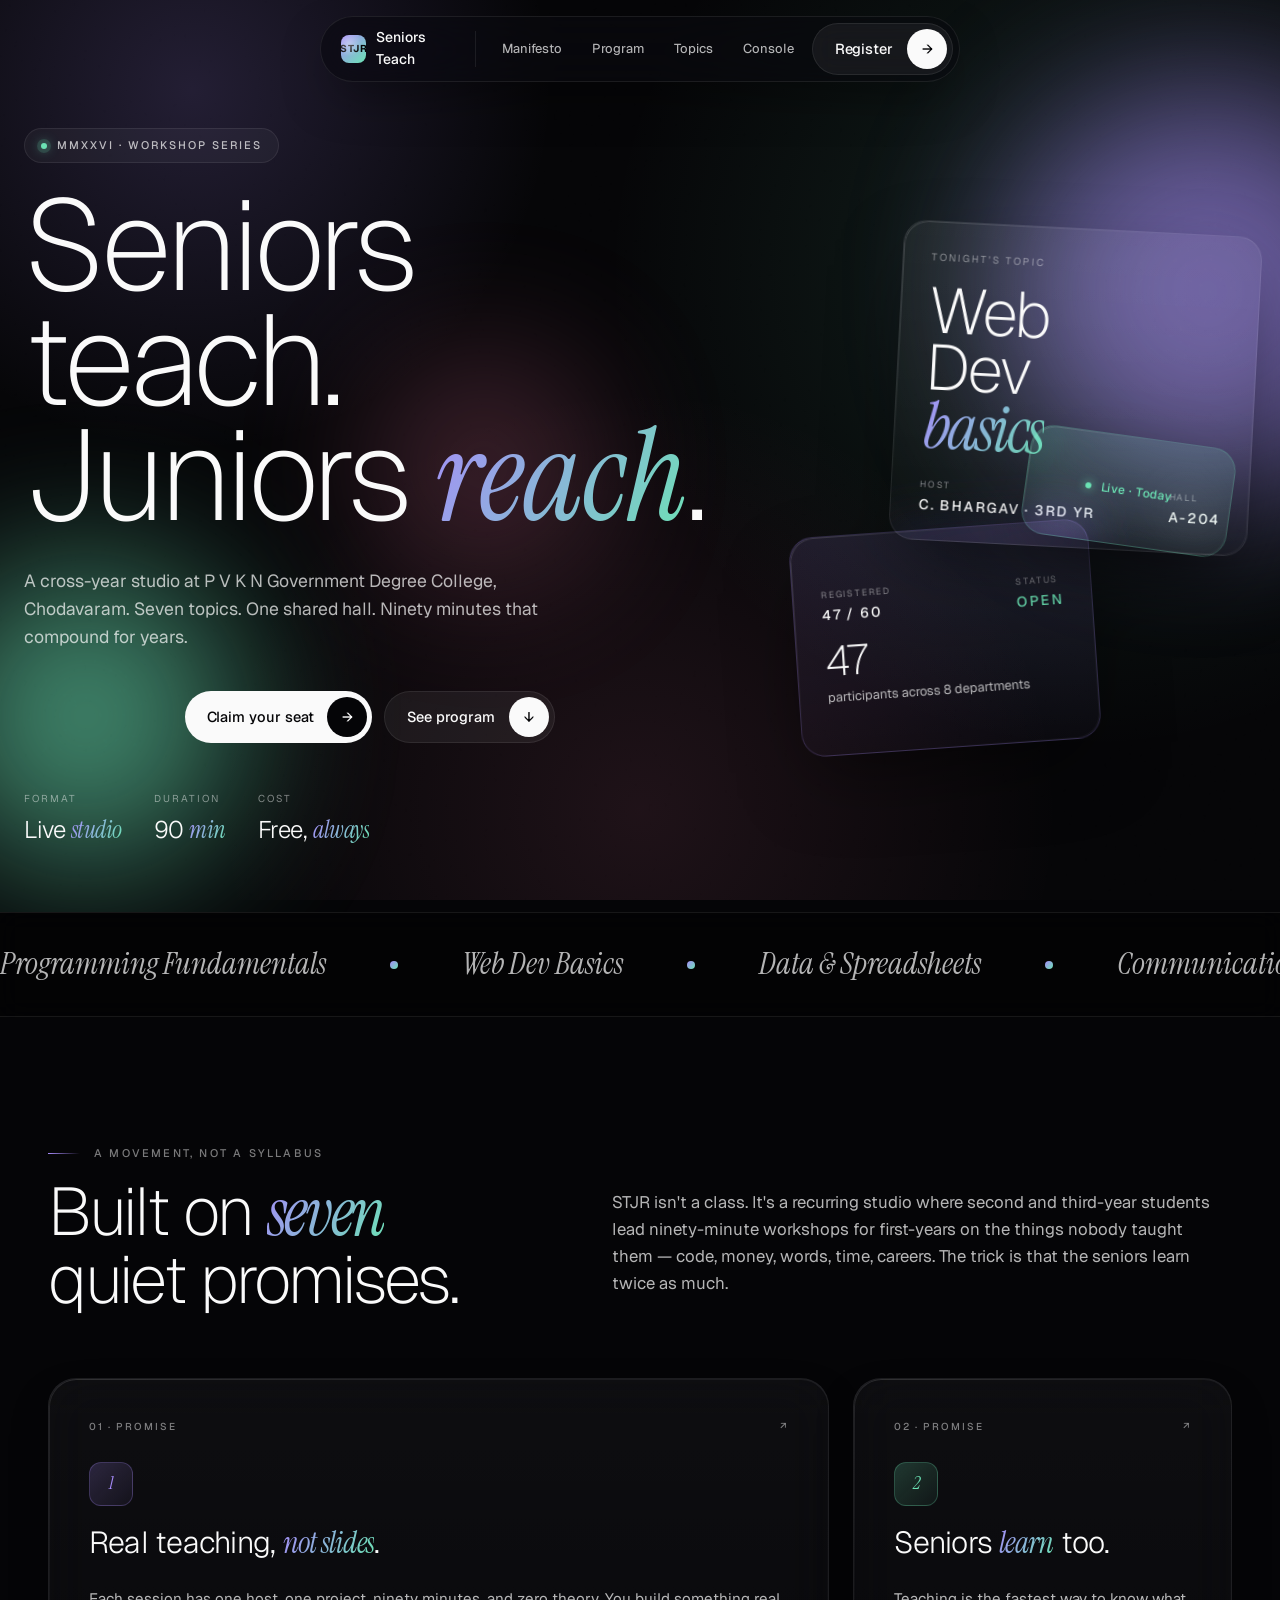
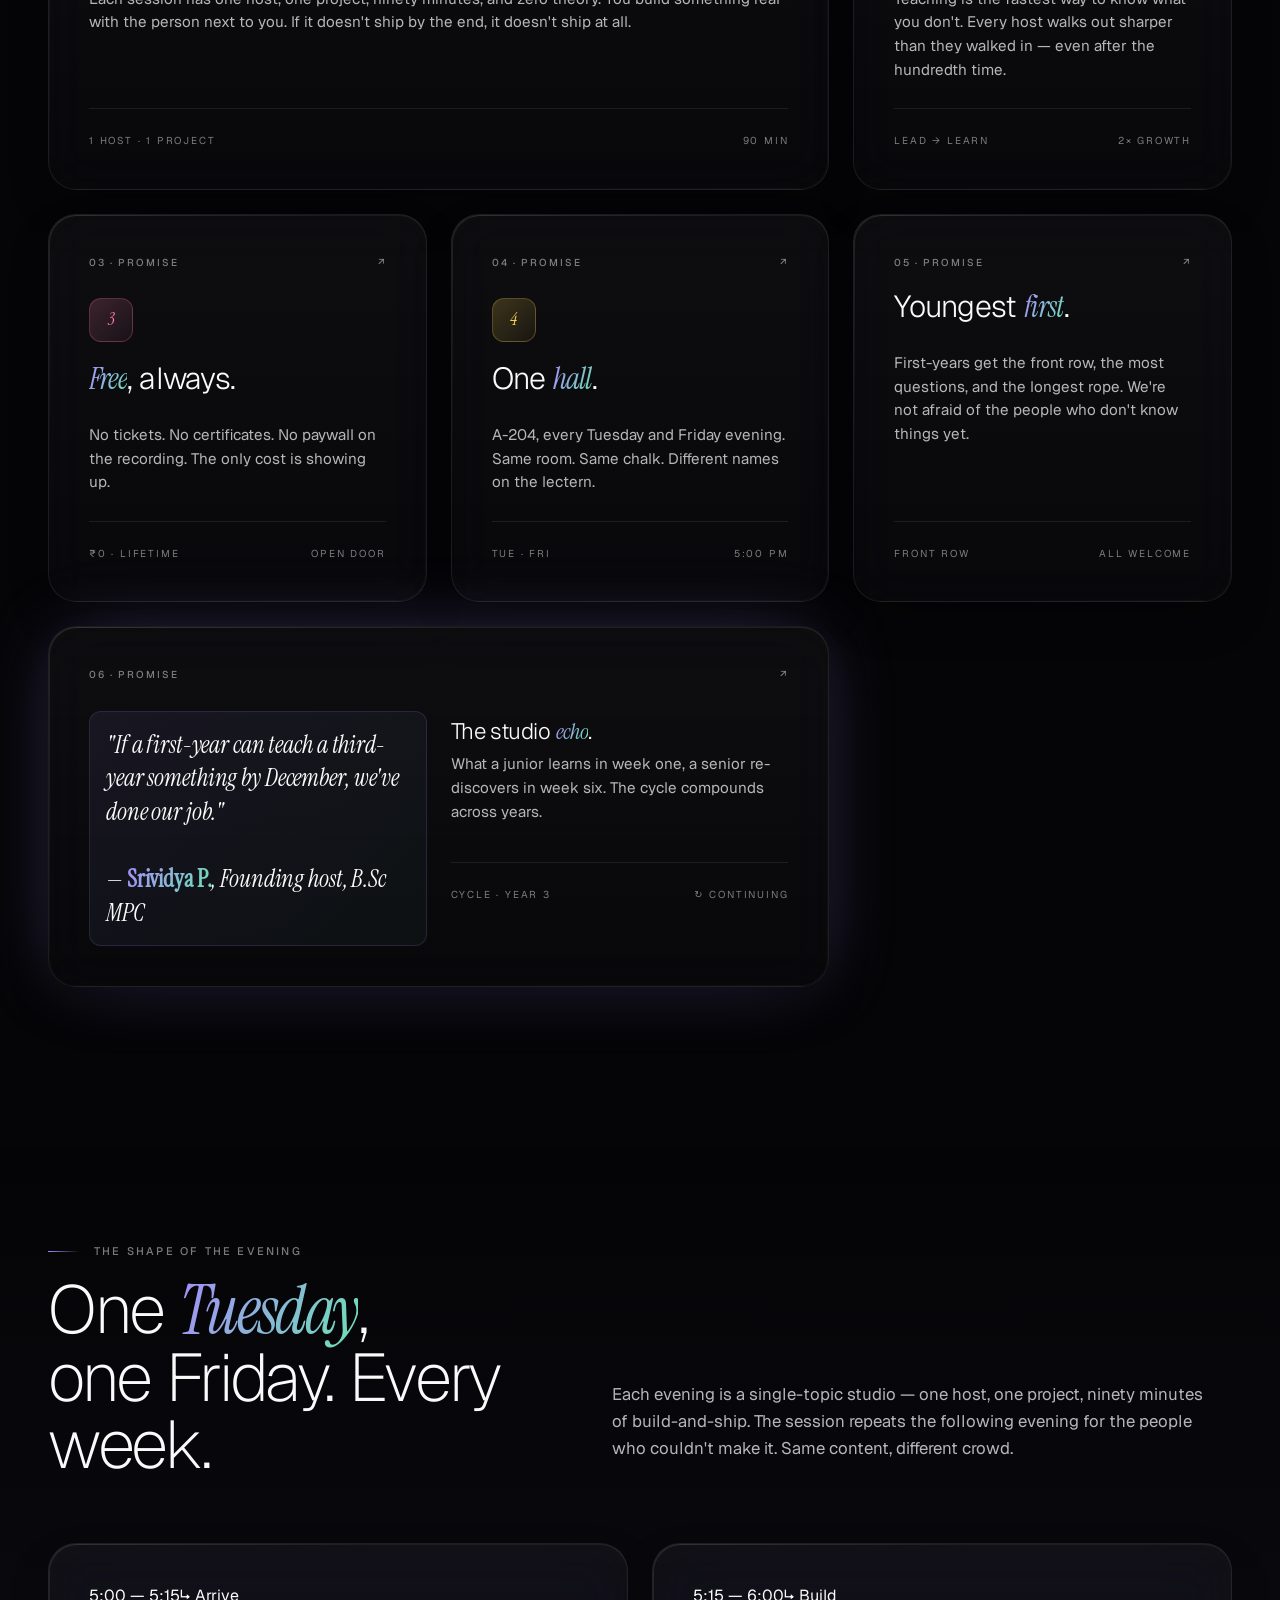
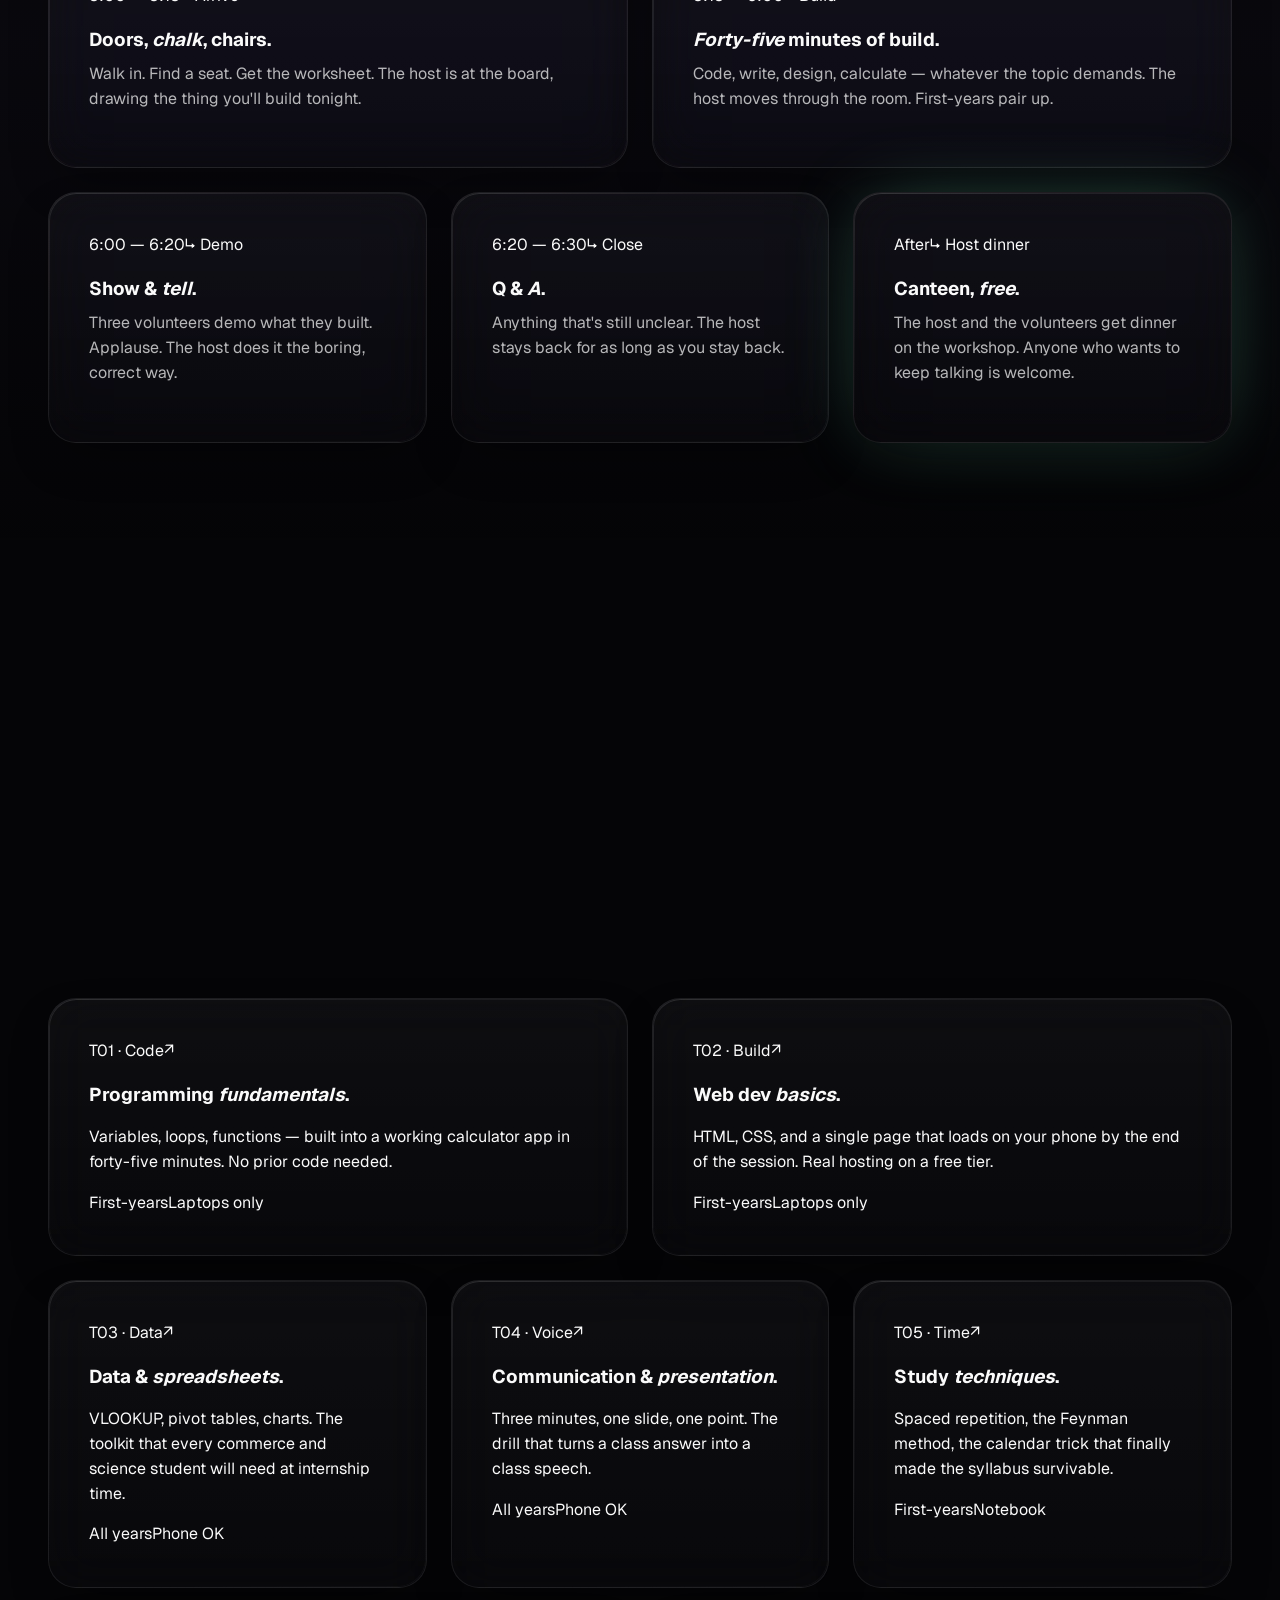
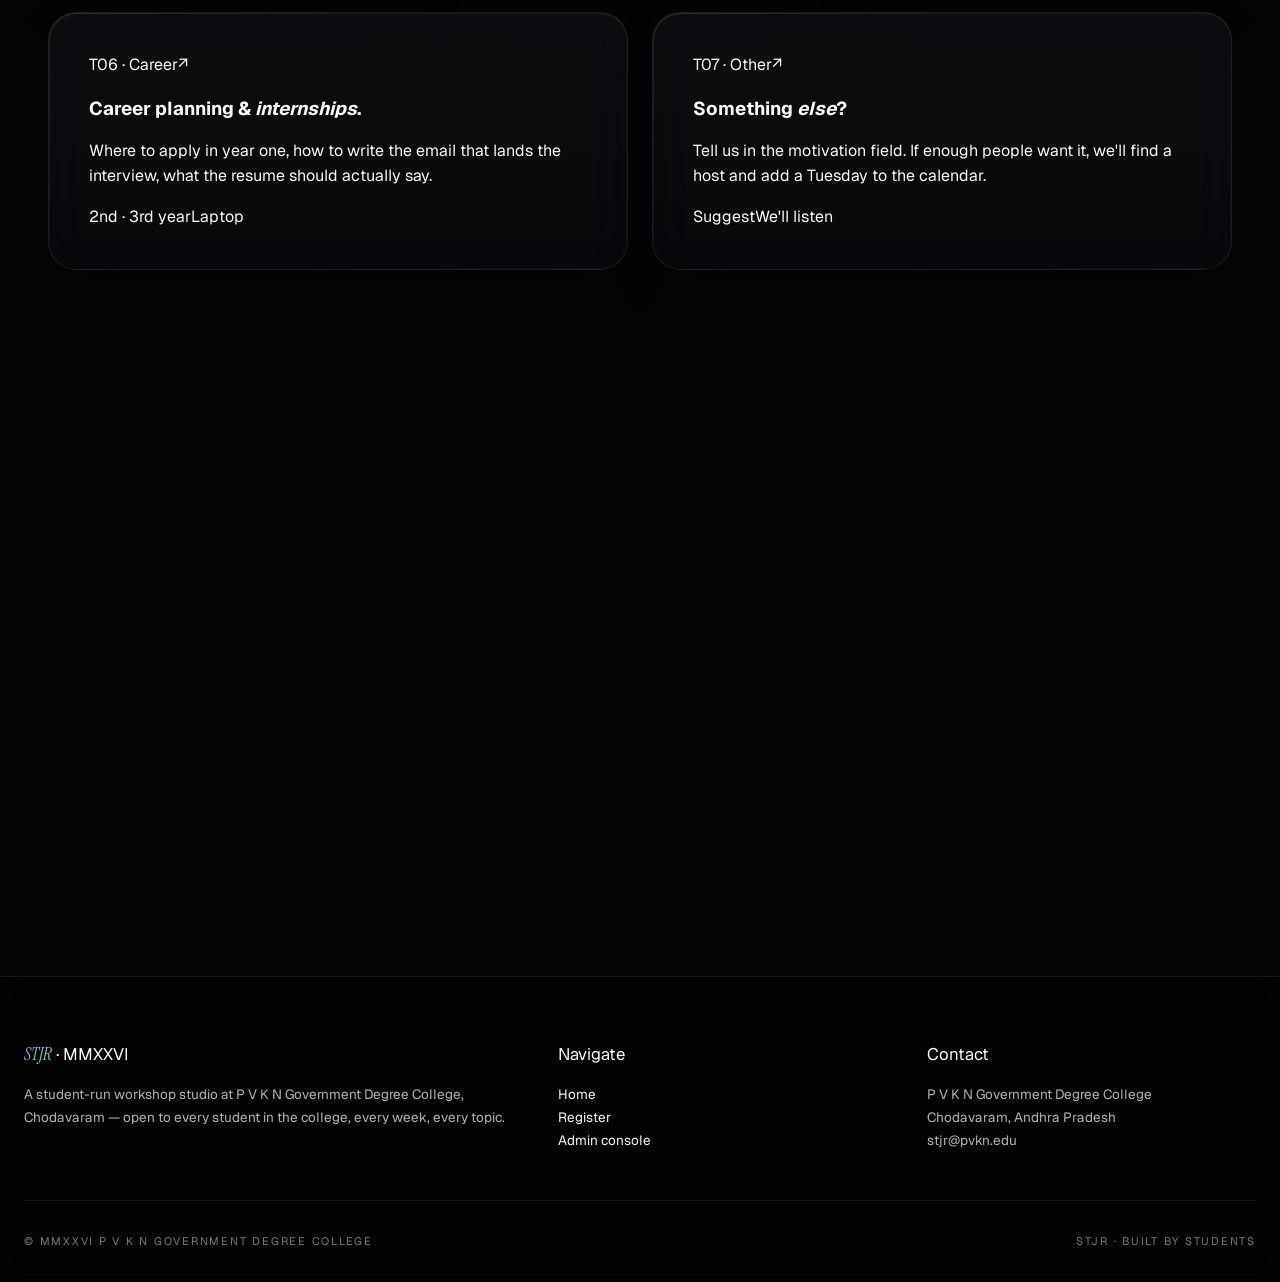
==== index.html @ d43c0ba0 "Add workshop site (HTML, CSS, JS, Firebase config)" ====
<!DOCTYPE html>
<html lang="en">
<head>
  <meta charset="UTF-8" />
  <meta name="viewport" content="width=device-width, initial-scale=1.0" />
  <title>STJR MMXXVI — Seniors Teach, Juniors Reach</title>
  <meta name="description" content="A cross-year workshop by P V K N Government Degree College — register in 60 seconds." />
  <link rel="preconnect" href="https://fonts.googleapis.com" />
  <link rel="preconnect" href="https://fonts.gstatic.com" crossorigin />
  <link rel="stylesheet" href="css/style.css" />
</head>
<body>

  <nav class="nav-floating" id="nav">
    <a href="index.html" class="nav-brand">
      <div class="nav-mark"><span>STJR</span></div>
      <span>Seniors Teach</span>
    </a>
    <div class="nav-links">
      <a class="nav-link" href="#manifesto">Manifesto</a>
      <a class="nav-link" href="#program">Program</a>
      <a class="nav-link" href="#topics">Topics</a>
      <a class="nav-link" href="admin-login.html">Console</a>
    </div>
    <a href="register.html" class="btn-magnetic btn-glass nav-cta-desktop">
      <span>Register</span>
      <span class="icon-pill" aria-hidden="true">→</span>
    </a>
    <button class="hamburger" id="hamburger" aria-label="Open menu">
      <span></span><span></span>
    </button>
  </nav>

  <div class="nav-overlay" id="navOverlay">
    <a href="index.html"><span class="num">01</span> Home</a>
    <a href="#manifesto"><span class="num">02</span> <em>Manifesto</em></a>
    <a href="#program"><span class="num">03</span> <em>Program</em></a>
    <a href="register.html"><span class="num">04</span> Register</a>
    <a href="admin-login.html"><span class="num">05</span> <em>Console</em></a>
    <div class="overlay-foot"><span>STJR · MMXXVI</span></div>
  </div>

  <!-- HERO — Z-Axis Cascade -->
  <header class="hero">
    <span class="orb orb-1"></span>
    <span class="orb orb-2"></span>
    <span class="orb orb-3"></span>

    <div class="hero-inner">
      <div class="hero-copy" data-reveal>
        <span class="eyebrow"><span class="dot"></span> MMXXVI · Workshop Series</span>
        <h1 class="font-display">Seniors teach.<br />Juniors <em>reach</em>.</h1>
        <p class="lede">A cross-year studio at P V K N Government Degree College, Chodavaram. Seven topics. One shared hall. Ninety minutes that compound for years.</p>
        <div class="actions">
          <a href="register.html" class="btn-magnetic">
            <span>Claim your seat</span>
            <span class="icon-pill" aria-hidden="true">→</span>
          </a>
          <a href="#program" class="btn-magnetic btn-glass">
            <span>See program</span>
            <span class="icon-pill" aria-hidden="true">↓</span>
          </a>
        </div>
        <div class="hero-stats">
          <div class="hero-stat">
            <div class="k">Format</div>
            <div class="v">Live <em>studio</em></div>
          </div>
          <div class="hero-stat">
            <div class="k">Duration</div>
            <div class="v">90 <em>min</em></div>
          </div>
          <div class="hero-stat">
            <div class="k">Cost</div>
            <div class="v">Free, <em>always</em></div>
          </div>
        </div>
      </div>

      <div class="hero-visual" data-reveal>
        <div class="cascade">
          <div class="cascade-card c-1">
            <div class="label">Tonight's Topic</div>
            <div class="big">Web<br />Dev<br /><em>basics</em></div>
            <div class="row">
              <div class="stat-inline"><span class="k">Host</span><span class="v">C. Bhargav · 3rd Yr</span></div>
              <div class="stat-inline"><span class="k">Hall</span><span class="v">A-204</span></div>
            </div>
          </div>
          <div class="cascade-card c-2">
            <div class="row">
              <div class="stat-inline"><span class="k">Registered</span><span class="v">47 / 60</span></div>
              <div class="stat-inline"><span class="k">Status</span><span class="v" style="color: var(--emerald);">Open</span></div>
            </div>
            <div class="big" style="font-size: 42px; margin-top: 1rem;">47</div>
            <div class="sub-text">participants across 8 departments</div>
          </div>
          <div class="cascade-card c-3">
            <div class="cascade-pill">Live · Today</div>
          </div>
        </div>
      </div>
    </div>
  </header>

  <!-- TICKER -->
  <div class="ticker">
    <div class="ticker-track">
      <span>Programming Fundamentals</span>
      <span>Web Dev Basics</span>
      <span>Data & Spreadsheets</span>
      <span>Communication</span>
      <span>Study Techniques</span>
      <span>Career Planning</span>
      <span>Programming Fundamentals</span>
      <span>Web Dev Basics</span>
      <span>Data & Spreadsheets</span>
      <span>Communication</span>
      <span>Study Techniques</span>
      <span>Career Planning</span>
    </div>
  </div>

  <!-- MANIFESTO — Z-Stack Bento -->
  <section class="section" id="manifesto">
    <div class="container">
      <div class="section-head" data-reveal>
        <div>
          <div class="kicker">A movement, not a syllabus</div>
          <h2>Built on <em>seven</em><br />quiet promises.</h2>
        </div>
        <p>STJR isn't a class. It's a recurring studio where second and third-year students lead ninety-minute workshops for first-years on the things nobody taught them — code, money, words, time, careers. The trick is that the seniors learn twice as much.</p>
      </div>

      <div class="zstack stagger">
        <article class="glass tilt-1 col-8">
          <div class="glass-core bento-card">
            <div class="meta"><span>01 · Promise</span><span>↗</span></div>
            <div class="icon-chip" style="margin-top: 1rem;">1</div>
            <h3>Real teaching, <em>not slides</em>.</h3>
            <p>Each session has one host, one project, ninety minutes, and zero theory. You build something real with the person next to you. If it doesn't ship by the end, it doesn't ship at all.</p>
            <div class="foot"><span>1 host · 1 project</span><span>90 min</span></div>
          </div>
        </article>

        <article class="glass tilt-2 col-4">
          <div class="glass-core bento-card">
            <div class="meta"><span>02 · Promise</span><span>↗</span></div>
            <div class="icon-chip emerald" style="margin-top: 1rem;">2</div>
            <h3>Seniors <em>learn</em> too.</h3>
            <p>Teaching is the fastest way to know what you don't. Every host walks out sharper than they walked in — even after the hundredth time.</p>
            <div class="foot"><span>Lead → learn</span><span>2× growth</span></div>
          </div>
        </article>

        <article class="glass tilt-3 col-4">
          <div class="glass-core bento-card">
            <div class="meta"><span>03 · Promise</span><span>↗</span></div>
            <div class="icon-chip rose" style="margin-top: 1rem;">3</div>
            <h3><em>Free</em>, always.</h3>
            <p>No tickets. No certificates. No paywall on the recording. The only cost is showing up.</p>
            <div class="foot"><span>₹0 · Lifetime</span><span>Open door</span></div>
          </div>
        </article>

        <article class="glass tilt-4 col-4">
          <div class="glass-core bento-card">
            <div class="meta"><span>04 · Promise</span><span>↗</span></div>
            <div class="icon-chip amber" style="margin-top: 1rem;">4</div>
            <h3>One <em>hall</em>.</h3>
            <p>A-204, every Tuesday and Friday evening. Same room. Same chalk. Different names on the lectern.</p>
            <div class="foot"><span>Tue · Fri</span><span>5:00 PM</span></div>
          </div>
        </article>

        <article class="glass tilt-1 col-4">
          <div class="glass-core bento-card">
            <div class="meta"><span>05 · Promise</span><span>↗</span></div>
            <h3>Youngest <em>first</em>.</h3>
            <p>First-years get the front row, the most questions, and the longest rope. We're not afraid of the people who don't know things yet.</p>
            <div class="foot"><span>Front row</span><span>All welcome</span></div>
          </div>
        </article>

        <article class="glass glow-violet tilt-2 col-8">
          <div class="glass-core bento-card">
            <div class="meta"><span>06 · Promise</span><span>↗</span></div>
            <div style="display: flex; gap: 1.5rem; align-items: flex-start; flex-wrap: wrap; margin-top: 1rem;">
              <div style="flex: 1; min-width: 240px;">
                <div class="callout" style="border-radius: 12px; padding: 1rem;">"If a first-year can teach a third-year something by December, we've done our job."<br /><br />— <em>Srividya P.</em>, Founding host, B.Sc MPC</div>
              </div>
              <div style="flex: 1; min-width: 200px; display: flex; flex-direction: column; justify-content: center;">
                <h3 style="font-size: 1.4rem;">The studio <em>echo</em>.</h3>
                <p style="margin-top: 0.5rem; color: var(--ink-soft); font-size: 0.95rem;">What a junior learns in week one, a senior re-discovers in week six. The cycle compounds across years.</p>
                <div class="foot" style="margin-top: 1.5rem;"><span>Cycle · Year 3</span><span>↻ Continuing</span></div>
              </div>
            </div>
          </div>
        </article>
      </div>
    </div>
  </section>

  <!-- PROGRAM -->
  <section class="section" id="program" style="background: linear-gradient(180deg, transparent 0%, rgba(167, 139, 250, 0.03) 50%, transparent 100%);">
    <div class="container">
      <div class="section-head" data-reveal>
        <div>
          <div class="kicker">The shape of the evening</div>
          <h2>One <em>Tuesday</em>,<br />one Friday. Every week.</h2>
        </div>
        <p>Each evening is a single-topic studio — one host, one project, ninety minutes of build-and-ship. The session repeats the following evening for the people who couldn't make it. Same content, different crowd.</p>
      </div>

      <div class="zstack stagger">
        <article class="glass tilt-2 col-6">
          <div class="glass-core">
            <div class="meta"><span>5:00 — 5:15</span><span>↳ Arrive</span></div>
            <h3 style="margin: 1rem 0 0;">Doors, <em>chalk</em>, chairs.</h3>
            <p style="color: var(--ink-soft); margin-top: 0.5rem;">Walk in. Find a seat. Get the worksheet. The host is at the board, drawing the thing you'll build tonight.</p>
          </div>
        </article>

        <article class="glass tilt-3 col-6">
          <div class="glass-core">
            <div class="meta"><span>5:15 — 6:00</span><span>↳ Build</span></div>
            <h3 style="margin: 1rem 0 0;"><em>Forty-five</em> minutes of build.</h3>
            <p style="color: var(--ink-soft); margin-top: 0.5rem;">Code, write, design, calculate — whatever the topic demands. The host moves through the room. First-years pair up.</p>
          </div>
        </article>

        <article class="glass tilt-1 col-4">
          <div class="glass-core">
            <div class="meta"><span>6:00 — 6:20</span><span>↳ Demo</span></div>
            <h3 style="margin: 1rem 0 0;">Show & <em>tell</em>.</h3>
            <p style="color: var(--ink-soft); margin-top: 0.5rem;">Three volunteers demo what they built. Applause. The host does it the boring, correct way.</p>
          </div>
        </article>

        <article class="glass tilt-4 col-4">
          <div class="glass-core">
            <div class="meta"><span>6:20 — 6:30</span><span>↳ Close</span></div>
            <h3 style="margin: 1rem 0 0;">Q & <em>A</em>.</h3>
            <p style="color: var(--ink-soft); margin-top: 0.5rem;">Anything that's still unclear. The host stays back for as long as you stay back.</p>
          </div>
        </article>

        <article class="glass glow-emerald tilt-2 col-4">
          <div class="glass-core">
            <div class="meta"><span>After</span><span>↳ Host dinner</span></div>
            <h3 style="margin: 1rem 0 0;">Canteen, <em>free</em>.</h3>
            <p style="color: var(--ink-soft); margin-top: 0.5rem;">The host and the volunteers get dinner on the workshop. Anyone who wants to keep talking is welcome.</p>
          </div>
        </article>
      </div>
    </div>
  </section>

  <!-- TOPICS -->
  <section class="section" id="topics">
    <div class="container">
      <div class="section-head" data-reveal>
        <div>
          <div class="kicker">Pick a thing. Show up.</div>
          <h2>The <em>seven</em> topics<br />running this semester.</h2>
        </div>
        <p>You pick your preferred topic during registration. We'll do our best to seat you there — but the studio is open seating, so feel free to drift.</p>
      </div>

      <div class="zstack stagger">
        <article class="glass tilt-1 col-6">
          <div class="glass-core">
            <div class="meta"><span>T01 · Code</span><span>↗</span></div>
            <h3 style="margin: 1rem 0 0;">Programming <em>fundamentals</em>.</h3>
            <p>Variables, loops, functions — built into a working calculator app in forty-five minutes. No prior code needed.</p>
            <div class="foot"><span>First-years</span><span>Laptops only</span></div>
          </div>
        </article>

        <article class="glass tilt-2 col-6">
          <div class="glass-core">
            <div class="meta"><span>T02 · Build</span><span>↗</span></div>
            <h3 style="margin: 1rem 0 0;">Web dev <em>basics</em>.</h3>
            <p>HTML, CSS, and a single page that loads on your phone by the end of the session. Real hosting on a free tier.</p>
            <div class="foot"><span>First-years</span><span>Laptops only</span></div>
          </div>
        </article>

        <article class="glass tilt-3 col-4">
          <div class="glass-core">
            <div class="meta"><span>T03 · Data</span><span>↗</span></div>
            <h3 style="margin: 1rem 0 0;">Data & <em>spreadsheets</em>.</h3>
            <p>VLOOKUP, pivot tables, charts. The toolkit that every commerce and science student will need at internship time.</p>
            <div class="foot"><span>All years</span><span>Phone OK</span></div>
          </div>
        </article>

        <article class="glass tilt-4 col-4">
          <div class="glass-core">
            <div class="meta"><span>T04 · Voice</span><span>↗</span></div>
            <h3 style="margin: 1rem 0 0;">Communication & <em>presentation</em>.</h3>
            <p>Three minutes, one slide, one point. The drill that turns a class answer into a class speech.</p>
            <div class="foot"><span>All years</span><span>Phone OK</span></div>
          </div>
        </article>

        <article class="glass tilt-1 col-4">
          <div class="glass-core">
            <div class="meta"><span>T05 · Time</span><span>↗</span></div>
            <h3 style="margin: 1rem 0 0;">Study <em>techniques</em>.</h3>
            <p>Spaced repetition, the Feynman method, the calendar trick that finally made the syllabus survivable.</p>
            <div class="foot"><span>First-years</span><span>Notebook</span></div>
          </div>
        </article>

        <article class="glass tilt-2 col-6">
          <div class="glass-core">
            <div class="meta"><span>T06 · Career</span><span>↗</span></div>
            <h3 style="margin: 1rem 0 0;">Career planning & <em>internships</em>.</h3>
            <p>Where to apply in year one, how to write the email that lands the interview, what the resume should actually say.</p>
            <div class="foot"><span>2nd · 3rd year</span><span>Laptop</span></div>
          </div>
        </article>

        <article class="glass tilt-3 col-6">
          <div class="glass-core">
            <div class="meta"><span>T07 · Other</span><span>↗</span></div>
            <h3 style="margin: 1rem 0 0;">Something <em>else</em>?</h3>
            <p>Tell us in the motivation field. If enough people want it, we'll find a host and add a Tuesday to the calendar.</p>
            <div class="foot"><span>Suggest</span><span>We'll listen</span></div>
          </div>
        </article>
      </div>
    </div>
  </section>

  <!-- CTA -->
  <section class="section">
    <div class="container">
      <div class="glass glow-violet" style="padding: 0;" data-reveal>
        <div class="glass-core" style="display: flex; align-items: center; justify-content: space-between; flex-wrap: wrap; gap: 2rem; padding: 3rem;">
          <div style="max-width: 32rem;">
            <div class="eyebrow" style="margin-bottom: 1rem;"><span class="dot"></span> Open registration</div>
            <h2 class="font-display" style="font-size: clamp(2rem, 4vw, 3rem); margin: 0;">Sixty seconds, <em>one form</em>, done.</h2>
            <p style="color: var(--ink-soft); margin-top: 1rem;">No login. No email confirmation. A registration ID and a slot in the hall. That's the whole thing.</p>
          </div>
          <a href="register.html" class="btn-magnetic btn-violet">
            <span>Begin registration</span>
            <span class="icon-pill" aria-hidden="true">→</span>
          </a>
        </div>
      </div>
    </div>
  </section>

  <footer class="footer">
    <div class="footer-grid">
      <div>
        <h4><em>STJR</em> · MMXXVI</h4>
        <p>A student-run workshop studio at P V K N Government Degree College, Chodavaram — open to every student in the college, every week, every topic.</p>
      </div>
      <div>
        <h4>Navigate</h4>
        <ul>
          <li><a href="index.html">Home</a></li>
          <li><a href="register.html">Register</a></li>
          <li><a href="admin-login.html">Admin console</a></li>
        </ul>
      </div>
      <div>
        <h4>Contact</h4>
        <ul>
          <li>P V K N Government Degree College</li>
          <li>Chodavaram, Andhra Pradesh</li>
          <li>stjr@pvkn.edu</li>
        </ul>
      </div>
    </div>
    <div class="footer-bottom">
      <span>© MMXXVI P V K N Government Degree College</span>
      <span>STJR · Built by students</span>
    </div>
  </footer>

  <script>
    // Nav scroll
    const nav = document.getElementById("nav");
    if (nav) {
      window.addEventListener("scroll", () => {
        nav.classList.toggle("is-scrolled", window.scrollY > 20);
      }, { passive: true });
    }

    // Hamburger
    const ham = document.getElementById("hamburger");
    const overlay = document.getElementById("navOverlay");
    if (ham && overlay) {
      ham.addEventListener("click", () => {
        ham.classList.toggle("active");
        overlay.classList.toggle("open");
        document.body.style.overflow = overlay.classList.contains("open") ? "hidden" : "";
      });
      overlay.querySelectorAll("a").forEach(a => a.addEventListener("click", () => {
        ham.classList.remove("active");
        overlay.classList.remove("open");
        document.body.style.overflow = "";
      }));
    }

    // Reveal observer — only transform + opacity (GPU-safe)
    const io = new IntersectionObserver((entries) => {
      entries.forEach(e => {
        if (e.isIntersecting) {
          e.target.classList.add("is-visible");
          io.unobserve(e.target);
        }
      });
    }, { threshold: 0.12, rootMargin: "0px 0px -40px 0px" });

    document.querySelectorAll("[data-reveal], .stagger").forEach(el => io.observe(el));
  </script>

</body>
</html>
---- css/style.css ----
/* =====================================================================
   Seniors Teach, Juniors Reach — Ethereal Glass Design System
   P V K N Government Degree College, Andhra Pradesh
   Aesthetic: Deepest OLED · Glowing Orbs · Vantablack Cards · Wide Grotesk
   ===================================================================== */

@import url('https://fonts.googleapis.com/css2?family=Geist:wght@100..900&family=Instrument+Serif:ital@0;1&family=JetBrains+Mono:wght@400..700&display=swap');

/* -----------------------------------------------
   DESIGN TOKENS
   ----------------------------------------------- */
:root {
  --void:         #050507;
  --void-2:       #0A0A0E;
  --void-3:       #0F0F14;
  --ink:          #FAFAFA;
  --ink-soft:     rgba(250, 250, 250, 0.72);
  --ink-mute:     rgba(250, 250, 250, 0.48);
  --ink-faint:    rgba(250, 250, 250, 0.24);
  --hairline:     rgba(255, 255, 255, 0.08);
  --hairline-2:   rgba(255, 255, 255, 0.14);
  --card:         rgba(15, 15, 20, 0.55);
  --card-2:       rgba(20, 20, 28, 0.65);
  --emerald:      #6BE3B4;
  --emerald-deep: #2BBA85;
  --violet:       #A78BFA;
  --violet-deep:  #7C5CF5;
  --rose:         #FB7DA8;
  --amber:        #FCD34D;
  --danger:       #FB7185;
  --ease-out:     cubic-bezier(0.22, 1, 0.36, 1);
  --ease-in-out:  cubic-bezier(0.65, 0, 0.35, 1);
  --ease-spring:  cubic-bezier(0.34, 1.56, 0.64, 1);
  --ambient-1:    0 30px 80px -20px rgba(0, 0, 0, 0.6);
  --ambient-2:    0 20px 50px -15px rgba(0, 0, 0, 0.45);
  --ambient-glow: 0 0 60px -10px rgba(167, 139, 250, 0.35);
}

* { box-sizing: border-box; }
html { scroll-behavior: smooth; -webkit-text-size-adjust: 100%; }
body {
  margin: 0;
  font-family: 'Geist', system-ui, sans-serif;
  background: var(--void);
  color: var(--ink);
  -webkit-font-smoothing: antialiased;
  -moz-osx-font-smoothing: grayscale;
  font-size: 16px;
  line-height: 1.55;
  overflow-x: hidden;
  position: relative;
  min-height: 100dvh;
  display: flex;
  flex-direction: column;
  font-feature-settings: 'cv11', 'ss01', 'ss03';
}

/* Global ambient — fixed glowing orbs */
body::before {
  content: "";
  position: fixed;
  inset: 0;
  z-index: -1;
  background:
    radial-gradient(ellipse 600px 600px at 15% 10%, rgba(167, 139, 250, 0.18), transparent 60%),
    radial-gradient(ellipse 800px 800px at 85% 30%, rgba(107, 227, 180, 0.12), transparent 60%),
    radial-gradient(ellipse 700px 700px at 50% 90%, rgba(251, 125, 168, 0.10), transparent 60%),
    var(--void);
  pointer-events: none;
}

/* Subtle scanline/noise via SVG */
body::after {
  content: "";
  position: fixed;
  inset: 0;
  z-index: 1;
  pointer-events: none;
  opacity: 0.025;
  background-image: url("data:image/svg+xml;utf8,<svg viewBox='0 0 200 200' xmlns='http://www.w3.org/2000/svg'><filter id='n'><feTurbulence type='fractalNoise' baseFrequency='0.9' numOctaves='2'/><feColorMatrix values='0 0 0 0 1 0 0 0 0 1 0 0 0 0 1 0 0 0 0.7 0'/></filter><rect width='100%25' height='100%25' filter='url(%23n)'/></svg>");
  mix-blend-mode: overlay;
}

::selection { background: var(--violet); color: var(--void); }

::-webkit-scrollbar { width: 8px; height: 8px; }
::-webkit-scrollbar-track { background: var(--void); }
::-webkit-scrollbar-thumb { background: var(--ink-faint); border-radius: 4px; }
::-webkit-scrollbar-thumb:hover { background: var(--ink-mute); }

/* -----------------------------------------------
   TYPOGRAPHY
   ----------------------------------------------- */
.font-display {
  font-family: 'Geist', sans-serif;
  font-weight: 200;
  letter-spacing: -0.04em;
  line-height: 0.95;
}
.font-display em {
  font-family: 'Instrument Serif', serif;
  font-style: italic;
  font-weight: 400;
  letter-spacing: -0.01em;
  background: linear-gradient(120deg, var(--violet), var(--emerald));
  -webkit-background-clip: text;
  background-clip: text;
  color: transparent;
}
.font-mono { font-family: 'JetBrains Mono', ui-monospace, monospace; font-feature-settings: 'zero', 'ss01'; }

.eyebrow {
  display: inline-flex;
  align-items: center;
  gap: 10px;
  padding: 8px 16px;
  border-radius: 999px;
  background: rgba(255, 255, 255, 0.04);
  border: 1px solid var(--hairline);
  font-size: 11px;
  text-transform: uppercase;
  letter-spacing: 0.18em;
  font-weight: 500;
  color: var(--ink-soft);
  backdrop-filter: blur(12px);
  -webkit-backdrop-filter: blur(12px);
}
.eyebrow .dot {
  width: 6px;
  height: 6px;
  border-radius: 999px;
  background: var(--emerald);
  box-shadow: 0 0 12px var(--emerald), 0 0 0 4px rgba(107, 227, 180, 0.15);
  animation: pulse-dot 2.4s var(--ease-in-out) infinite;
}
@keyframes pulse-dot {
  0%, 100% { opacity: 1; transform: scale(1); }
  50%      { opacity: 0.5; transform: scale(0.85); }
}

/* -----------------------------------------------
   GLASS PRIMITIVE (Double-Bezel for glass)
   ----------------------------------------------- */
.glass {
  position: relative;
  background: linear-gradient(180deg, rgba(255, 255, 255, 0.04) 0%, rgba(255, 255, 255, 0.015) 100%);
  border: 1px solid var(--hairline);
  border-radius: 28px;
  backdrop-filter: blur(24px) saturate(180%);
  -webkit-backdrop-filter: blur(24px) saturate(180%);
  box-shadow: var(--ambient-2), inset 0 1px 0 rgba(255, 255, 255, 0.06);
  transition: transform 0.6s var(--ease-out), border-color 0.4s var(--ease-out), background 0.4s var(--ease-out);
}
.glass:hover {
  border-color: var(--hairline-2);
  background: linear-gradient(180deg, rgba(255, 255, 255, 0.06) 0%, rgba(255, 255, 255, 0.02) 100%);
}
.glass::before {
  content: "";
  position: absolute;
  inset: 0;
  border-radius: inherit;
  padding: 1px;
  background: linear-gradient(135deg, rgba(255, 255, 255, 0.10), transparent 40%, transparent 60%, rgba(255, 255, 255, 0.04));
  -webkit-mask: linear-gradient(#000 0 0) content-box, linear-gradient(#000 0 0);
  mask: linear-gradient(#000 0 0) content-box, linear-gradient(#000 0 0);
  -webkit-mask-composite: xor;
  mask-composite: exclude;
  pointer-events: none;
}
.glass.glow-violet { box-shadow: var(--ambient-2), 0 0 80px -20px rgba(167, 139, 250, 0.4), inset 0 1px 0 rgba(255, 255, 255, 0.08); }
.glass.glow-emerald { box-shadow: var(--ambient-2), 0 0 80px -20px rgba(107, 227, 180, 0.4), inset 0 1px 0 rgba(255, 255, 255, 0.08); }

.glass-core {
  padding: 2rem;
  position: relative;
  z-index: 1;
}
@media (min-width: 768px) {
  .glass-core { padding: 2.5rem; }
}

/* -----------------------------------------------
   MAGNETIC PILL BUTTON
   ----------------------------------------------- */
.btn-magnetic {
  display: inline-flex;
  align-items: center;
  gap: 0;
  padding: 5px 5px 5px 22px;
  background: var(--ink);
  color: var(--void);
  border-radius: 999px;
  font-weight: 500;
  font-size: 14.5px;
  cursor: pointer;
  border: none;
  transition: transform 0.5s var(--ease-out), background 0.4s var(--ease-out);
  text-decoration: none;
  font-family: inherit;
  white-space: nowrap;
  line-height: 1;
  letter-spacing: -0.005em;
}
.btn-magnetic > span:first-child { padding: 12px 0; }
.btn-magnetic:hover { background: var(--ink-soft); }
.btn-magnetic:active { transform: scale(0.97); }
.btn-magnetic .icon-pill {
  width: 40px;
  height: 40px;
  border-radius: 999px;
  background: var(--void);
  color: var(--ink);
  display: inline-flex;
  align-items: center;
  justify-content: center;
  margin-left: 14px;
  transition: transform 0.5s var(--ease-out), background 0.4s var(--ease-out);
  font-size: 14px;
}
.btn-magnetic:hover .icon-pill {
  transform: translate(3px, -3px) rotate(-12deg) scale(1.08);
  background: var(--violet);
  color: var(--ink);
}

.btn-magnetic.btn-glass {
  background: rgba(255, 255, 255, 0.06);
  color: var(--ink);
  border: 1px solid var(--hairline);
  backdrop-filter: blur(12px);
  -webkit-backdrop-filter: blur(12px);
}
.btn-magnetic.btn-glass:hover { background: rgba(255, 255, 255, 0.10); }
.btn-magnetic.btn-glass .icon-pill { background: var(--ink); color: var(--void); }

.btn-magnetic.btn-violet {
  background: var(--violet);
  color: var(--void);
}
.btn-magnetic.btn-violet:hover { background: var(--ink); color: var(--ink); }
.btn-magnetic.btn-violet .icon-pill { background: var(--void); color: var(--violet); }
.btn-magnetic.btn-violet:hover .icon-pill { background: var(--violet); color: var(--void); }

.btn-magnetic.btn-emerald {
  background: var(--emerald);
  color: var(--void);
}
.btn-magnetic.btn-emerald:hover { background: var(--ink); color: var(--ink); }
.btn-magnetic.btn-emerald .icon-pill { background: var(--void); color: var(--emerald); }
.btn-magnetic.btn-emerald:hover .icon-pill { background: var(--emerald); color: var(--void); }

/* -----------------------------------------------
   FLOATING PILL NAV
   ----------------------------------------------- */
.nav-floating {
  position: fixed;
  top: 1rem;
  left: 50%;
  transform: translateX(-50%);
  z-index: 60;
  display: flex;
  align-items: center;
  gap: 4px;
  padding: 6px 6px 6px 20px;
  background: rgba(10, 10, 14, 0.65);
  backdrop-filter: blur(24px) saturate(180%);
  -webkit-backdrop-filter: blur(24px) saturate(180%);
  border: 1px solid var(--hairline);
  border-radius: 999px;
  box-shadow: 0 20px 50px -15px rgba(0, 0, 0, 0.5);
  transition: transform 0.5s var(--ease-out), background 0.5s var(--ease-out);
}
.nav-floating.is-scrolled {
  background: rgba(10, 10, 14, 0.85);
  transform: translateX(-50%) translateY(-2px);
}
.nav-brand {
  display: flex;
  align-items: center;
  gap: 10px;
  text-decoration: none;
  color: var(--ink);
  font-weight: 500;
  font-size: 14px;
  letter-spacing: -0.01em;
}
.nav-mark {
  width: 28px;
  height: 28px;
  border-radius: 8px;
  background: linear-gradient(135deg, var(--violet), var(--emerald));
  display: flex;
  align-items: center;
  justify-content: center;
  font-family: 'Geist', sans-serif;
  font-size: 10px;
  font-weight: 700;
  letter-spacing: 0.05em;
  color: var(--void);
  position: relative;
  overflow: hidden;
}
.nav-mark::after {
  content: "";
  position: absolute;
  inset: 0;
  background: radial-gradient(circle at 30% 30%, rgba(255, 255, 255, 0.4), transparent 50%);
}

.nav-links {
  display: flex;
  align-items: center;
  gap: 2px;
  margin-left: 12px;
  padding-left: 12px;
  border-left: 1px solid var(--hairline);
}
.nav-link {
  padding: 8px 14px;
  font-size: 13px;
  font-weight: 450;
  color: var(--ink-soft);
  text-decoration: none;
  border-radius: 999px;
  transition: color 0.3s var(--ease-out), background 0.3s var(--ease-out);
}
.nav-link:hover { color: var(--ink); background: rgba(255, 255, 255, 0.05); }
.nav-link.active { color: var(--ink); background: rgba(255, 255, 255, 0.08); }

.hamburger {
  display: none;
  width: 38px;
  height: 38px;
  position: relative;
  background: var(--ink);
  border: none;
  cursor: pointer;
  color: var(--void);
  border-radius: 999px;
  margin-left: 4px;
}
.hamburger span {
  position: absolute;
  left: 11px;
  right: 11px;
  height: 1.5px;
  background: currentColor;
  border-radius: 2px;
  transition: transform 0.5s var(--ease-out), top 0.5s var(--ease-out);
}
.hamburger span:nth-child(1) { top: 14px; }
.hamburger span:nth-child(2) { top: 22px; }
.hamburger.active span:nth-child(1) { top: 18px; transform: rotate(45deg); }
.hamburger.active span:nth-child(2) { top: 18px; transform: rotate(-45deg); }

@media (max-width: 860px) {
  .nav-links { display: none; }
  .hamburger { display: inline-flex; align-items: center; justify-content: center; }
  .nav-floating .nav-cta-desktop { display: none; }
}

/* Mobile overlay */
.nav-overlay {
  position: fixed;
  inset: 0;
  z-index: 55;
  background: rgba(5, 5, 7, 0.88);
  backdrop-filter: blur(40px) saturate(200%);
  -webkit-backdrop-filter: blur(40px) saturate(200%);
  display: flex;
  flex-direction: column;
  align-items: center;
  justify-content: center;
  gap: 1rem;
  opacity: 0;
  pointer-events: none;
  transition: opacity 0.5s var(--ease-out);
}
.nav-overlay.open { opacity: 1; pointer-events: auto; }
.nav-overlay a {
  font-weight: 200;
  font-size: clamp(2.4rem, 8vw, 4.5rem);
  color: var(--ink);
  text-decoration: none;
  opacity: 0;
  transform: translateY(40px);
  transition: opacity 0.6s var(--ease-out), transform 0.6s var(--ease-out);
  letter-spacing: -0.04em;
  display: flex;
  align-items: center;
  gap: 1rem;
}
.nav-overlay.open a { opacity: 1; transform: translateY(0); }
.nav-overlay.open a:nth-child(1) { transition-delay: 100ms; }
.nav-overlay.open a:nth-child(2) { transition-delay: 150ms; }
.nav-overlay.open a:nth-child(3) { transition-delay: 200ms; }
.nav-overlay.open a:nth-child(4) { transition-delay: 250ms; }
.nav-overlay.open a:nth-child(5) { transition-delay: 300ms; }
.nav-overlay a .num {
  font-family: 'JetBrains Mono', monospace;
  font-size: 12px;
  color: var(--ink-mute);
  letter-spacing: 0.1em;
  width: 30px;
}
.nav-overlay a em {
  font-family: 'Instrument Serif', serif;
  font-style: italic;
  font-weight: 400;
  background: linear-gradient(120deg, var(--violet), var(--emerald));
  -webkit-background-clip: text;
  background-clip: text;
  color: transparent;
}
.nav-overlay a:hover em { background: linear-gradient(120deg, var(--emerald), var(--rose)); -webkit-background-clip: text; background-clip: text; }
.nav-overlay .overlay-foot {
  position: absolute;
  bottom: 2.5rem;
  font-size: 10px;
  letter-spacing: 0.2em;
  text-transform: uppercase;
  color: var(--ink-mute);
  opacity: 0;
  transition: opacity 0.5s var(--ease-out) 400ms;
  display: flex;
  align-items: center;
  gap: 8px;
}
.nav-overlay .overlay-foot::before, .nav-overlay .overlay-foot::after {
  content: "";
  width: 24px;
  height: 1px;
  background: var(--ink-faint);
}
.nav-overlay.open .overlay-foot { opacity: 1; }

/* -----------------------------------------------
   HERO — Z-Axis Cascade
   ----------------------------------------------- */
.hero {
  min-height: 100dvh;
  padding: 8rem 1.5rem 4rem;
  display: flex;
  align-items: center;
  position: relative;
  overflow: hidden;
}

/* Floating decorative orbs in hero */
.hero .orb {
  position: absolute;
  border-radius: 50%;
  filter: blur(80px);
  pointer-events: none;
  opacity: 0.6;
  animation: float 12s var(--ease-in-out) infinite;
}
.hero .orb-1 { width: 400px; height: 400px; background: var(--violet); top: 10%; right: -10%; }
.hero .orb-2 { width: 300px; height: 300px; background: var(--emerald); bottom: 5%; left: -5%; animation-delay: -4s; }
.hero .orb-3 { width: 200px; height: 200px; background: var(--rose); top: 40%; left: 30%; opacity: 0.3; animation-delay: -8s; }
@keyframes float {
  0%, 100% { transform: translate(0, 0) scale(1); }
  33%      { transform: translate(30px, -20px) scale(1.1); }
  66%      { transform: translate(-20px, 30px) scale(0.95); }
}

.hero-inner {
  width: 100%;
  max-width: 1320px;
  margin: 0 auto;
  display: grid;
  grid-template-columns: 1fr;
  gap: 4rem;
  align-items: center;
  position: relative;
  z-index: 2;
}
@media (min-width: 1024px) {
  .hero-inner { grid-template-columns: 1.2fr 0.8fr; gap: 5rem; }
}

.hero h1 {
  font-size: clamp(3rem, 10vw, 8.5rem);
  line-height: 0.9;
  margin: 1.5rem 0 0;
  color: var(--ink);
}
.hero h1 .accent { font-style: normal; }
.hero .lede {
  margin-top: 2rem;
  max-width: 36rem;
  font-size: 1.1rem;
  line-height: 1.6;
  color: var(--ink-soft);
}
.hero .actions { display: flex; flex-wrap: wrap; gap: 12px; margin-top: 2.5rem; }

/* Hero badge row */
.hero-stats {
  display: flex;
  gap: 2rem;
  margin-top: 3rem;
  flex-wrap: wrap;
}
.hero-stat {
  display: flex;
  flex-direction: column;
  gap: 4px;
}
.hero-stat .k {
  font-size: 10px;
  letter-spacing: 0.2em;
  text-transform: uppercase;
  color: var(--ink-mute);
}
.hero-stat .v {
  font-family: 'Geist', sans-serif;
  font-size: 24px;
  font-weight: 300;
  letter-spacing: -0.02em;
  color: var(--ink);
}
.hero-stat .v em {
  font-family: 'Instrument Serif', serif;
  font-style: italic;
  font-weight: 400;
  background: linear-gradient(120deg, var(--violet), var(--emerald));
  -webkit-background-clip: text;
  background-clip: text;
  color: transparent;
}

/* Hero visual — stacked, rotated glass cards (Z-Axis Cascade) */
.cascade {
  position: relative;
  height: 520px;
  perspective: 1200px;
}
.cascade-card {
  position: absolute;
  border-radius: 24px;
  backdrop-filter: blur(24px) saturate(180%);
  -webkit-backdrop-filter: blur(24px) saturate(180%);
  background: linear-gradient(180deg, rgba(255, 255, 255, 0.06) 0%, rgba(255, 255, 255, 0.015) 100%);
  border: 1px solid var(--hairline);
  box-shadow: var(--ambient-1);
  padding: 1.75rem;
  transition: transform 0.7s var(--ease-out);
}
.cascade-card::before {
  content: "";
  position: absolute;
  inset: 0;
  border-radius: inherit;
  padding: 1px;
  background: linear-gradient(135deg, rgba(255, 255, 255, 0.15), transparent 40%, transparent 60%, rgba(255, 255, 255, 0.05));
  -webkit-mask: linear-gradient(#000 0 0) content-box, linear-gradient(#000 0 0);
  mask: linear-gradient(#000 0 0) content-box, linear-gradient(#000 0 0);
  -webkit-mask-composite: xor;
  mask-composite: exclude;
  pointer-events: none;
}

.cascade-card.c-1 {
  top: 0;
  right: 0;
  width: 78%;
  height: 320px;
  transform: rotate(3deg);
  z-index: 3;
}
.cascade-card.c-2 {
  bottom: 0;
  left: 0;
  width: 65%;
  height: 220px;
  transform: rotate(-4deg);
  z-index: 2;
  background: linear-gradient(180deg, rgba(167, 139, 250, 0.12) 0%, rgba(167, 139, 250, 0.03) 100%);
  border-color: rgba(167, 139, 250, 0.20);
}
.cascade-card.c-3 {
  top: 40%;
  right: 5%;
  width: 45%;
  height: 110px;
  transform: rotate(8deg);
  z-index: 4;
  background: linear-gradient(180deg, rgba(107, 227, 180, 0.14) 0%, rgba(107, 227, 180, 0.03) 100%);
  border-color: rgba(107, 227, 180, 0.20);
  display: flex;
  align-items: center;
  justify-content: center;
  padding: 1rem 1.5rem;
}

.cascade-card .label {
  font-size: 10px;
  letter-spacing: 0.2em;
  text-transform: uppercase;
  color: var(--ink-mute);
  margin-bottom: 1rem;
}
.cascade-card .big {
  font-size: 64px;
  font-weight: 200;
  letter-spacing: -0.04em;
  line-height: 0.9;
  color: var(--ink);
  font-variation-settings: "opsz" 144;
}
.cascade-card .big em {
  font-family: 'Instrument Serif', serif;
  font-style: italic;
  font-weight: 400;
  background: linear-gradient(120deg, var(--violet), var(--emerald));
  -webkit-background-clip: text;
  background-clip: text;
  color: transparent;
}
.cascade-card .sub-text {
  font-size: 13px;
  color: var(--ink-soft);
  margin-top: 0.5rem;
}
.cascade-card .row {
  display: flex;
  justify-content: space-between;
  margin-top: 1.5rem;
  font-size: 11px;
  letter-spacing: 0.16em;
  text-transform: uppercase;
  color: var(--ink-mute);
}
.cascade-card .stat-inline {
  display: flex;
  flex-direction: column;
  gap: 2px;
}
.cascade-card .stat-inline .k { font-size: 9px; letter-spacing: 0.2em; text-transform: uppercase; color: var(--ink-mute); }
.cascade-card .stat-inline .v { font-size: 14px; font-weight: 500; color: var(--ink); }

.cascade-pill {
  display: flex;
  align-items: center;
  gap: 10px;
  font-size: 12px;
  color: var(--emerald);
  font-weight: 500;
  letter-spacing: 0.04em;
}
.cascade-pill::before {
  content: "";
  width: 6px;
  height: 6px;
  border-radius: 999px;
  background: var(--emerald);
  box-shadow: 0 0 10px var(--emerald);
}

@media (max-width: 768px) {
  .cascade { height: 380px; transform: none; }
  .cascade-card.c-1 { width: 90%; height: 240px; transform: rotate(0); right: 5%; }
  .cascade-card.c-2 { width: 70%; height: 160px; transform: rotate(0); left: 5%; }
  .cascade-card.c-3 { width: 60%; height: 80px; transform: rotate(0); right: 10%; top: auto; bottom: 5%; }
  .cascade-card .big { font-size: 44px; }
}

/* -----------------------------------------------
   SECTIONS
   ----------------------------------------------- */
.section {
  padding: clamp(5rem, 10vw, 8rem) 1.5rem;
  position: relative;
  z-index: 2;
}
.container { width: 100%; max-width: 1320px; margin: 0 auto; padding: 0 1.5rem; }

.section-head {
  display: grid;
  grid-template-columns: 1fr;
  gap: 1.5rem;
  margin-bottom: 4rem;
  align-items: end;
}
@media (min-width: 900px) {
  .section-head { grid-template-columns: 5fr 6fr; gap: 3rem; }
}
.section-head .kicker {
  display: flex;
  align-items: center;
  gap: 14px;
  font-size: 11px;
  letter-spacing: 0.2em;
  text-transform: uppercase;
  color: var(--ink-mute);
  font-weight: 500;
  margin-bottom: 1rem;
}
.section-head .kicker::before {
  content: "";
  width: 32px;
  height: 1px;
  background: linear-gradient(90deg, var(--violet), transparent);
}
.section-head h2 {
  font-weight: 200;
  font-size: clamp(2.4rem, 5.5vw, 4.2rem);
  line-height: 1;
  letter-spacing: -0.035em;
  margin: 0;
  color: var(--ink);
}
.section-head h2 em {
  font-family: 'Instrument Serif', serif;
  font-style: italic;
  font-weight: 400;
  background: linear-gradient(120deg, var(--violet), var(--emerald));
  -webkit-background-clip: text;
  background-clip: text;
  color: transparent;
}
.section-head p { color: var(--ink-soft); font-size: 1.05rem; max-width: 38rem; line-height: 1.6; }

/* -----------------------------------------------
   Z-AXIS CASCADE GRID
   ----------------------------------------------- */
.zstack {
  display: grid;
  grid-template-columns: 1fr;
  gap: 1.5rem;
  max-width: 1320px;
  margin: 0 auto;
  position: relative;
}
@media (min-width: 768px) {
  .zstack { grid-template-columns: repeat(12, 1fr); gap: 1.5rem; }
}
.zstack > * { min-width: 0; }
.zstack .col-12 { grid-column: span 12; }
.zstack .col-8  { grid-column: span 12; }
.zstack .col-7  { grid-column: span 12; }
.zstack .col-6  { grid-column: span 12; }
.zstack .col-5  { grid-column: span 12; }
.zstack .col-4  { grid-column: span 12; }
@media (min-width: 768px) {
  .zstack .col-8  { grid-column: span 8; }
  .zstack .col-7  { grid-column: span 7; }
  .zstack .col-6  { grid-column: span 6; }
  .zstack .col-5  { grid-column: span 5; }
  .zstack .col-4  { grid-column: span 4; }
}

/* z-cascade card variants with subtle tilts */
.tilt-1 { transform: rotate(-1deg); }
.tilt-2 { transform: rotate(0.5deg); }
.tilt-3 { transform: rotate(-0.5deg); }
.tilt-4 { transform: rotate(1deg); }
.tilt-1:hover, .tilt-2:hover, .tilt-3:hover, .tilt-4:hover { transform: rotate(0) translateY(-4px); }
@media (max-width: 768px) {
  .tilt-1, .tilt-2, .tilt-3, .tilt-4 { transform: none; }
}

.bento-card { display: flex; flex-direction: column; gap: 0.75rem; height: 100%; }
.bento-card .meta {
  display: flex;
  justify-content: space-between;
  font-size: 10px;
  letter-spacing: 0.2em;
  text-transform: uppercase;
  color: var(--ink-mute);
  font-weight: 500;
}
.bento-card h3 {
  font-weight: 300;
  font-size: clamp(1.4rem, 2.4vw, 1.9rem);
  line-height: 1.1;
  letter-spacing: -0.025em;
  margin: 0.5rem 0 0;
  color: var(--ink);
}
.bento-card h3 em {
  font-family: 'Instrument Serif', serif;
  font-style: italic;
  font-weight: 400;
  background: linear-gradient(120deg, var(--violet), var(--emerald));
  -webkit-background-clip: text;
  background-clip: text;
  color: transparent;
}
.bento-card p { color: var(--ink-soft); font-size: 0.95rem; line-height: 1.55; }
.bento-card .figure {
  font-weight: 200;
  font-size: clamp(3rem, 6vw, 5rem);
  line-height: 1;
  letter-spacing: -0.04em;
  color: var(--ink);
  margin: 1rem 0 0.5rem;
}
.bento-card .figure em {
  font-family: 'Instrument Serif', serif;
  font-style: italic;
  font-weight: 400;
  background: linear-gradient(120deg, var(--violet), var(--emerald));
  -webkit-background-clip: text;
  background-clip: text;
  color: transparent;
}
.bento-card .foot {
  margin-top: auto;
  padding-top: 1.5rem;
  border-top: 1px solid var(--hairline);
  display: flex;
  justify-content: space-between;
  font-size: 10px;
  letter-spacing: 0.18em;
  text-transform: uppercase;
  color: var(--ink-mute);
}

.icon-chip {
  display: inline-flex;
  align-items: center;
  justify-content: center;
  width: 44px;
  height: 44px;
  border-radius: 12px;
  background: linear-gradient(135deg, rgba(167, 139, 250, 0.2), rgba(167, 139, 250, 0.05));
  border: 1px solid rgba(167, 139, 250, 0.25);
  color: var(--violet);
  font-family: 'Instrument Serif', serif;
  font-style: italic;
  font-size: 18px;
}
.icon-chip.emerald { background: linear-gradient(135deg, rgba(107, 227, 180, 0.2), rgba(107, 227, 180, 0.05)); border-color: rgba(107, 227, 180, 0.25); color: var(--emerald); }
.icon-chip.rose    { background: linear-gradient(135deg, rgba(251, 125, 168, 0.2), rgba(251, 125, 168, 0.05)); border-color: rgba(251, 125, 168, 0.25); color: var(--rose); }
.icon-chip.amber   { background: linear-gradient(135deg, rgba(252, 211, 77, 0.2), rgba(252, 211, 77, 0.05)); border-color: rgba(252, 211, 77, 0.25); color: var(--amber); }

/* Quote / callout */
.callout {
  padding: 1.5rem;
  background: linear-gradient(135deg, rgba(167, 139, 250, 0.08), rgba(107, 227, 180, 0.04));
  border: 1px solid rgba(167, 139, 250, 0.15);
  border-radius: 18px;
  font-family: 'Instrument Serif', serif;
  font-style: italic;
  font-size: clamp(1.1rem, 2vw, 1.5rem);
  line-height: 1.4;
  color: var(--ink);
  letter-spacing: -0.005em;
}
.callout em {
  font-style: normal;
  background: linear-gradient(120deg, var(--violet), var(--emerald));
  -webkit-background-clip: text;
  background-clip: text;
  color: transparent;
  font-weight: 600;
}

/* -----------------------------------------------
   TICKER
   ----------------------------------------------- */
.ticker {
  border-top: 1px solid var(--hairline);
  border-bottom: 1px solid var(--hairline);
  overflow: hidden;
  padding: 1.75rem 0;
  background: rgba(0, 0, 0, 0.3);
  backdrop-filter: blur(12px);
  position: relative;
  z-index: 2;
}
.ticker-track {
  display: flex;
  gap: 4rem;
  white-space: nowrap;
  animation: ticker 50s linear infinite;
  font-family: 'Instrument Serif', serif;
  font-style: italic;
  font-size: clamp(1.4rem, 2.4vw, 2rem);
  color: var(--ink-soft);
}
.ticker-track span { display: inline-flex; align-items: center; gap: 4rem; }
.ticker-track span::after {
  content: "";
  display: inline-block;
  width: 8px;
  height: 8px;
  border-radius: 999px;
  background: linear-gradient(135deg, var(--violet), var(--emerald));
}
@keyframes ticker {
  0%   { transform: translateX(0); }
  100% { transform: translateX(-50%); }
}

/* -----------------------------------------------
   AUTH PAGES
   ----------------------------------------------- */
.auth-wrap {
  flex: 1;
  display: flex;
  align-items: center;
  justify-content: center;
  padding: 8rem 1.25rem 4rem;
  position: relative;
  z-index: 2;
}
.auth-wrap::before {
  content: "";
  position: absolute;
  width: 600px;
  height: 600px;
  border-radius: 50%;
  background: radial-gradient(circle, rgba(167, 139, 250, 0.15), transparent 60%);
  filter: blur(80px);
  pointer-events: none;
  z-index: -1;
}
.auth-card {
  position: relative;
  width: 100%;
  max-width: 460px;
  background: linear-gradient(180deg, rgba(255, 255, 255, 0.04) 0%, rgba(255, 255, 255, 0.01) 100%);
  border: 1px solid var(--hairline);
  border-radius: 28px;
  padding: 3rem;
  backdrop-filter: blur(40px) saturate(180%);
  -webkit-backdrop-filter: blur(40px) saturate(180%);
  box-shadow: var(--ambient-1), inset 0 1px 0 rgba(255, 255, 255, 0.06);
}
.auth-card.wide { max-width: 760px; }
.auth-card::before {
  content: "";
  position: absolute;
  inset: 0;
  border-radius: inherit;
  padding: 1px;
  background: linear-gradient(135deg, rgba(255, 255, 255, 0.12), transparent 40%, transparent 60%, rgba(255, 255, 255, 0.04));
  -webkit-mask: linear-gradient(#000 0 0) content-box, linear-gradient(#000 0 0);
  mask: linear-gradient(#000 0 0) content-box, linear-gradient(#000 0 0);
  -webkit-mask-composite: xor;
  mask-composite: exclude;
  pointer-events: none;
}

.auth-header { margin-bottom: 2.5rem; }
.auth-header .mark {
  width: 56px;
  height: 56px;
  border-radius: 16px;
  background: linear-gradient(135deg, var(--violet), var(--emerald));
  display: flex;
  align-items: center;
  justify-content: center;
  font-family: 'Instrument Serif', serif;
  font-style: italic;
  font-size: 1.5rem;
  color: var(--void);
  margin-bottom: 1.5rem;
  box-shadow: 0 16px 30px -10px rgba(167, 139, 250, 0.4);
}
.auth-header h1 {
  font-weight: 200;
  font-size: clamp(1.8rem, 4vw, 2.5rem);
  line-height: 1;
  margin: 0 0 0.5rem;
  letter-spacing: -0.035em;
}
.auth-header h1 em {
  font-family: 'Instrument Serif', serif;
  font-style: italic;
  font-weight: 400;
  background: linear-gradient(120deg, var(--violet), var(--emerald));
  -webkit-background-clip: text;
  background-clip: text;
  color: transparent;
}
.auth-header p { color: var(--ink-soft); font-size: 0.95rem; }

.form-group { margin-bottom: 1.25rem; }
.form-row {
  display: grid;
  grid-template-columns: 1fr;
  gap: 1.25rem;
}
@media (min-width: 640px) { .form-row { grid-template-columns: 1fr 1fr; } }
label {
  display: block;
  font-weight: 500;
  margin-bottom: 8px;
  color: var(--ink-soft);
  font-size: 12px;
  letter-spacing: 0.04em;
}
label .req { color: var(--rose); margin-left: 2px; }

/* Input bezel (glass) */
.input-bezel {
  position: relative;
  background: linear-gradient(180deg, rgba(255, 255, 255, 0.04) 0%, rgba(255, 255, 255, 0.01) 100%);
  border: 1px solid var(--hairline);
  padding: 1px;
  border-radius: 14px;
  transition: background 0.4s var(--ease-out), border-color 0.4s var(--ease-out);
}
.input-bezel::before {
  content: "";
  position: absolute;
  inset: 0;
  border-radius: inherit;
  padding: 1px;
  background: linear-gradient(135deg, rgba(255, 255, 255, 0.10), transparent 50%);
  -webkit-mask: linear-gradient(#000 0 0) content-box, linear-gradient(#000 0 0);
  mask: linear-gradient(#000 0 0) content-box, linear-gradient(#000 0 0);
  -webkit-mask-composite: xor;
  mask-composite: exclude;
  pointer-events: none;
}
.input-bezel:focus-within {
  border-color: rgba(167, 139, 250, 0.4);
  background: linear-gradient(180deg, rgba(167, 139, 250, 0.08) 0%, rgba(167, 139, 250, 0.02) 100%);
}
.input-bezel.input-error {
  border-color: rgba(251, 113, 133, 0.5);
  background: linear-gradient(180deg, rgba(251, 113, 133, 0.06) 0%, rgba(251, 113, 133, 0.01) 100%);
}
.input-core {
  display: flex;
  align-items: center;
  background: rgba(10, 10, 14, 0.5);
  border-radius: calc(14px - 0.375rem);
  overflow: hidden;
}
.input-core input,
.input-core select,
.input-core textarea {
  width: 100%;
  padding: 14px 16px;
  border: none;
  background: transparent;
  font-size: 0.95rem;
  font-family: inherit;
  color: var(--ink);
  outline: none;
}
.input-core input::placeholder,
.input-core textarea::placeholder { color: var(--ink-mute); }
.input-core textarea { resize: vertical; min-height: 100px; padding: 14px 16px; }
.input-core select {
  appearance: none;
  background-image: url("data:image/svg+xml;utf8,<svg xmlns='http://www.w3.org/2000/svg' width='12' height='8' viewBox='0 0 12 8' fill='none'><path d='M1 1.5L6 6.5L11 1.5' stroke='%23FAFAFA' stroke-width='1.5' stroke-linecap='round' stroke-opacity='0.5'/></svg>");
  background-repeat: no-repeat;
  background-position: right 16px center;
  padding-right: 40px;
}
.input-core select option { background: var(--void); color: var(--ink); }

.field-error {
  display: none;
  color: var(--rose);
  font-size: 12px;
  margin-top: 8px;
  padding-left: 14px;
  letter-spacing: 0.01em;
}
.field-error::before { content: "→ "; }
.field-error.show { display: block; }

.password-wrap { position: relative; }
.password-wrap .toggle-pw {
  position: absolute;
  right: 8px;
  top: 50%;
  transform: translateY(-50%);
  background: rgba(255, 255, 255, 0.05);
  border: 1px solid var(--hairline);
  cursor: pointer;
  color: var(--ink-soft);
  padding: 6px 12px;
  font-size: 10px;
  letter-spacing: 0.1em;
  text-transform: uppercase;
  border-radius: 999px;
  font-family: inherit;
  font-weight: 500;
  transition: all 0.3s var(--ease-out);
  z-index: 2;
}
.password-wrap .toggle-pw:hover { background: var(--ink); color: var(--void); border-color: var(--ink); }

.btn-submit {
  width: 100%;
  display: inline-flex;
  align-items: center;
  justify-content: center;
  padding: 16px 24px;
  background: var(--ink);
  color: var(--void);
  border-radius: 999px;
  border: none;
  font-size: 0.95rem;
  font-weight: 500;
  cursor: pointer;
  font-family: inherit;
  letter-spacing: -0.005em;
  margin-top: 1.5rem;
  transition: background 0.4s var(--ease-out), transform 0.2s var(--ease-out);
}
.btn-submit:hover:not(:disabled) { background: var(--violet); }
.btn-submit:active:not(:disabled) { transform: scale(0.99); }
.btn-submit:disabled { background: var(--ink-faint); color: var(--ink-mute); cursor: not-allowed; }

.auth-foot {
  text-align: center;
  margin-top: 1.5rem;
  color: var(--ink-mute);
  font-size: 13px;
}
.auth-foot a { color: var(--ink); text-decoration: none; font-weight: 500; }
.auth-foot a:hover { color: var(--violet); }

.alert {
  display: none;
  padding: 14px 18px;
  border-radius: 14px;
  margin-bottom: 1.5rem;
  font-size: 13px;
  background: rgba(251, 113, 133, 0.08);
  border: 1px solid rgba(251, 113, 133, 0.20);
  color: var(--rose);
  backdrop-filter: blur(12px);
}
.alert.show { display: block; }
.alert-success { background: rgba(107, 227, 180, 0.08); border-color: rgba(107, 227, 180, 0.25); color: var(--emerald); }

.spinner {
  display: inline-block;
  width: 14px;
  height: 14px;
  border: 1.5px solid rgba(5, 5, 7, 0.3);
  border-top-color: var(--void);
  border-radius: 50%;
  animation: spin 0.7s linear infinite;
  margin-right: 8px;
  vertical-align: middle;
}
@keyframes spin { to { transform: rotate(360deg); } }

/* -----------------------------------------------
   SUCCESS PAGE
   ----------------------------------------------- */
.success-wrap {
  flex: 1;
  display: flex;
  align-items: center;
  justify-content: center;
  padding: 8rem 1.25rem 4rem;
  position: relative;
  z-index: 2;
}
.success-wrap::before {
  content: "";
  position: absolute;
  width: 700px;
  height: 700px;
  border-radius: 50%;
  background: radial-gradient(circle, rgba(107, 227, 180, 0.18), transparent 60%);
  filter: blur(80px);
  pointer-events: none;
  z-index: -1;
}
.success-card {
  position: relative;
  background: linear-gradient(180deg, rgba(255, 255, 255, 0.04) 0%, rgba(255, 255, 255, 0.01) 100%);
  border: 1px solid var(--hairline);
  border-radius: 28px;
  padding: clamp(2.5rem, 5vw, 4rem);
  max-width: 600px;
  width: 100%;
  text-align: center;
  backdrop-filter: blur(40px) saturate(180%);
  -webkit-backdrop-filter: blur(40px) saturate(180%);
  box-shadow: var(--ambient-1), inset 0 1px 0 rgba(255, 255, 255, 0.06);
}
.success-card::before {
  content: "";
  position: absolute;
  inset: 0;
  border-radius: inherit;
  padding: 1px;
  background: linear-gradient(135deg, rgba(107, 227, 180, 0.20), transparent 40%, transparent 60%, rgba(107, 227, 180, 0.05));
  -webkit-mask: linear-gradient(#000 0 0) content-box, linear-gradient(#000 0 0);
  mask: linear-gradient(#000 0 0) content-box, linear-gradient(#000 0 0);
  -webkit-mask-composite: xor;
  mask-composite: exclude;
  pointer-events: none;
}
.success-mark {
  width: 80px;
  height: 80px;
  border-radius: 999px;
  background: linear-gradient(135deg, var(--emerald), var(--emerald-deep));
  color: var(--void);
  display: flex;
  align-items: center;
  justify-content: center;
  font-size: 2.2rem;
  font-family: 'Instrument Serif', serif;
  font-style: italic;
  margin: 0 auto 1.5rem;
  box-shadow: 0 20px 40px -10px rgba(107, 227, 180, 0.5);
  position: relative;
}
.success-mark::before, .success-mark::after {
  content: "";
  position: absolute;
  inset: -8px;
  border-radius: 999px;
  border: 1px solid rgba(107, 227, 180, 0.3);
  animation: pulse 3s var(--ease-out) infinite;
}
.success-mark::after { animation-delay: 1.5s; }
@keyframes pulse {
  0%   { transform: scale(1); opacity: 0.6; }
  100% { transform: scale(1.5); opacity: 0; }
}
.success-card h1 {
  font-weight: 200;
  font-size: clamp(2rem, 5vw, 3rem);
  line-height: 1;
  margin: 0 0 0.5rem;
  letter-spacing: -0.035em;
}
.success-card h1 em {
  font-family: 'Instrument Serif', serif;
  font-style: italic;
  font-weight: 400;
  background: linear-gradient(120deg, var(--violet), var(--emerald));
  -webkit-background-clip: text;
  background-clip: text;
  color: transparent;
}
.success-card .sub { color: var(--ink-soft); margin-bottom: 2rem; }

.reg-id-display {
  font-family: 'JetBrains Mono', monospace;
  font-size: clamp(1.3rem, 3.5vw, 1.7rem);
  font-weight: 600;
  letter-spacing: 0.05em;
  padding: 1.1rem 1.5rem;
  border: 1px solid var(--hairline);
  border-radius: 14px;
  background: rgba(0, 0, 0, 0.4);
  color: var(--emerald);
  margin: 0 0 1.5rem;
  display: inline-block;
  text-shadow: 0 0 20px rgba(107, 227, 180, 0.5);
  box-shadow: 0 0 30px -5px rgba(107, 227, 180, 0.2), inset 0 1px 0 rgba(255, 255, 255, 0.05);
}

.confirm-box {
  text-align: left;
  background: rgba(0, 0, 0, 0.25);
  border: 1px solid var(--hairline);
  border-radius: 16px;
  padding: 1.25rem;
  margin-bottom: 1.5rem;
  backdrop-filter: blur(12px);
}
.confirm-row {
  display: flex;
  justify-content: space-between;
  align-items: center;
  padding: 0.75rem 0;
  border-bottom: 1px dashed var(--hairline);
  font-size: 13.5px;
  gap: 1rem;
}
.confirm-row:last-child { border-bottom: 0; }
.confirm-row strong { color: var(--ink-mute); font-weight: 500; font-size: 10px; letter-spacing: 0.18em; text-transform: uppercase; }
.confirm-row .val { color: var(--ink); font-weight: 500; text-align: right; }

.instructions {
  text-align: left;
  background: linear-gradient(135deg, rgba(167, 139, 250, 0.06), rgba(107, 227, 180, 0.03));
  border: 1px solid rgba(167, 139, 250, 0.15);
  border-radius: 14px;
  padding: 1.25rem;
  margin-top: 1.5rem;
  font-size: 13px;
  color: var(--ink-soft);
}
.instructions strong {
  display: block;
  margin-bottom: 0.5rem;
  color: var(--violet);
  font-size: 10px;
  letter-spacing: 0.18em;
  text-transform: uppercase;
  font-weight: 600;
}
.instructions ul { padding-left: 1.1rem; margin: 0; }
.instructions li { margin-bottom: 4px; }

.actions { display: flex; gap: 12px; justify-content: center; flex-wrap: wrap; margin-top: 2rem; }

/* -----------------------------------------------
   FOOTER
   ----------------------------------------------- */
.footer {
  margin-top: auto;
  background: rgba(0, 0, 0, 0.4);
  color: var(--ink);
  padding: 4rem 1.5rem 2rem;
  position: relative;
  z-index: 2;
  border-top: 1px solid var(--hairline);
  backdrop-filter: blur(12px);
}
.footer-grid {
  max-width: 1320px;
  margin: 0 auto;
  display: grid;
  grid-template-columns: 1fr;
  gap: 2.5rem;
  margin-bottom: 3rem;
}
@media (min-width: 768px) { .footer-grid { grid-template-columns: 1.5fr 1fr 1fr; } }
.footer h4 {
  font-weight: 400;
  font-size: 1.05rem;
  margin: 0 0 1rem;
  color: var(--ink);
}
.footer h4 em {
  font-family: 'Instrument Serif', serif;
  font-style: italic;
  font-weight: 400;
  background: linear-gradient(120deg, var(--violet), var(--emerald));
  -webkit-background-clip: text;
  background-clip: text;
  color: transparent;
}
.footer p, .footer li { font-size: 13.5px; line-height: 1.7; color: var(--ink-soft); }
.footer ul { list-style: none; padding: 0; margin: 0; }
.footer a { color: var(--ink); text-decoration: none; transition: color 0.3s; }
.footer a:hover { color: var(--violet); }
.footer-bottom {
  max-width: 1320px;
  margin: 0 auto;
  padding-top: 2rem;
  border-top: 1px solid var(--hairline);
  display: flex;
  justify-content: space-between;
  flex-wrap: wrap;
  gap: 1rem;
  font-size: 11px;
  letter-spacing: 0.16em;
  text-transform: uppercase;
  color: var(--ink-mute);
}

/* -----------------------------------------------
   ADMIN DASHBOARD
   ----------------------------------------------- */
.dashboard {
  flex: 1;
  padding: 8rem 1.5rem 4rem;
  position: relative;
  z-index: 2;
  min-height: 100dvh;
}
.dashboard::before {
  content: "";
  position: absolute;
  top: 0;
  right: 0;
  width: 50%;
  height: 50%;
  background: radial-gradient(ellipse, rgba(167, 139, 250, 0.10), transparent 60%);
  pointer-events: none;
  z-index: -1;
}
.dash-head {
  display: flex;
  justify-content: space-between;
  align-items: center;
  flex-wrap: wrap;
  gap: 1rem;
  margin-bottom: 3rem;
  position: relative;
}
.dash-head h1 {
  font-weight: 200;
  font-size: clamp(1.8rem, 3.5vw, 2.6rem);
  margin: 0;
  letter-spacing: -0.035em;
}
.dash-head h1 em {
  font-family: 'Instrument Serif', serif;
  font-style: italic;
  font-weight: 400;
  background: linear-gradient(120deg, var(--violet), var(--emerald));
  -webkit-background-clip: text;
  background-clip: text;
  color: transparent;
}
.dash-head .sub {
  font-size: 10px;
  letter-spacing: 0.2em;
  text-transform: uppercase;
  color: var(--ink-mute);
  margin-top: 6px;
}
.dash-head .admin-info {
  display: flex;
  align-items: center;
  gap: 1rem;
  padding: 6px 6px 6px 18px;
  background: rgba(255, 255, 255, 0.04);
  border: 1px solid var(--hairline);
  border-radius: 999px;
  backdrop-filter: blur(12px);
}
.dash-head .admin-email {
  font-size: 12px;
  color: var(--ink-soft);
  font-family: 'JetBrains Mono', monospace;
}
.btn-logout {
  display: inline-flex;
  align-items: center;
  gap: 6px;
  padding: 8px 16px;
  background: rgba(251, 113, 133, 0.12);
  color: var(--rose);
  border: 1px solid rgba(251, 113, 133, 0.25);
  border-radius: 999px;
  font-size: 12px;
  font-weight: 500;
  cursor: pointer;
  font-family: inherit;
  letter-spacing: 0.04em;
  transition: all 0.3s var(--ease-out);
}
.btn-logout:hover { background: var(--rose); color: var(--void); border-color: var(--rose); }

.stats-zstack {
  display: grid;
  grid-template-columns: 1fr;
  gap: 1rem;
  margin-bottom: 2.5rem;
  position: relative;
}
@media (min-width: 640px)  { .stats-zstack { grid-template-columns: 1fr 1fr; } }
@media (min-width: 1024px) { .stats-zstack { grid-template-columns: repeat(4, 1fr); } }

.stat-card {
  position: relative;
  background: linear-gradient(180deg, rgba(255, 255, 255, 0.04) 0%, rgba(255, 255, 255, 0.01) 100%);
  border: 1px solid var(--hairline);
  border-radius: 22px;
  padding: 1.75rem;
  backdrop-filter: blur(20px);
  -webkit-backdrop-filter: blur(20px);
  transition: all 0.4s var(--ease-out);
  overflow: hidden;
}
.stat-card:hover {
  border-color: var(--hairline-2);
  background: linear-gradient(180deg, rgba(255, 255, 255, 0.06) 0%, rgba(255, 255, 255, 0.02) 100%);
  transform: translateY(-2px);
}
.stat-card::before {
  content: "";
  position: absolute;
  top: 0;
  left: 0;
  right: 0;
  height: 1px;
  background: linear-gradient(90deg, transparent, rgba(167, 139, 250, 0.5), transparent);
}
.stat-card .stat-label {
  font-size: 10px;
  letter-spacing: 0.2em;
  text-transform: uppercase;
  color: var(--ink-mute);
  margin-bottom: 1rem;
}
.stat-card .stat-value {
  font-weight: 200;
  font-size: clamp(2.4rem, 4.5vw, 3.2rem);
  line-height: 1;
  letter-spacing: -0.04em;
  color: var(--ink);
}
.stat-card .stat-value em {
  font-family: 'Instrument Serif', serif;
  font-style: italic;
  font-weight: 400;
  background: linear-gradient(120deg, var(--violet), var(--emerald));
  -webkit-background-clip: text;
  background-clip: text;
  color: transparent;
}
.stat-card .stat-detail { margin-top: 0.75rem; font-size: 12px; color: var(--ink-mute); }
.stat-card .stat-detail ul { list-style: none; padding: 0; margin: 0.5rem 0 0; }
.stat-card .stat-detail li {
  display: flex;
  justify-content: space-between;
  padding: 4px 0;
  border-top: 1px dashed var(--hairline);
  font-size: 12px;
  color: var(--ink-soft);
}
.stat-card .stat-detail li span:last-child { color: var(--ink); font-weight: 500; }

.toolbar {
  background: rgba(255, 255, 255, 0.03);
  border: 1px solid var(--hairline);
  border-radius: 16px;
  padding: 0.5rem;
  display: flex;
  flex-wrap: wrap;
  gap: 0.5rem;
  align-items: center;
  margin-bottom: 1.5rem;
  backdrop-filter: blur(20px);
  -webkit-backdrop-filter: blur(20px);
  position: relative;
}
.toolbar .search {
  flex: 1;
  min-width: 220px;
  padding: 12px 16px;
  background: transparent;
  border: none;
  color: var(--ink);
  font-family: inherit;
  font-size: 13.5px;
  outline: none;
}
.toolbar .search::placeholder { color: var(--ink-mute); }
.toolbar select {
  padding: 10px 36px 10px 16px;
  background: rgba(255, 255, 255, 0.04);
  border: 1px solid var(--hairline);
  border-radius: 999px;
  color: var(--ink);
  font-family: inherit;
  font-size: 12.5px;
  appearance: none;
  background-image: url("data:image/svg+xml;utf8,<svg xmlns='http://www.w3.org/2000/svg' width='12' height='8' viewBox='0 0 12 8' fill='none'><path d='M1 1.5L6 6.5L11 1.5' stroke='%23FAFAFA' stroke-opacity='0.5' stroke-width='1.5' stroke-linecap='round'/></svg>");
  background-repeat: no-repeat;
  background-position: right 16px center;
  cursor: pointer;
}
.toolbar select option { background: var(--void); color: var(--ink); }
.btn-refresh {
  display: inline-flex;
  align-items: center;
  gap: 8px;
  padding: 10px 18px;
  background: var(--violet);
  color: var(--void);
  border: none;
  border-radius: 999px;
  font-size: 12.5px;
  font-weight: 500;
  cursor: pointer;
  font-family: inherit;
  letter-spacing: 0.02em;
  transition: all 0.3s var(--ease-out);
}
.btn-refresh:hover { background: var(--ink); color: var(--violet); }

.table-wrap {
  background: rgba(255, 255, 255, 0.03);
  border: 1px solid var(--hairline);
  border-radius: 22px;
  overflow: hidden;
  backdrop-filter: blur(20px);
  -webkit-backdrop-filter: blur(20px);
  position: relative;
}
.table-scroll { overflow-x: auto; }
table { width: 100%; border-collapse: collapse; min-width: 900px; }
thead { background: rgba(0, 0, 0, 0.2); }
th, td {
  padding: 14px 18px;
  text-align: left;
  border-bottom: 1px solid var(--hairline);
  font-size: 13px;
}
th {
  font-weight: 500;
  color: var(--ink-mute);
  font-size: 10px;
  text-transform: uppercase;
  letter-spacing: 0.18em;
  white-space: nowrap;
}
tbody tr { transition: background 0.3s var(--ease-out); }
tbody tr:hover { background: rgba(255, 255, 255, 0.04); }
tbody td { color: var(--ink-soft); }
.reg-id-pill {
  font-family: 'JetBrains Mono', monospace;
  font-size: 11px;
  font-weight: 600;
  letter-spacing: 0.04em;
  padding: 4px 10px;
  border-radius: 999px;
  background: rgba(167, 139, 250, 0.12);
  color: var(--violet);
  border: 1px solid rgba(167, 139, 250, 0.25);
}
.row-actions { display: flex; gap: 6px; }
.btn-icon {
  padding: 6px 12px;
  background: rgba(255, 255, 255, 0.04);
  border: 1px solid var(--hairline);
  border-radius: 999px;
  cursor: pointer;
  font-size: 11px;
  font-weight: 500;
  color: var(--ink);
  text-decoration: none;
  font-family: inherit;
  letter-spacing: 0.04em;
  transition: all 0.3s var(--ease-out);
  display: inline-flex;
  align-items: center;
}
.btn-icon:hover { background: var(--violet); border-color: var(--violet); color: var(--void); }
.btn-icon.danger:hover { background: var(--rose); border-color: var(--rose); }

.empty-state { padding: 4rem 2rem; text-align: center; color: var(--ink-mute); }
.empty-state .icon {
  font-family: 'Instrument Serif', serif;
  font-size: 4rem;
  font-style: italic;
  margin-bottom: 1rem;
  opacity: 0.4;
  background: linear-gradient(120deg, var(--violet), var(--emerald));
  -webkit-background-clip: text;
  background-clip: text;
  color: transparent;
}

/* -----------------------------------------------
   DETAILS PAGE
   ----------------------------------------------- */
.details-wrap {
  background: linear-gradient(180deg, rgba(255, 255, 255, 0.04) 0%, rgba(255, 255, 255, 0.01) 100%);
  border: 1px solid var(--hairline);
  border-radius: 24px;
  padding: 2.5rem;
  max-width: 760px;
  margin: 0 auto;
  backdrop-filter: blur(24px);
  -webkit-backdrop-filter: blur(24px);
  position: relative;
}
.details-wrap::before {
  content: "";
  position: absolute;
  inset: 0;
  border-radius: inherit;
  padding: 1px;
  background: linear-gradient(135deg, rgba(255, 255, 255, 0.10), transparent 40%);
  -webkit-mask: linear-gradient(#000 0 0) content-box, linear-gradient(#000 0 0);
  mask: linear-gradient(#000 0 0) content-box, linear-gradient(#000 0 0);
  -webkit-mask-composite: xor;
  mask-composite: exclude;
  pointer-events: none;
}
.details-wrap h2 {
  font-weight: 200;
  font-size: clamp(1.8rem, 3.5vw, 2.5rem);
  margin: 0 0 0.5rem;
  letter-spacing: -0.035em;
}
.details-wrap h2 em {
  font-family: 'Instrument Serif', serif;
  font-style: italic;
  font-weight: 400;
  background: linear-gradient(120deg, var(--violet), var(--emerald));
  -webkit-background-clip: text;
  background-clip: text;
  color: transparent;
}
.details-wrap .sub { color: var(--ink-mute); margin-bottom: 2rem; font-size: 12.5px; letter-spacing: 0.04em; }
.detail-grid {
  display: grid;
  grid-template-columns: 1fr;
  gap: 1rem;
  margin-top: 1.5rem;
}
@media (min-width: 640px) { .detail-grid { grid-template-columns: 1fr 1fr; } }
.detail-item {
  background: rgba(0, 0, 0, 0.2);
  border: 1px solid var(--hairline);
  padding: 1rem 1.25rem;
  border-radius: 12px;
}
.detail-item.full { grid-column: 1 / -1; }
.detail-item .lbl {
  font-size: 10px;
  letter-spacing: 0.2em;
  text-transform: uppercase;
  color: var(--ink-mute);
  margin-bottom: 4px;
}
.detail-item .val {
  color: var(--ink);
  font-weight: 500;
  font-size: 14px;
  word-break: break-word;
}

/* -----------------------------------------------
   SCROLL REVEAL — only transform + opacity
   ----------------------------------------------- */
[data-reveal] {
  opacity: 0;
  transform: translateY(32px);
  filter: blur(8px);
  transition: opacity 1s var(--ease-out), transform 1s var(--ease-out), filter 1s var(--ease-out);
  will-change: transform, opacity;
}
[data-reveal="fade"] { transform: none; filter: none; }
[data-reveal="left"] { transform: translateX(-32px); filter: blur(8px); }
[data-reveal].is-visible {
  opacity: 1;
  transform: translate(0, 0);
  filter: blur(0);
}

.stagger > * { opacity: 0; transform: translateY(24px); filter: blur(6px); transition: opacity 0.8s var(--ease-out), transform 0.8s var(--ease-out), filter 0.8s var(--ease-out); }
.stagger.is-visible > * { opacity: 1; transform: translateY(0); filter: blur(0); }
.stagger.is-visible > *:nth-child(1)  { transition-delay: 0ms; }
.stagger.is-visible > *:nth-child(2)  { transition-delay: 80ms; }
.stagger.is-visible > *:nth-child(3)  { transition-delay: 160ms; }
.stagger.is-visible > *:nth-child(4)  { transition-delay: 240ms; }
.stagger.is-visible > *:nth-child(5)  { transition-delay: 320ms; }
.stagger.is-visible > *:nth-child(6)  { transition-delay: 400ms; }
.stagger.is-visible > *:nth-child(7)  { transition-delay: 480ms; }
.stagger.is-visible > *:nth-child(8)  { transition-delay: 560ms; }
.stagger.is-visible > *:nth-child(9)  { transition-delay: 640ms; }
.stagger.is-visible > *:nth-child(10) { transition-delay: 720ms; }
.stagger.is-visible > *:nth-child(11) { transition-delay: 800ms; }
.stagger.is-visible > *:nth-child(12) { transition-delay: 880ms; }

/* -----------------------------------------------
   UTILITIES
   ----------------------------------------------- */
.ink-mute { color: var(--ink-mute); }
.text-center { text-align: center; }
.mt-20 { margin-top: 1.5rem; }
.mb-20 { margin-bottom: 1.5rem; }
.hidden { display: none !important; }

/* -----------------------------------------------
   RESPONSIVE
   ----------------------------------------------- */
@media (max-width: 768px) {
  .hero { padding: 7rem 1.25rem 3rem; }
  .auth-card { padding: 2rem 1.5rem; border-radius: 22px; }
  .nav-floating { left: 1rem; right: 1rem; transform: none; width: auto; max-width: none; justify-content: space-between; }
  .nav-floating.is-scrolled { transform: translateY(-2px); }
  .cascade { height: 380px; }
}

/* -----------------------------------------------
   REDUCED MOTION
   ----------------------------------------------- */
@media (prefers-reduced-motion: reduce) {
  *, *::before, *::after {
    animation-duration: 0.01ms !important;
    animation-iteration-count: 1 !important;
    transition-duration: 0.01ms !important;
    scroll-behavior: auto !important;
  }
  [data-reveal], .stagger > * { opacity: 1; transform: none; filter: none; }
  .hero .orb { animation: none; }
}

@media print {
  body::before, body::after, .nav-floating, .actions, .footer, .success-wrap::before, .auth-wrap::before, .hero .orb { display: none !important; }
  body { background: white; color: black; }
  .success-card { box-shadow: none; border: 1px solid #ccc; background: white; }
  .success-card h1, .confirm-row .val, .instructions { color: black !important; }
}
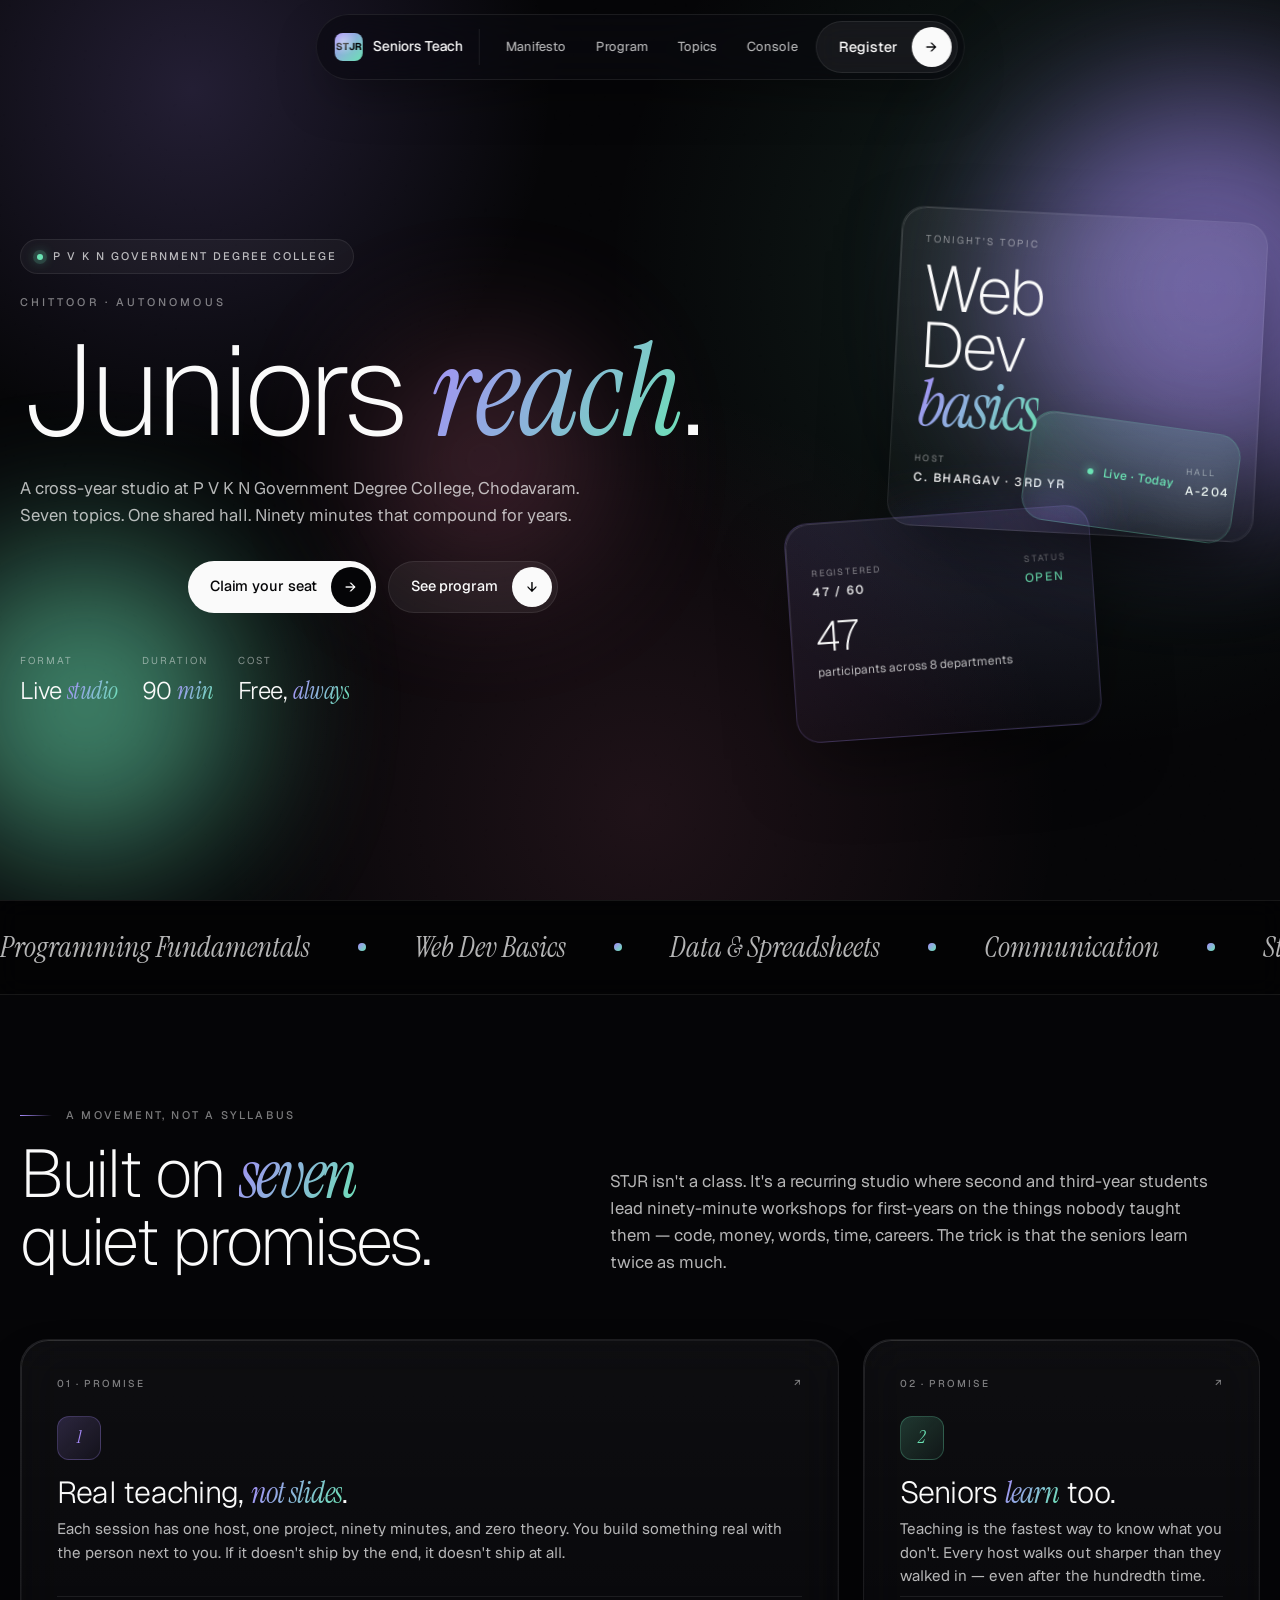
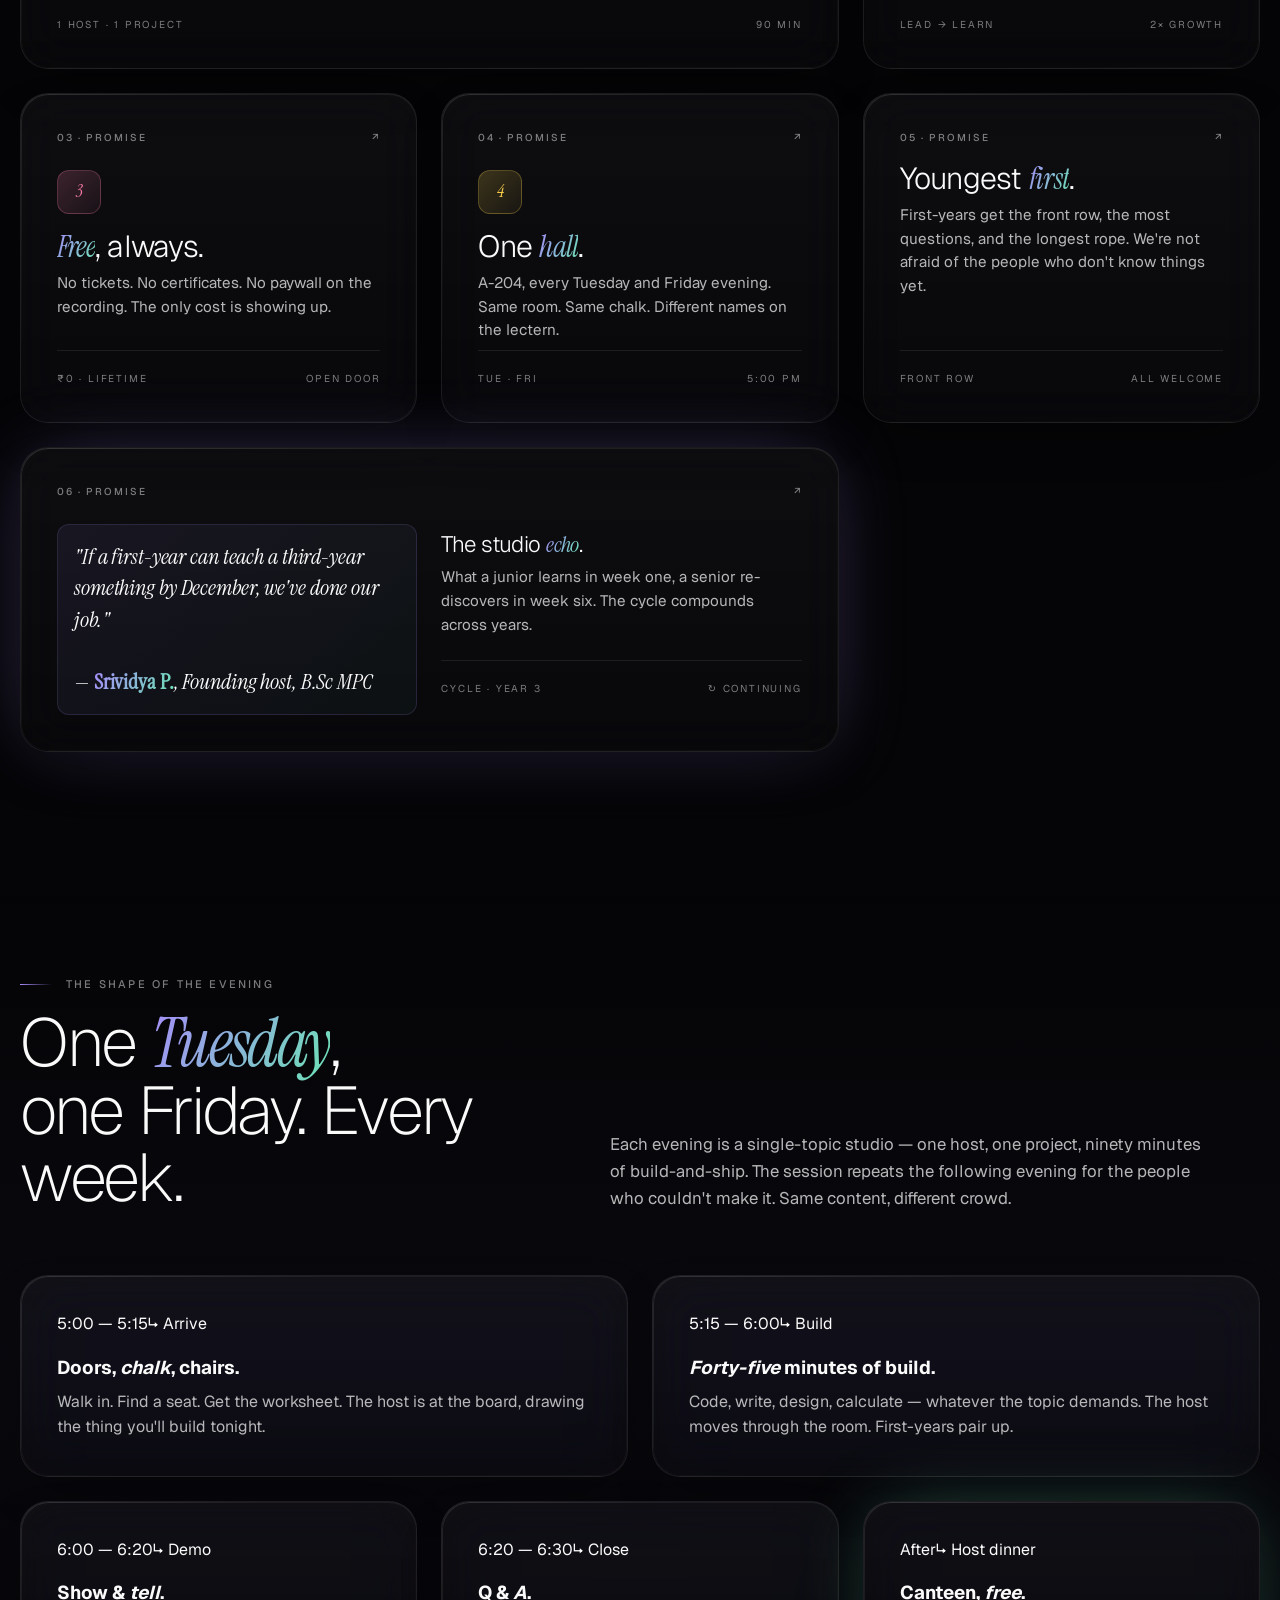
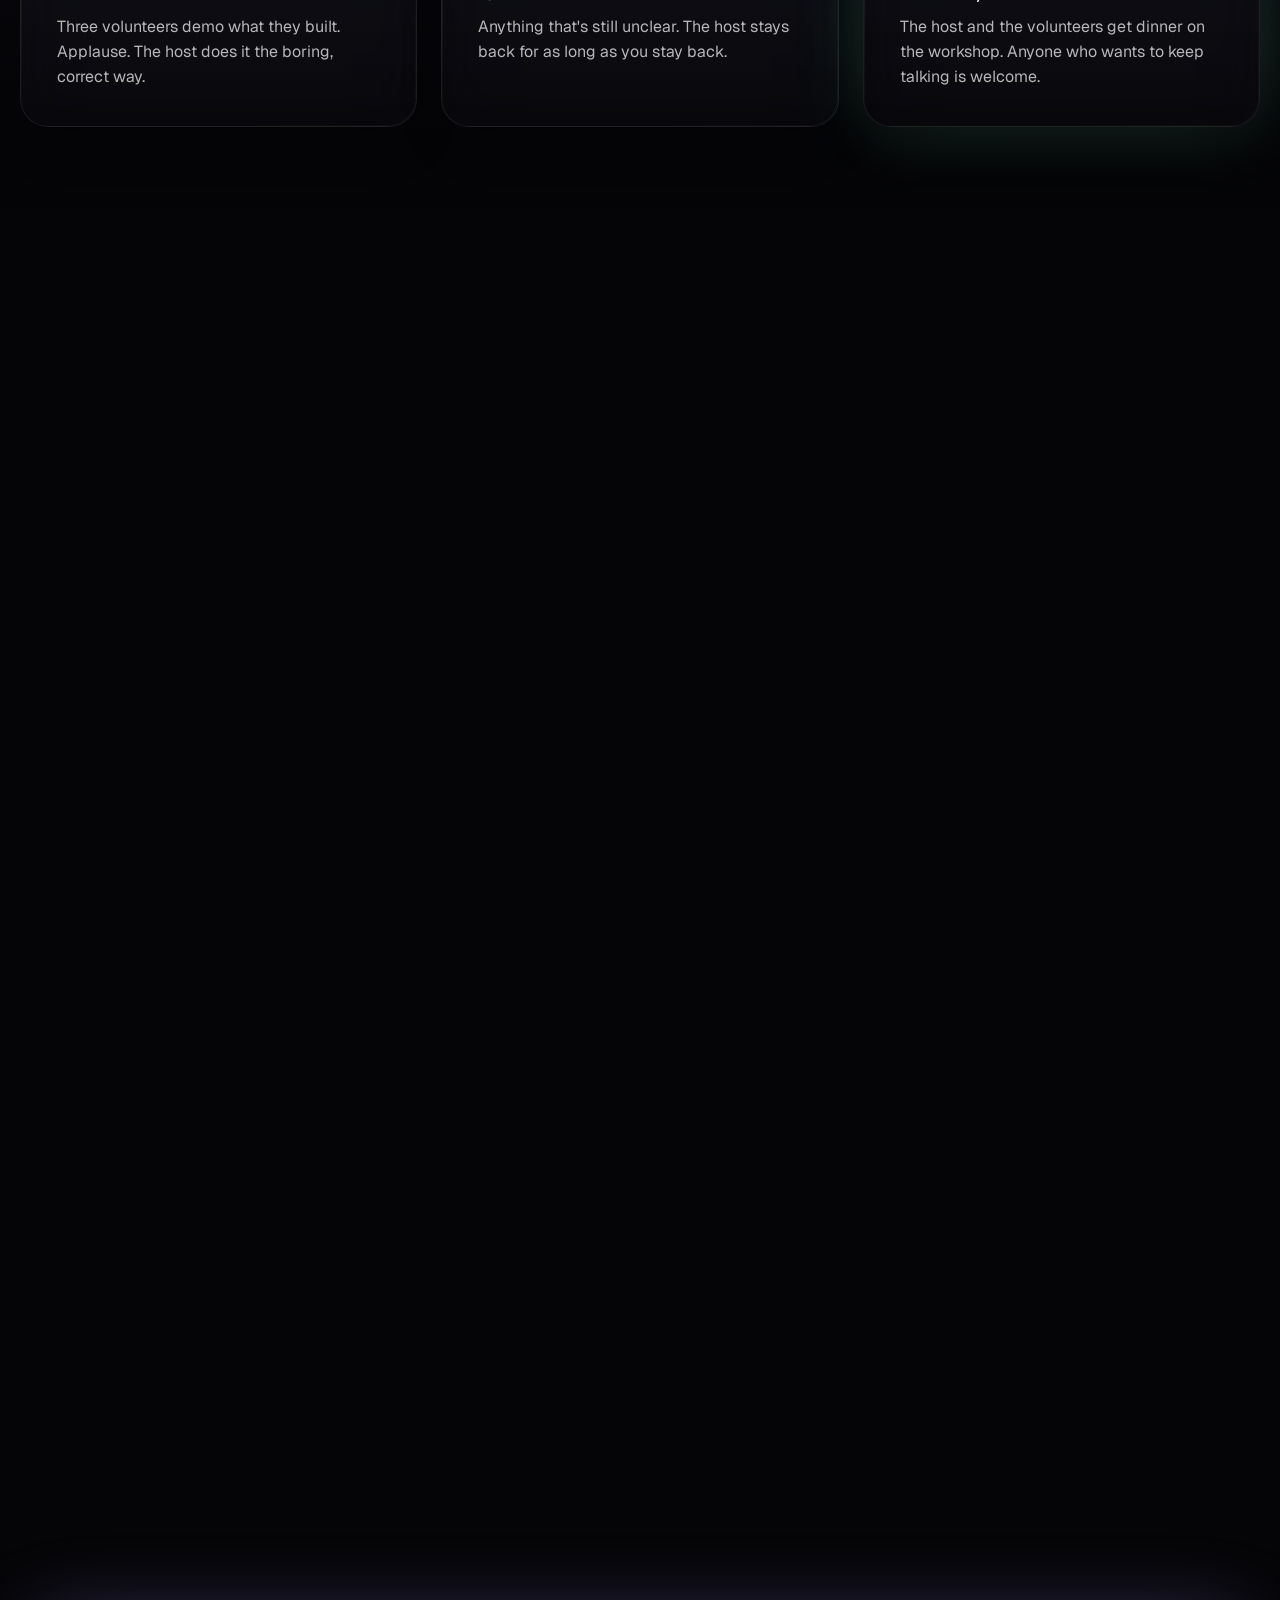
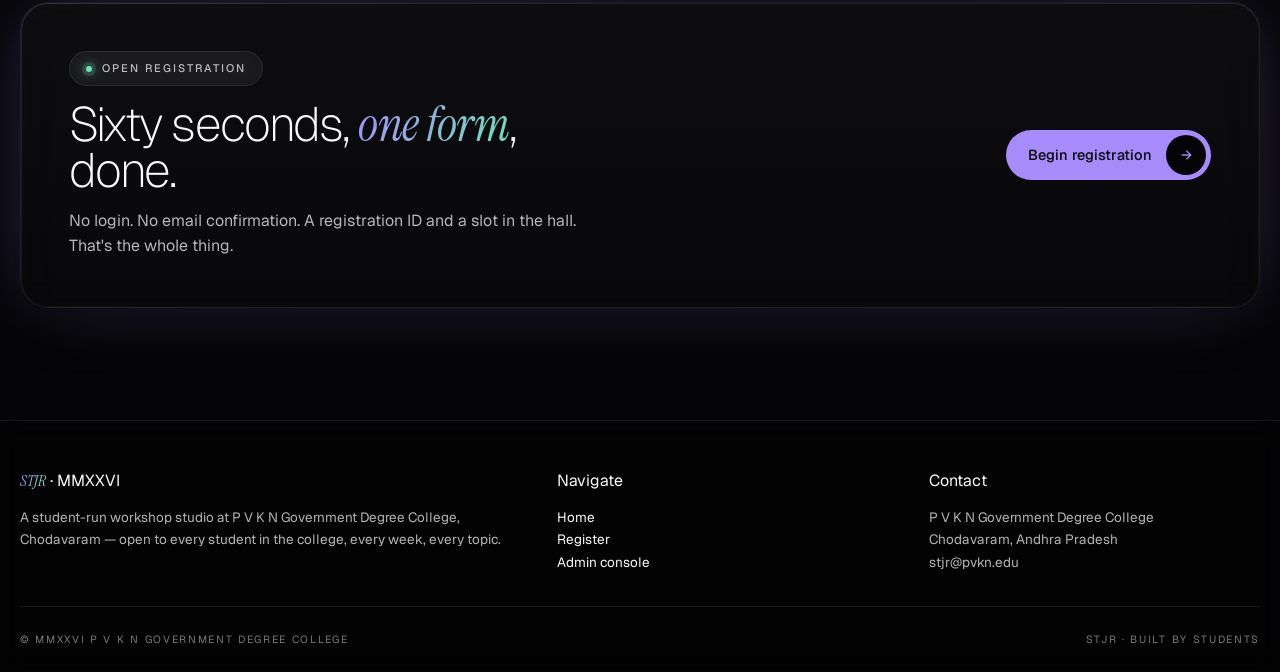
==== commit 84564e21: "Update hero header text - Remove 'Seniors teach' from H1, keep 'Juniors reach' as main headline - Re" ====
--- a/index.html
+++ b/index.html
@@ -48,8 +48,9 @@
 
     <div class="hero-inner">
       <div class="hero-copy" data-reveal>
-        <span class="eyebrow"><span class="dot"></span> MMXXVI · Workshop Series</span>
-        <h1 class="font-display">Seniors teach.<br />Juniors <em>reach</em>.</h1>
+        <span class="eyebrow"><span class="dot"></span> P V K N Government Degree College</span>
+        <span class="hero-subtitle">Chittoor · AUTONOMOUS</span>
+        <h1 class="font-display">Juniors <em>reach</em>.</h1>
         <p class="lede">A cross-year studio at P V K N Government Degree College, Chodavaram. Seven topics. One shared hall. Ninety minutes that compound for years.</p>
         <div class="actions">
           <a href="register.html" class="btn-magnetic">
--- a/css/style.css
+++ b/css/style.css
@@ -34,10 +34,16 @@
   --ambient-1:    0 30px 80px -20px rgba(0, 0, 0, 0.6);
   --ambient-2:    0 20px 50px -15px rgba(0, 0, 0, 0.45);
   --ambient-glow: 0 0 60px -10px rgba(167, 139, 250, 0.35);
+  --safe-pad:     clamp(1rem, 4vw, 1.5rem);
+  --nav-h:        64px;
 }
 
 * { box-sizing: border-box; }
-html { scroll-behavior: smooth; -webkit-text-size-adjust: 100%; }
+*::before, *::after { box-sizing: border-box; }
+html {
+  scroll-behavior: smooth;
+  -webkit-text-size-adjust: 100%;
+}
 body {
   margin: 0;
   font-family: 'Geist', system-ui, sans-serif;
@@ -53,6 +59,8 @@
   display: flex;
   flex-direction: column;
   font-feature-settings: 'cv11', 'ss01', 'ss03';
+  width: 100%;
+  max-width: 100vw;
 }
 
 /* Global ambient — fixed glowing orbs */
@@ -109,6 +117,10 @@
 }
 .font-mono { font-family: 'JetBrains Mono', ui-monospace, monospace; font-feature-settings: 'zero', 'ss01'; }
 
+h1, h2, h3, h4, h5, h6 { margin: 0; }
+p { margin: 0; }
+a { color: inherit; }
+
 .eyebrow {
   display: inline-flex;
   align-items: center;
@@ -132,6 +144,7 @@
   background: var(--emerald);
   box-shadow: 0 0 12px var(--emerald), 0 0 0 4px rgba(107, 227, 180, 0.15);
   animation: pulse-dot 2.4s var(--ease-in-out) infinite;
+  flex-shrink: 0;
 }
 @keyframes pulse-dot {
   0%, 100% { opacity: 1; transform: scale(1); }
@@ -150,6 +163,8 @@
   -webkit-backdrop-filter: blur(24px) saturate(180%);
   box-shadow: var(--ambient-2), inset 0 1px 0 rgba(255, 255, 255, 0.06);
   transition: transform 0.6s var(--ease-out), border-color 0.4s var(--ease-out), background 0.4s var(--ease-out);
+  overflow: hidden;
+  min-width: 0;
 }
 .glass:hover {
   border-color: var(--hairline-2);
@@ -172,13 +187,13 @@
 .glass.glow-emerald { box-shadow: var(--ambient-2), 0 0 80px -20px rgba(107, 227, 180, 0.4), inset 0 1px 0 rgba(255, 255, 255, 0.08); }
 
 .glass-core {
-  padding: 2rem;
+  padding: 1.5rem;
   position: relative;
   z-index: 1;
-}
-@media (min-width: 768px) {
-  .glass-core { padding: 2.5rem; }
-}
+  min-width: 0;
+}
+@media (min-width: 640px)  { .glass-core { padding: 1.75rem; } }
+@media (min-width: 1024px) { .glass-core { padding: 2.25rem; } }
 
 /* -----------------------------------------------
    MAGNETIC PILL BUTTON
@@ -201,8 +216,13 @@
   white-space: nowrap;
   line-height: 1;
   letter-spacing: -0.005em;
+  max-width: 100%;
 }
 .btn-magnetic > span:first-child { padding: 12px 0; }
+.btn-magnetic > span:not(.icon-pill) {
+  overflow: hidden;
+  text-overflow: ellipsis;
+}
 .btn-magnetic:hover { background: var(--ink-soft); }
 .btn-magnetic:active { transform: scale(0.97); }
 .btn-magnetic .icon-pill {
@@ -217,6 +237,7 @@
   margin-left: 14px;
   transition: transform 0.5s var(--ease-out), background 0.4s var(--ease-out);
   font-size: 14px;
+  flex-shrink: 0;
 }
 .btn-magnetic:hover .icon-pill {
   transform: translate(3px, -3px) rotate(-12deg) scale(1.08);
@@ -255,14 +276,14 @@
    ----------------------------------------------- */
 .nav-floating {
   position: fixed;
-  top: 1rem;
+  top: 0.875rem;
   left: 50%;
   transform: translateX(-50%);
   z-index: 60;
   display: flex;
   align-items: center;
   gap: 4px;
-  padding: 6px 6px 6px 20px;
+  padding: 6px 6px 6px 18px;
   background: rgba(10, 10, 14, 0.65);
   backdrop-filter: blur(24px) saturate(180%);
   -webkit-backdrop-filter: blur(24px) saturate(180%);
@@ -270,6 +291,7 @@
   border-radius: 999px;
   box-shadow: 0 20px 50px -15px rgba(0, 0, 0, 0.5);
   transition: transform 0.5s var(--ease-out), background 0.5s var(--ease-out);
+  max-width: calc(100vw - 1.5rem);
 }
 .nav-floating.is-scrolled {
   background: rgba(10, 10, 14, 0.85);
@@ -284,6 +306,14 @@
   font-weight: 500;
   font-size: 14px;
   letter-spacing: -0.01em;
+  min-width: 0;
+  flex-shrink: 1;
+}
+.nav-brand > span:last-child {
+  overflow: hidden;
+  text-overflow: ellipsis;
+  white-space: nowrap;
+  max-width: 200px;
 }
 .nav-mark {
   width: 28px;
@@ -300,6 +330,7 @@
   color: var(--void);
   position: relative;
   overflow: hidden;
+  flex-shrink: 0;
 }
 .nav-mark::after {
   content: "";
@@ -339,6 +370,8 @@
   color: var(--void);
   border-radius: 999px;
   margin-left: 4px;
+  flex-shrink: 0;
+  padding: 0;
 }
 .hamburger span {
   position: absolute;
@@ -355,9 +388,20 @@
 .hamburger.active span:nth-child(2) { top: 18px; transform: rotate(-45deg); }
 
 @media (max-width: 860px) {
-  .nav-links { display: none; }
+  .nav-floating .nav-links { display: none; }
   .hamburger { display: inline-flex; align-items: center; justify-content: center; }
   .nav-floating .nav-cta-desktop { display: none; }
+  .nav-floating {
+    left: 0.75rem;
+    right: 0.75rem;
+    transform: none;
+    width: auto;
+    max-width: none;
+    justify-content: space-between;
+    padding: 6px 6px 6px 14px;
+  }
+  .nav-floating.is-scrolled { transform: translateY(-2px); }
+  .nav-brand > span:last-child { max-width: 160px; }
 }
 
 /* Mobile overlay */
@@ -376,11 +420,13 @@
   opacity: 0;
   pointer-events: none;
   transition: opacity 0.5s var(--ease-out);
+  padding: 6rem 1.5rem 4rem;
+  overflow-y: auto;
 }
 .nav-overlay.open { opacity: 1; pointer-events: auto; }
 .nav-overlay a {
   font-weight: 200;
-  font-size: clamp(2.4rem, 8vw, 4.5rem);
+  font-size: clamp(2.2rem, 8vw, 4.5rem);
   color: var(--ink);
   text-decoration: none;
   opacity: 0;
@@ -390,6 +436,8 @@
   display: flex;
   align-items: center;
   gap: 1rem;
+  text-align: center;
+  max-width: 100%;
 }
 .nav-overlay.open a { opacity: 1; transform: translateY(0); }
 .nav-overlay.open a:nth-child(1) { transition-delay: 100ms; }
@@ -403,6 +451,7 @@
   color: var(--ink-mute);
   letter-spacing: 0.1em;
   width: 30px;
+  flex-shrink: 0;
 }
 .nav-overlay a em {
   font-family: 'Instrument Serif', serif;
@@ -415,8 +464,8 @@
 }
 .nav-overlay a:hover em { background: linear-gradient(120deg, var(--emerald), var(--rose)); -webkit-background-clip: text; background-clip: text; }
 .nav-overlay .overlay-foot {
-  position: absolute;
-  bottom: 2.5rem;
+  position: relative;
+  margin-top: 2.5rem;
   font-size: 10px;
   letter-spacing: 0.2em;
   text-transform: uppercase;
@@ -426,6 +475,7 @@
   display: flex;
   align-items: center;
   gap: 8px;
+  justify-content: center;
 }
 .nav-overlay .overlay-foot::before, .nav-overlay .overlay-foot::after {
   content: "";
@@ -440,11 +490,12 @@
    ----------------------------------------------- */
 .hero {
   min-height: 100dvh;
-  padding: 8rem 1.5rem 4rem;
+  padding: 7rem 1.25rem 4rem;
   display: flex;
   align-items: center;
   position: relative;
   overflow: hidden;
+  width: 100%;
 }
 
 /* Floating decorative orbs in hero */
@@ -455,6 +506,7 @@
   pointer-events: none;
   opacity: 0.6;
   animation: float 12s var(--ease-in-out) infinite;
+  will-change: transform;
 }
 .hero .orb-1 { width: 400px; height: 400px; background: var(--violet); top: 10%; right: -10%; }
 .hero .orb-2 { width: 300px; height: 300px; background: var(--emerald); bottom: 5%; left: -5%; animation-delay: -4s; }
@@ -471,42 +523,68 @@
   margin: 0 auto;
   display: grid;
   grid-template-columns: 1fr;
-  gap: 4rem;
+  gap: 3rem;
   align-items: center;
   position: relative;
   z-index: 2;
 }
 @media (min-width: 1024px) {
-  .hero-inner { grid-template-columns: 1.2fr 0.8fr; gap: 5rem; }
+  .hero-inner { grid-template-columns: 1.2fr 0.8fr; gap: 4rem; }
 }
 
 .hero h1 {
-  font-size: clamp(3rem, 10vw, 8.5rem);
-  line-height: 0.9;
-  margin: 1.5rem 0 0;
+  font-size: clamp(2.5rem, 10vw, 8.5rem);
+  line-height: 0.92;
+  margin: 1.25rem 0 0;
   color: var(--ink);
+  word-break: break-word;
+}
+.hero-subtitle {
+  display: block;
+  margin-top: 1.25rem;
+  font-size: 11px;
+  font-weight: 500;
+  letter-spacing: 0.28em;
+  text-transform: uppercase;
+  color: var(--ink-mute);
+  font-family: 'Geist', sans-serif;
+}
+.hero-subtitle em {
+  font-family: inherit;
+  font-style: normal;
+  background: linear-gradient(120deg, var(--violet), var(--emerald));
+  -webkit-background-clip: text;
+  background-clip: text;
+  color: transparent;
+  font-weight: 600;
 }
 .hero h1 .accent { font-style: normal; }
 .hero .lede {
-  margin-top: 2rem;
+  margin-top: 1.5rem;
   max-width: 36rem;
-  font-size: 1.1rem;
+  font-size: 1.05rem;
   line-height: 1.6;
   color: var(--ink-soft);
 }
-.hero .actions { display: flex; flex-wrap: wrap; gap: 12px; margin-top: 2.5rem; }
+.hero .actions {
+  display: flex;
+  flex-wrap: wrap;
+  gap: 12px;
+  margin-top: 2rem;
+}
 
 /* Hero badge row */
 .hero-stats {
   display: flex;
-  gap: 2rem;
-  margin-top: 3rem;
+  gap: 1.5rem;
+  margin-top: 2.5rem;
   flex-wrap: wrap;
 }
 .hero-stat {
   display: flex;
   flex-direction: column;
   gap: 4px;
+  min-width: 0;
 }
 .hero-stat .k {
   font-size: 10px;
@@ -516,7 +594,7 @@
 }
 .hero-stat .v {
   font-family: 'Geist', sans-serif;
-  font-size: 24px;
+  font-size: clamp(20px, 4vw, 24px);
   font-weight: 300;
   letter-spacing: -0.02em;
   color: var(--ink);
@@ -534,8 +612,11 @@
 /* Hero visual — stacked, rotated glass cards (Z-Axis Cascade) */
 .cascade {
   position: relative;
+  width: 100%;
+  max-width: 520px;
   height: 520px;
   perspective: 1200px;
+  margin: 0 auto;
 }
 .cascade-card {
   position: absolute;
@@ -545,8 +626,9 @@
   background: linear-gradient(180deg, rgba(255, 255, 255, 0.06) 0%, rgba(255, 255, 255, 0.015) 100%);
   border: 1px solid var(--hairline);
   box-shadow: var(--ambient-1);
-  padding: 1.75rem;
+  padding: 1.5rem;
   transition: transform 0.7s var(--ease-out);
+  min-width: 0;
 }
 .cascade-card::before {
   content: "";
@@ -592,7 +674,7 @@
   display: flex;
   align-items: center;
   justify-content: center;
-  padding: 1rem 1.5rem;
+  padding: 1rem 1.25rem;
 }
 
 .cascade-card .label {
@@ -600,15 +682,16 @@
   letter-spacing: 0.2em;
   text-transform: uppercase;
   color: var(--ink-mute);
-  margin-bottom: 1rem;
+  margin-bottom: 0.75rem;
 }
 .cascade-card .big {
-  font-size: 64px;
+  font-size: clamp(36px, 6vw, 64px);
   font-weight: 200;
   letter-spacing: -0.04em;
   line-height: 0.9;
   color: var(--ink);
   font-variation-settings: "opsz" 144;
+  word-break: break-word;
 }
 .cascade-card .big em {
   font-family: 'Instrument Serif', serif;
@@ -620,26 +703,28 @@
   color: transparent;
 }
 .cascade-card .sub-text {
-  font-size: 13px;
+  font-size: 12px;
   color: var(--ink-soft);
   margin-top: 0.5rem;
 }
 .cascade-card .row {
   display: flex;
   justify-content: space-between;
-  margin-top: 1.5rem;
+  margin-top: 1.25rem;
   font-size: 11px;
-  letter-spacing: 0.16em;
+  letter-spacing: 0.14em;
   text-transform: uppercase;
   color: var(--ink-mute);
+  gap: 0.5rem;
 }
 .cascade-card .stat-inline {
   display: flex;
   flex-direction: column;
   gap: 2px;
+  min-width: 0;
 }
 .cascade-card .stat-inline .k { font-size: 9px; letter-spacing: 0.2em; text-transform: uppercase; color: var(--ink-mute); }
-.cascade-card .stat-inline .v { font-size: 14px; font-weight: 500; color: var(--ink); }
+.cascade-card .stat-inline .v { font-size: 12px; font-weight: 500; color: var(--ink); word-break: break-word; }
 
 .cascade-pill {
   display: flex;
@@ -657,35 +742,46 @@
   border-radius: 999px;
   background: var(--emerald);
   box-shadow: 0 0 10px var(--emerald);
-}
-
-@media (max-width: 768px) {
-  .cascade { height: 380px; transform: none; }
-  .cascade-card.c-1 { width: 90%; height: 240px; transform: rotate(0); right: 5%; }
-  .cascade-card.c-2 { width: 70%; height: 160px; transform: rotate(0); left: 5%; }
-  .cascade-card.c-3 { width: 60%; height: 80px; transform: rotate(0); right: 10%; top: auto; bottom: 5%; }
-  .cascade-card .big { font-size: 44px; }
+  flex-shrink: 0;
+}
+
+@media (max-width: 1023px) {
+  .cascade { height: 460px; }
+  .cascade-card.c-1 { width: 82%; height: 280px; right: 4%; }
+  .cascade-card.c-2 { width: 70%; height: 200px; left: 4%; }
+  .cascade-card.c-3 { width: 55%; height: 90px; right: 6%; top: 42%; }
+}
+@media (max-width: 640px) {
+  .cascade { height: 380px; max-width: 360px; }
+  .cascade-card { padding: 1.1rem; }
+  .cascade-card.c-1 { width: 88%; height: 220px; transform: rotate(1deg); right: 2%; }
+  .cascade-card.c-2 { width: 72%; height: 160px; transform: rotate(-1deg); left: 2%; }
+  .cascade-card.c-3 { width: 60%; height: 72px; transform: rotate(2deg); right: 6%; top: auto; bottom: 4%; }
+  .cascade-card .big { font-size: 32px; }
+  .cascade-card .row { flex-direction: column; gap: 4px; margin-top: 0.75rem; }
+  .cascade-card .stat-inline .v { font-size: 11px; }
 }
 
 /* -----------------------------------------------
    SECTIONS
    ----------------------------------------------- */
 .section {
-  padding: clamp(5rem, 10vw, 8rem) 1.5rem;
+  padding: clamp(4rem, 9vw, 7rem) 1.25rem;
   position: relative;
   z-index: 2;
-}
-.container { width: 100%; max-width: 1320px; margin: 0 auto; padding: 0 1.5rem; }
+  width: 100%;
+}
+.container { width: 100%; max-width: 1320px; margin: 0 auto; padding: 0; }
 
 .section-head {
   display: grid;
   grid-template-columns: 1fr;
   gap: 1.5rem;
-  margin-bottom: 4rem;
+  margin-bottom: 3rem;
   align-items: end;
 }
 @media (min-width: 900px) {
-  .section-head { grid-template-columns: 5fr 6fr; gap: 3rem; }
+  .section-head { grid-template-columns: 5fr 6fr; gap: 3rem; margin-bottom: 4rem; }
 }
 .section-head .kicker {
   display: flex;
@@ -703,14 +799,16 @@
   width: 32px;
   height: 1px;
   background: linear-gradient(90deg, var(--violet), transparent);
+  flex-shrink: 0;
 }
 .section-head h2 {
   font-weight: 200;
-  font-size: clamp(2.4rem, 5.5vw, 4.2rem);
+  font-size: clamp(2rem, 5.5vw, 4.2rem);
   line-height: 1;
   letter-spacing: -0.035em;
   margin: 0;
   color: var(--ink);
+  word-break: break-word;
 }
 .section-head h2 em {
   font-family: 'Instrument Serif', serif;
@@ -729,14 +827,14 @@
 .zstack {
   display: grid;
   grid-template-columns: 1fr;
-  gap: 1.5rem;
+  gap: 1rem;
   max-width: 1320px;
   margin: 0 auto;
   position: relative;
 }
-@media (min-width: 768px) {
-  .zstack { grid-template-columns: repeat(12, 1fr); gap: 1.5rem; }
-}
+@media (min-width: 640px)  { .zstack { gap: 1.25rem; } }
+@media (min-width: 768px)  { .zstack { grid-template-columns: repeat(12, 1fr); gap: 1.25rem; } }
+@media (min-width: 1024px) { .zstack { gap: 1.5rem; } }
 .zstack > * { min-width: 0; }
 .zstack .col-12 { grid-column: span 12; }
 .zstack .col-8  { grid-column: span 12; }
@@ -758,11 +856,12 @@
 .tilt-3 { transform: rotate(-0.5deg); }
 .tilt-4 { transform: rotate(1deg); }
 .tilt-1:hover, .tilt-2:hover, .tilt-3:hover, .tilt-4:hover { transform: rotate(0) translateY(-4px); }
-@media (max-width: 768px) {
+@media (max-width: 767px) {
   .tilt-1, .tilt-2, .tilt-3, .tilt-4 { transform: none; }
-}
-
-.bento-card { display: flex; flex-direction: column; gap: 0.75rem; height: 100%; }
+  .tilt-1:hover, .tilt-2:hover, .tilt-3:hover, .tilt-4:hover { transform: translateY(-2px); }
+}
+
+.bento-card { display: flex; flex-direction: column; gap: 0.5rem; height: 100%; }
 .bento-card .meta {
   display: flex;
   justify-content: space-between;
@@ -771,14 +870,16 @@
   text-transform: uppercase;
   color: var(--ink-mute);
   font-weight: 500;
+  gap: 0.5rem;
 }
 .bento-card h3 {
   font-weight: 300;
-  font-size: clamp(1.4rem, 2.4vw, 1.9rem);
+  font-size: clamp(1.3rem, 2.4vw, 1.9rem);
   line-height: 1.1;
   letter-spacing: -0.025em;
   margin: 0.5rem 0 0;
   color: var(--ink);
+  word-break: break-word;
 }
 .bento-card h3 em {
   font-family: 'Instrument Serif', serif;
@@ -792,7 +893,7 @@
 .bento-card p { color: var(--ink-soft); font-size: 0.95rem; line-height: 1.55; }
 .bento-card .figure {
   font-weight: 200;
-  font-size: clamp(3rem, 6vw, 5rem);
+  font-size: clamp(2.5rem, 6vw, 5rem);
   line-height: 1;
   letter-spacing: -0.04em;
   color: var(--ink);
@@ -809,7 +910,7 @@
 }
 .bento-card .foot {
   margin-top: auto;
-  padding-top: 1.5rem;
+  padding-top: 1.25rem;
   border-top: 1px solid var(--hairline);
   display: flex;
   justify-content: space-between;
@@ -817,6 +918,8 @@
   letter-spacing: 0.18em;
   text-transform: uppercase;
   color: var(--ink-mute);
+  gap: 0.5rem;
+  flex-wrap: wrap;
 }
 
 .icon-chip {
@@ -832,6 +935,7 @@
   font-family: 'Instrument Serif', serif;
   font-style: italic;
   font-size: 18px;
+  flex-shrink: 0;
 }
 .icon-chip.emerald { background: linear-gradient(135deg, rgba(107, 227, 180, 0.2), rgba(107, 227, 180, 0.05)); border-color: rgba(107, 227, 180, 0.25); color: var(--emerald); }
 .icon-chip.rose    { background: linear-gradient(135deg, rgba(251, 125, 168, 0.2), rgba(251, 125, 168, 0.05)); border-color: rgba(251, 125, 168, 0.25); color: var(--rose); }
@@ -839,16 +943,17 @@
 
 /* Quote / callout */
 .callout {
-  padding: 1.5rem;
+  padding: 1.25rem;
   background: linear-gradient(135deg, rgba(167, 139, 250, 0.08), rgba(107, 227, 180, 0.04));
   border: 1px solid rgba(167, 139, 250, 0.15);
   border-radius: 18px;
   font-family: 'Instrument Serif', serif;
   font-style: italic;
-  font-size: clamp(1.1rem, 2vw, 1.5rem);
+  font-size: clamp(1.05rem, 2vw, 1.4rem);
   line-height: 1.4;
   color: var(--ink);
   letter-spacing: -0.005em;
+  word-break: break-word;
 }
 .callout em {
   font-style: normal;
@@ -866,23 +971,26 @@
   border-top: 1px solid var(--hairline);
   border-bottom: 1px solid var(--hairline);
   overflow: hidden;
-  padding: 1.75rem 0;
+  padding: 1.5rem 0;
   background: rgba(0, 0, 0, 0.3);
   backdrop-filter: blur(12px);
+  -webkit-backdrop-filter: blur(12px);
   position: relative;
   z-index: 2;
+  width: 100%;
 }
 .ticker-track {
   display: flex;
-  gap: 4rem;
+  gap: 3rem;
   white-space: nowrap;
   animation: ticker 50s linear infinite;
   font-family: 'Instrument Serif', serif;
   font-style: italic;
-  font-size: clamp(1.4rem, 2.4vw, 2rem);
+  font-size: clamp(1.2rem, 2.4vw, 1.8rem);
   color: var(--ink-soft);
-}
-.ticker-track span { display: inline-flex; align-items: center; gap: 4rem; }
+  will-change: transform;
+}
+.ticker-track span { display: inline-flex; align-items: center; gap: 3rem; }
 .ticker-track span::after {
   content: "";
   display: inline-block;
@@ -904,9 +1012,10 @@
   display: flex;
   align-items: center;
   justify-content: center;
-  padding: 8rem 1.25rem 4rem;
+  padding: 7rem 1rem 3rem;
   position: relative;
   z-index: 2;
+  width: 100%;
 }
 .auth-wrap::before {
   content: "";
@@ -918,6 +1027,9 @@
   filter: blur(80px);
   pointer-events: none;
   z-index: -1;
+  top: 20%;
+  left: 50%;
+  transform: translateX(-50%);
 }
 .auth-card {
   position: relative;
@@ -925,11 +1037,14 @@
   max-width: 460px;
   background: linear-gradient(180deg, rgba(255, 255, 255, 0.04) 0%, rgba(255, 255, 255, 0.01) 100%);
   border: 1px solid var(--hairline);
-  border-radius: 28px;
-  padding: 3rem;
+  border-radius: 24px;
+  padding: 2rem 1.5rem;
   backdrop-filter: blur(40px) saturate(180%);
   -webkit-backdrop-filter: blur(40px) saturate(180%);
   box-shadow: var(--ambient-1), inset 0 1px 0 rgba(255, 255, 255, 0.06);
+}
+@media (min-width: 640px) {
+  .auth-card { padding: 2.5rem 2.25rem; border-radius: 28px; }
 }
 .auth-card.wide { max-width: 760px; }
 .auth-card::before {
@@ -946,28 +1061,30 @@
   pointer-events: none;
 }
 
-.auth-header { margin-bottom: 2.5rem; }
+.auth-header { margin-bottom: 2rem; }
 .auth-header .mark {
-  width: 56px;
-  height: 56px;
-  border-radius: 16px;
+  width: 52px;
+  height: 52px;
+  border-radius: 14px;
   background: linear-gradient(135deg, var(--violet), var(--emerald));
   display: flex;
   align-items: center;
   justify-content: center;
   font-family: 'Instrument Serif', serif;
   font-style: italic;
-  font-size: 1.5rem;
+  font-size: 1.4rem;
   color: var(--void);
-  margin-bottom: 1.5rem;
+  margin-bottom: 1.25rem;
   box-shadow: 0 16px 30px -10px rgba(167, 139, 250, 0.4);
+  flex-shrink: 0;
 }
 .auth-header h1 {
   font-weight: 200;
-  font-size: clamp(1.8rem, 4vw, 2.5rem);
-  line-height: 1;
+  font-size: clamp(1.7rem, 4vw, 2.4rem);
+  line-height: 1.05;
   margin: 0 0 0.5rem;
   letter-spacing: -0.035em;
+  word-break: break-word;
 }
 .auth-header h1 em {
   font-family: 'Instrument Serif', serif;
@@ -980,7 +1097,7 @@
 }
 .auth-header p { color: var(--ink-soft); font-size: 0.95rem; }
 
-.form-group { margin-bottom: 1.25rem; }
+.form-group { margin-bottom: 1.25rem; min-width: 0; }
 .form-row {
   display: grid;
   grid-template-columns: 1fr;
@@ -1033,28 +1150,32 @@
   background: rgba(10, 10, 14, 0.5);
   border-radius: calc(14px - 0.375rem);
   overflow: hidden;
+  min-width: 0;
 }
 .input-core input,
 .input-core select,
 .input-core textarea {
   width: 100%;
-  padding: 14px 16px;
+  min-width: 0;
+  padding: 13px 16px;
   border: none;
   background: transparent;
   font-size: 0.95rem;
   font-family: inherit;
   color: var(--ink);
   outline: none;
+  -webkit-appearance: none;
+  appearance: none;
 }
 .input-core input::placeholder,
 .input-core textarea::placeholder { color: var(--ink-mute); }
-.input-core textarea { resize: vertical; min-height: 100px; padding: 14px 16px; }
+.input-core textarea { resize: vertical; min-height: 100px; padding: 13px 16px; }
 .input-core select {
-  appearance: none;
   background-image: url("data:image/svg+xml;utf8,<svg xmlns='http://www.w3.org/2000/svg' width='12' height='8' viewBox='0 0 12 8' fill='none'><path d='M1 1.5L6 6.5L11 1.5' stroke='%23FAFAFA' stroke-width='1.5' stroke-linecap='round' stroke-opacity='0.5'/></svg>");
   background-repeat: no-repeat;
   background-position: right 16px center;
   padding-right: 40px;
+  cursor: pointer;
 }
 .input-core select option { background: var(--void); color: var(--ink); }
 
@@ -1065,11 +1186,13 @@
   margin-top: 8px;
   padding-left: 14px;
   letter-spacing: 0.01em;
+  word-break: break-word;
 }
 .field-error::before { content: "→ "; }
 .field-error.show { display: block; }
 
-.password-wrap { position: relative; }
+.password-wrap { position: relative; width: 100%; }
+.password-wrap input { padding-right: 84px; }
 .password-wrap .toggle-pw {
   position: absolute;
   right: 8px;
@@ -1079,7 +1202,7 @@
   border: 1px solid var(--hairline);
   cursor: pointer;
   color: var(--ink-soft);
-  padding: 6px 12px;
+  padding: 6px 10px;
   font-size: 10px;
   letter-spacing: 0.1em;
   text-transform: uppercase;
@@ -1088,6 +1211,7 @@
   font-weight: 500;
   transition: all 0.3s var(--ease-out);
   z-index: 2;
+  flex-shrink: 0;
 }
 .password-wrap .toggle-pw:hover { background: var(--ink); color: var(--void); border-color: var(--ink); }
 
@@ -1108,6 +1232,7 @@
   letter-spacing: -0.005em;
   margin-top: 1.5rem;
   transition: background 0.4s var(--ease-out), transform 0.2s var(--ease-out);
+  min-height: 52px;
 }
 .btn-submit:hover:not(:disabled) { background: var(--violet); }
 .btn-submit:active:not(:disabled) { transform: scale(0.99); }
@@ -1132,6 +1257,8 @@
   border: 1px solid rgba(251, 113, 133, 0.20);
   color: var(--rose);
   backdrop-filter: blur(12px);
+  -webkit-backdrop-filter: blur(12px);
+  word-break: break-word;
 }
 .alert.show { display: block; }
 .alert-success { background: rgba(107, 227, 180, 0.08); border-color: rgba(107, 227, 180, 0.25); color: var(--emerald); }
@@ -1157,9 +1284,10 @@
   display: flex;
   align-items: center;
   justify-content: center;
-  padding: 8rem 1.25rem 4rem;
+  padding: 6rem 1rem 3rem;
   position: relative;
   z-index: 2;
+  width: 100%;
 }
 .success-wrap::before {
   content: "";
@@ -1171,19 +1299,25 @@
   filter: blur(80px);
   pointer-events: none;
   z-index: -1;
+  top: 20%;
+  left: 50%;
+  transform: translateX(-50%);
 }
 .success-card {
   position: relative;
   background: linear-gradient(180deg, rgba(255, 255, 255, 0.04) 0%, rgba(255, 255, 255, 0.01) 100%);
   border: 1px solid var(--hairline);
-  border-radius: 28px;
-  padding: clamp(2.5rem, 5vw, 4rem);
+  border-radius: 24px;
+  padding: 2rem 1.5rem;
   max-width: 600px;
   width: 100%;
   text-align: center;
   backdrop-filter: blur(40px) saturate(180%);
   -webkit-backdrop-filter: blur(40px) saturate(180%);
   box-shadow: var(--ambient-1), inset 0 1px 0 rgba(255, 255, 255, 0.06);
+}
+@media (min-width: 640px) {
+  .success-card { padding: 3rem 2.5rem; border-radius: 28px; }
 }
 .success-card::before {
   content: "";
@@ -1199,18 +1333,18 @@
   pointer-events: none;
 }
 .success-mark {
-  width: 80px;
-  height: 80px;
+  width: 72px;
+  height: 72px;
   border-radius: 999px;
   background: linear-gradient(135deg, var(--emerald), var(--emerald-deep));
   color: var(--void);
   display: flex;
   align-items: center;
   justify-content: center;
-  font-size: 2.2rem;
+  font-size: 2rem;
   font-family: 'Instrument Serif', serif;
   font-style: italic;
-  margin: 0 auto 1.5rem;
+  margin: 0 auto 1.25rem;
   box-shadow: 0 20px 40px -10px rgba(107, 227, 180, 0.5);
   position: relative;
 }
@@ -1229,10 +1363,11 @@
 }
 .success-card h1 {
   font-weight: 200;
-  font-size: clamp(2rem, 5vw, 3rem);
-  line-height: 1;
+  font-size: clamp(1.8rem, 5vw, 2.8rem);
+  line-height: 1.05;
   margin: 0 0 0.5rem;
   letter-spacing: -0.035em;
+  word-break: break-word;
 }
 .success-card h1 em {
   font-family: 'Instrument Serif', serif;
@@ -1243,22 +1378,24 @@
   background-clip: text;
   color: transparent;
 }
-.success-card .sub { color: var(--ink-soft); margin-bottom: 2rem; }
+.success-card .sub { color: var(--ink-soft); margin-bottom: 1.75rem; }
 
 .reg-id-display {
   font-family: 'JetBrains Mono', monospace;
-  font-size: clamp(1.3rem, 3.5vw, 1.7rem);
+  font-size: clamp(1.1rem, 3.5vw, 1.5rem);
   font-weight: 600;
   letter-spacing: 0.05em;
-  padding: 1.1rem 1.5rem;
+  padding: 1rem 1.25rem;
   border: 1px solid var(--hairline);
   border-radius: 14px;
   background: rgba(0, 0, 0, 0.4);
   color: var(--emerald);
-  margin: 0 0 1.5rem;
+  margin: 0 0 1.25rem;
   display: inline-block;
   text-shadow: 0 0 20px rgba(107, 227, 180, 0.5);
   box-shadow: 0 0 30px -5px rgba(107, 227, 180, 0.2), inset 0 1px 0 rgba(255, 255, 255, 0.05);
+  max-width: 100%;
+  word-break: break-all;
 }
 
 .confirm-box {
@@ -1267,21 +1404,23 @@
   border: 1px solid var(--hairline);
   border-radius: 16px;
   padding: 1.25rem;
-  margin-bottom: 1.5rem;
+  margin-bottom: 1.25rem;
   backdrop-filter: blur(12px);
+  -webkit-backdrop-filter: blur(12px);
 }
 .confirm-row {
   display: flex;
   justify-content: space-between;
   align-items: center;
-  padding: 0.75rem 0;
+  padding: 0.65rem 0;
   border-bottom: 1px dashed var(--hairline);
-  font-size: 13.5px;
+  font-size: 13px;
   gap: 1rem;
+  flex-wrap: wrap;
 }
 .confirm-row:last-child { border-bottom: 0; }
 .confirm-row strong { color: var(--ink-mute); font-weight: 500; font-size: 10px; letter-spacing: 0.18em; text-transform: uppercase; }
-.confirm-row .val { color: var(--ink); font-weight: 500; text-align: right; }
+.confirm-row .val { color: var(--ink); font-weight: 500; text-align: right; word-break: break-word; flex: 1; min-width: 0; }
 
 .instructions {
   text-align: left;
@@ -1289,7 +1428,7 @@
   border: 1px solid rgba(167, 139, 250, 0.15);
   border-radius: 14px;
   padding: 1.25rem;
-  margin-top: 1.5rem;
+  margin-top: 1.25rem;
   font-size: 13px;
   color: var(--ink-soft);
 }
@@ -1305,7 +1444,13 @@
 .instructions ul { padding-left: 1.1rem; margin: 0; }
 .instructions li { margin-bottom: 4px; }
 
-.actions { display: flex; gap: 12px; justify-content: center; flex-wrap: wrap; margin-top: 2rem; }
+.actions {
+  display: flex;
+  gap: 12px;
+  justify-content: center;
+  flex-wrap: wrap;
+  margin-top: 1.75rem;
+}
 
 /* -----------------------------------------------
    FOOTER
@@ -1314,26 +1459,29 @@
   margin-top: auto;
   background: rgba(0, 0, 0, 0.4);
   color: var(--ink);
-  padding: 4rem 1.5rem 2rem;
+  padding: 3rem 1.25rem 1.5rem;
   position: relative;
   z-index: 2;
   border-top: 1px solid var(--hairline);
   backdrop-filter: blur(12px);
+  -webkit-backdrop-filter: blur(12px);
+  width: 100%;
 }
 .footer-grid {
   max-width: 1320px;
   margin: 0 auto;
   display: grid;
   grid-template-columns: 1fr;
-  gap: 2.5rem;
-  margin-bottom: 3rem;
-}
-@media (min-width: 768px) { .footer-grid { grid-template-columns: 1.5fr 1fr 1fr; } }
+  gap: 2rem;
+  margin-bottom: 2rem;
+}
+@media (min-width: 768px) { .footer-grid { grid-template-columns: 1.5fr 1fr 1fr; gap: 2.5rem; } }
 .footer h4 {
   font-weight: 400;
-  font-size: 1.05rem;
-  margin: 0 0 1rem;
+  font-size: 1rem;
+  margin: 0 0 0.75rem;
   color: var(--ink);
+  word-break: break-word;
 }
 .footer h4 em {
   font-family: 'Instrument Serif', serif;
@@ -1344,23 +1492,27 @@
   background-clip: text;
   color: transparent;
 }
-.footer p, .footer li { font-size: 13.5px; line-height: 1.7; color: var(--ink-soft); }
+.footer p, .footer li { font-size: 13.5px; line-height: 1.7; color: var(--ink-soft); word-break: break-word; }
 .footer ul { list-style: none; padding: 0; margin: 0; }
 .footer a { color: var(--ink); text-decoration: none; transition: color 0.3s; }
 .footer a:hover { color: var(--violet); }
 .footer-bottom {
   max-width: 1320px;
   margin: 0 auto;
-  padding-top: 2rem;
+  padding-top: 1.5rem;
   border-top: 1px solid var(--hairline);
   display: flex;
   justify-content: space-between;
   flex-wrap: wrap;
-  gap: 1rem;
-  font-size: 11px;
+  gap: 0.75rem;
+  font-size: 10.5px;
   letter-spacing: 0.16em;
   text-transform: uppercase;
   color: var(--ink-mute);
+}
+.footer-bottom > span {
+  word-break: break-word;
+  min-width: 0;
 }
 
 /* -----------------------------------------------
@@ -1368,10 +1520,11 @@
    ----------------------------------------------- */
 .dashboard {
   flex: 1;
-  padding: 8rem 1.5rem 4rem;
+  padding: 6rem 1.25rem 3rem;
   position: relative;
   z-index: 2;
   min-height: 100dvh;
+  width: 100%;
 }
 .dashboard::before {
   content: "";
@@ -1387,17 +1540,18 @@
 .dash-head {
   display: flex;
   justify-content: space-between;
-  align-items: center;
+  align-items: flex-start;
   flex-wrap: wrap;
   gap: 1rem;
-  margin-bottom: 3rem;
+  margin-bottom: 2.5rem;
   position: relative;
 }
 .dash-head h1 {
   font-weight: 200;
-  font-size: clamp(1.8rem, 3.5vw, 2.6rem);
+  font-size: clamp(1.6rem, 3.5vw, 2.6rem);
   margin: 0;
   letter-spacing: -0.035em;
+  word-break: break-word;
 }
 .dash-head h1 em {
   font-family: 'Instrument Serif', serif;
@@ -1418,17 +1572,25 @@
 .dash-head .admin-info {
   display: flex;
   align-items: center;
-  gap: 1rem;
-  padding: 6px 6px 6px 18px;
+  gap: 0.75rem;
+  padding: 6px 6px 6px 16px;
   background: rgba(255, 255, 255, 0.04);
   border: 1px solid var(--hairline);
   border-radius: 999px;
   backdrop-filter: blur(12px);
+  -webkit-backdrop-filter: blur(12px);
+  max-width: 100%;
+  min-width: 0;
 }
 .dash-head .admin-email {
   font-size: 12px;
   color: var(--ink-soft);
   font-family: 'JetBrains Mono', monospace;
+  overflow: hidden;
+  text-overflow: ellipsis;
+  white-space: nowrap;
+  max-width: 220px;
+  min-width: 0;
 }
 .btn-logout {
   display: inline-flex;
@@ -1445,6 +1607,8 @@
   font-family: inherit;
   letter-spacing: 0.04em;
   transition: all 0.3s var(--ease-out);
+  flex-shrink: 0;
+  white-space: nowrap;
 }
 .btn-logout:hover { background: var(--rose); color: var(--void); border-color: var(--rose); }
 
@@ -1452,22 +1616,26 @@
   display: grid;
   grid-template-columns: 1fr;
   gap: 1rem;
-  margin-bottom: 2.5rem;
-  position: relative;
+  margin-bottom: 2rem;
+  position: relative;
+  align-items: stretch;
 }
 @media (min-width: 640px)  { .stats-zstack { grid-template-columns: 1fr 1fr; } }
-@media (min-width: 1024px) { .stats-zstack { grid-template-columns: repeat(4, 1fr); } }
+@media (min-width: 1024px) { .stats-zstack { grid-template-columns: repeat(4, 1fr); gap: 1.25rem; } }
 
 .stat-card {
   position: relative;
+  display: flex;
+  flex-direction: column;
   background: linear-gradient(180deg, rgba(255, 255, 255, 0.04) 0%, rgba(255, 255, 255, 0.01) 100%);
   border: 1px solid var(--hairline);
   border-radius: 22px;
-  padding: 1.75rem;
+  padding: 1.5rem;
   backdrop-filter: blur(20px);
   -webkit-backdrop-filter: blur(20px);
   transition: all 0.4s var(--ease-out);
   overflow: hidden;
+  min-width: 0;
 }
 .stat-card:hover {
   border-color: var(--hairline-2);
@@ -1488,14 +1656,15 @@
   letter-spacing: 0.2em;
   text-transform: uppercase;
   color: var(--ink-mute);
-  margin-bottom: 1rem;
+  margin-bottom: 0.75rem;
 }
 .stat-card .stat-value {
   font-weight: 200;
-  font-size: clamp(2.4rem, 4.5vw, 3.2rem);
+  font-size: clamp(2rem, 4.5vw, 2.8rem);
   line-height: 1;
   letter-spacing: -0.04em;
   color: var(--ink);
+  word-break: break-word;
 }
 .stat-card .stat-value em {
   font-family: 'Instrument Serif', serif;
@@ -1506,7 +1675,13 @@
   background-clip: text;
   color: transparent;
 }
-.stat-card .stat-detail { margin-top: 0.75rem; font-size: 12px; color: var(--ink-mute); }
+.stat-card .stat-detail {
+  margin-top: 0.75rem;
+  font-size: 12px;
+  color: var(--ink-mute);
+  flex: 1;
+  min-height: 0;
+}
 .stat-card .stat-detail ul { list-style: none; padding: 0; margin: 0.5rem 0 0; }
 .stat-card .stat-detail li {
   display: flex;
@@ -1515,8 +1690,12 @@
   border-top: 1px dashed var(--hairline);
   font-size: 12px;
   color: var(--ink-soft);
-}
-.stat-card .stat-detail li span:last-child { color: var(--ink); font-weight: 500; }
+  gap: 0.5rem;
+  word-break: break-word;
+}
+.stat-card .stat-detail li span:first-child { min-width: 0; }
+.stat-card .stat-detail li span:last-child { color: var(--ink); font-weight: 500; flex-shrink: 0; }
+.stat-card .stat-detail li.muted { color: var(--ink-mute); justify-content: center; padding-top: 0.5rem; border: none; }
 
 .toolbar {
   background: rgba(255, 255, 255, 0.03);
@@ -1527,14 +1706,15 @@
   flex-wrap: wrap;
   gap: 0.5rem;
   align-items: center;
-  margin-bottom: 1.5rem;
+  margin-bottom: 1.25rem;
   backdrop-filter: blur(20px);
   -webkit-backdrop-filter: blur(20px);
   position: relative;
+  width: 100%;
 }
 .toolbar .search {
-  flex: 1;
-  min-width: 220px;
+  flex: 1 1 220px;
+  min-width: 0;
   padding: 12px 16px;
   background: transparent;
   border: none;
@@ -1553,15 +1733,20 @@
   font-family: inherit;
   font-size: 12.5px;
   appearance: none;
+  -webkit-appearance: none;
   background-image: url("data:image/svg+xml;utf8,<svg xmlns='http://www.w3.org/2000/svg' width='12' height='8' viewBox='0 0 12 8' fill='none'><path d='M1 1.5L6 6.5L11 1.5' stroke='%23FAFAFA' stroke-opacity='0.5' stroke-width='1.5' stroke-linecap='round'/></svg>");
   background-repeat: no-repeat;
   background-position: right 16px center;
   cursor: pointer;
+  flex-shrink: 0;
+  min-width: 0;
+  max-width: 100%;
 }
 .toolbar select option { background: var(--void); color: var(--ink); }
 .btn-refresh {
   display: inline-flex;
   align-items: center;
+  justify-content: center;
   gap: 8px;
   padding: 10px 18px;
   background: var(--violet);
@@ -1574,6 +1759,9 @@
   font-family: inherit;
   letter-spacing: 0.02em;
   transition: all 0.3s var(--ease-out);
+  flex-shrink: 0;
+  min-height: 40px;
+  white-space: nowrap;
 }
 .btn-refresh:hover { background: var(--ink); color: var(--violet); }
 
@@ -1585,8 +1773,9 @@
   backdrop-filter: blur(20px);
   -webkit-backdrop-filter: blur(20px);
   position: relative;
-}
-.table-scroll { overflow-x: auto; }
+  width: 100%;
+}
+.table-scroll { overflow-x: auto; -webkit-overflow-scrolling: touch; }
 table { width: 100%; border-collapse: collapse; min-width: 900px; }
 thead { background: rgba(0, 0, 0, 0.2); }
 th, td {
@@ -1594,6 +1783,7 @@
   text-align: left;
   border-bottom: 1px solid var(--hairline);
   font-size: 13px;
+  vertical-align: middle;
 }
 th {
   font-weight: 500;
@@ -1616,8 +1806,9 @@
   background: rgba(167, 139, 250, 0.12);
   color: var(--violet);
   border: 1px solid rgba(167, 139, 250, 0.25);
-}
-.row-actions { display: flex; gap: 6px; }
+  white-space: nowrap;
+}
+.row-actions { display: flex; gap: 6px; flex-wrap: wrap; }
 .btn-icon {
   padding: 6px 12px;
   background: rgba(255, 255, 255, 0.04);
@@ -1633,14 +1824,15 @@
   transition: all 0.3s var(--ease-out);
   display: inline-flex;
   align-items: center;
+  white-space: nowrap;
 }
 .btn-icon:hover { background: var(--violet); border-color: var(--violet); color: var(--void); }
 .btn-icon.danger:hover { background: var(--rose); border-color: var(--rose); }
 
-.empty-state { padding: 4rem 2rem; text-align: center; color: var(--ink-mute); }
+.empty-state { padding: 3rem 1.5rem; text-align: center; color: var(--ink-mute); }
 .empty-state .icon {
   font-family: 'Instrument Serif', serif;
-  font-size: 4rem;
+  font-size: 3.5rem;
   font-style: italic;
   margin-bottom: 1rem;
   opacity: 0.4;
@@ -1648,6 +1840,7 @@
   -webkit-background-clip: text;
   background-clip: text;
   color: transparent;
+  line-height: 1;
 }
 
 /* -----------------------------------------------
@@ -1657,12 +1850,16 @@
   background: linear-gradient(180deg, rgba(255, 255, 255, 0.04) 0%, rgba(255, 255, 255, 0.01) 100%);
   border: 1px solid var(--hairline);
   border-radius: 24px;
-  padding: 2.5rem;
+  padding: 2rem 1.5rem;
   max-width: 760px;
   margin: 0 auto;
   backdrop-filter: blur(24px);
   -webkit-backdrop-filter: blur(24px);
   position: relative;
+  width: 100%;
+}
+@media (min-width: 640px) {
+  .details-wrap { padding: 2.5rem; border-radius: 28px; }
 }
 .details-wrap::before {
   content: "";
@@ -1679,9 +1876,10 @@
 }
 .details-wrap h2 {
   font-weight: 200;
-  font-size: clamp(1.8rem, 3.5vw, 2.5rem);
+  font-size: clamp(1.6rem, 3.5vw, 2.4rem);
   margin: 0 0 0.5rem;
   letter-spacing: -0.035em;
+  word-break: break-word;
 }
 .details-wrap h2 em {
   font-family: 'Instrument Serif', serif;
@@ -1692,19 +1890,28 @@
   background-clip: text;
   color: transparent;
 }
-.details-wrap .sub { color: var(--ink-mute); margin-bottom: 2rem; font-size: 12.5px; letter-spacing: 0.04em; }
+.details-wrap .sub { color: var(--ink-mute); margin-bottom: 1.5rem; font-size: 12.5px; letter-spacing: 0.04em; word-break: break-word; }
+.details-wrap .card-meta {
+  display: block;
+  margin-bottom: 0.5rem;
+  font-size: 10px;
+  letter-spacing: 0.18em;
+  text-transform: uppercase;
+  color: var(--ink-mute);
+}
 .detail-grid {
   display: grid;
   grid-template-columns: 1fr;
-  gap: 1rem;
-  margin-top: 1.5rem;
-}
-@media (min-width: 640px) { .detail-grid { grid-template-columns: 1fr 1fr; } }
+  gap: 0.75rem;
+  margin-top: 1.25rem;
+}
+@media (min-width: 640px) { .detail-grid { grid-template-columns: 1fr 1fr; gap: 1rem; } }
 .detail-item {
   background: rgba(0, 0, 0, 0.2);
   border: 1px solid var(--hairline);
-  padding: 1rem 1.25rem;
+  padding: 0.85rem 1.1rem;
   border-radius: 12px;
+  min-width: 0;
 }
 .detail-item.full { grid-column: 1 / -1; }
 .detail-item .lbl {
@@ -1717,8 +1924,9 @@
 .detail-item .val {
   color: var(--ink);
   font-weight: 500;
-  font-size: 14px;
+  font-size: 13.5px;
   word-break: break-word;
+  overflow-wrap: anywhere;
 }
 
 /* -----------------------------------------------
@@ -1767,11 +1975,29 @@
    RESPONSIVE
    ----------------------------------------------- */
 @media (max-width: 768px) {
-  .hero { padding: 7rem 1.25rem 3rem; }
-  .auth-card { padding: 2rem 1.5rem; border-radius: 22px; }
-  .nav-floating { left: 1rem; right: 1rem; transform: none; width: auto; max-width: none; justify-content: space-between; }
-  .nav-floating.is-scrolled { transform: translateY(-2px); }
-  .cascade { height: 380px; }
+  .hero { padding: 6rem 1rem 3rem; }
+  .section { padding-left: 1rem; padding-right: 1rem; }
+  .auth-wrap { padding: 6rem 0.75rem 2.5rem; }
+  .dashboard { padding: 5.5rem 1rem 2.5rem; }
+  .success-wrap { padding: 5.5rem 0.75rem 2.5rem; }
+  .nav-overlay { padding: 5rem 1rem 3rem; }
+  .nav-overlay a { font-size: clamp(1.8rem, 9vw, 2.6rem); gap: 0.5rem; }
+  .nav-overlay a .num { width: 24px; font-size: 10px; }
+  .footer { padding: 2.5rem 1rem 1.25rem; }
+  .footer-bottom { font-size: 10px; flex-direction: column; align-items: flex-start; gap: 0.5rem; }
+}
+
+@media (max-width: 480px) {
+  .auth-header h1 { font-size: 1.6rem; }
+  .success-card h1 { font-size: 1.7rem; }
+  .hero h1 { font-size: clamp(2.2rem, 12vw, 3.5rem); }
+  .hero-stats { gap: 1rem; }
+  .hero-stat .v { font-size: 18px; }
+  .stat-card { padding: 1.25rem; }
+  .stat-card .stat-value { font-size: 2rem; }
+  .details-wrap { padding: 1.5rem 1.25rem; }
+  .form-row { gap: 0; }
+  .form-row .form-group { margin-bottom: 1.25rem; }
 }
 
 /* -----------------------------------------------
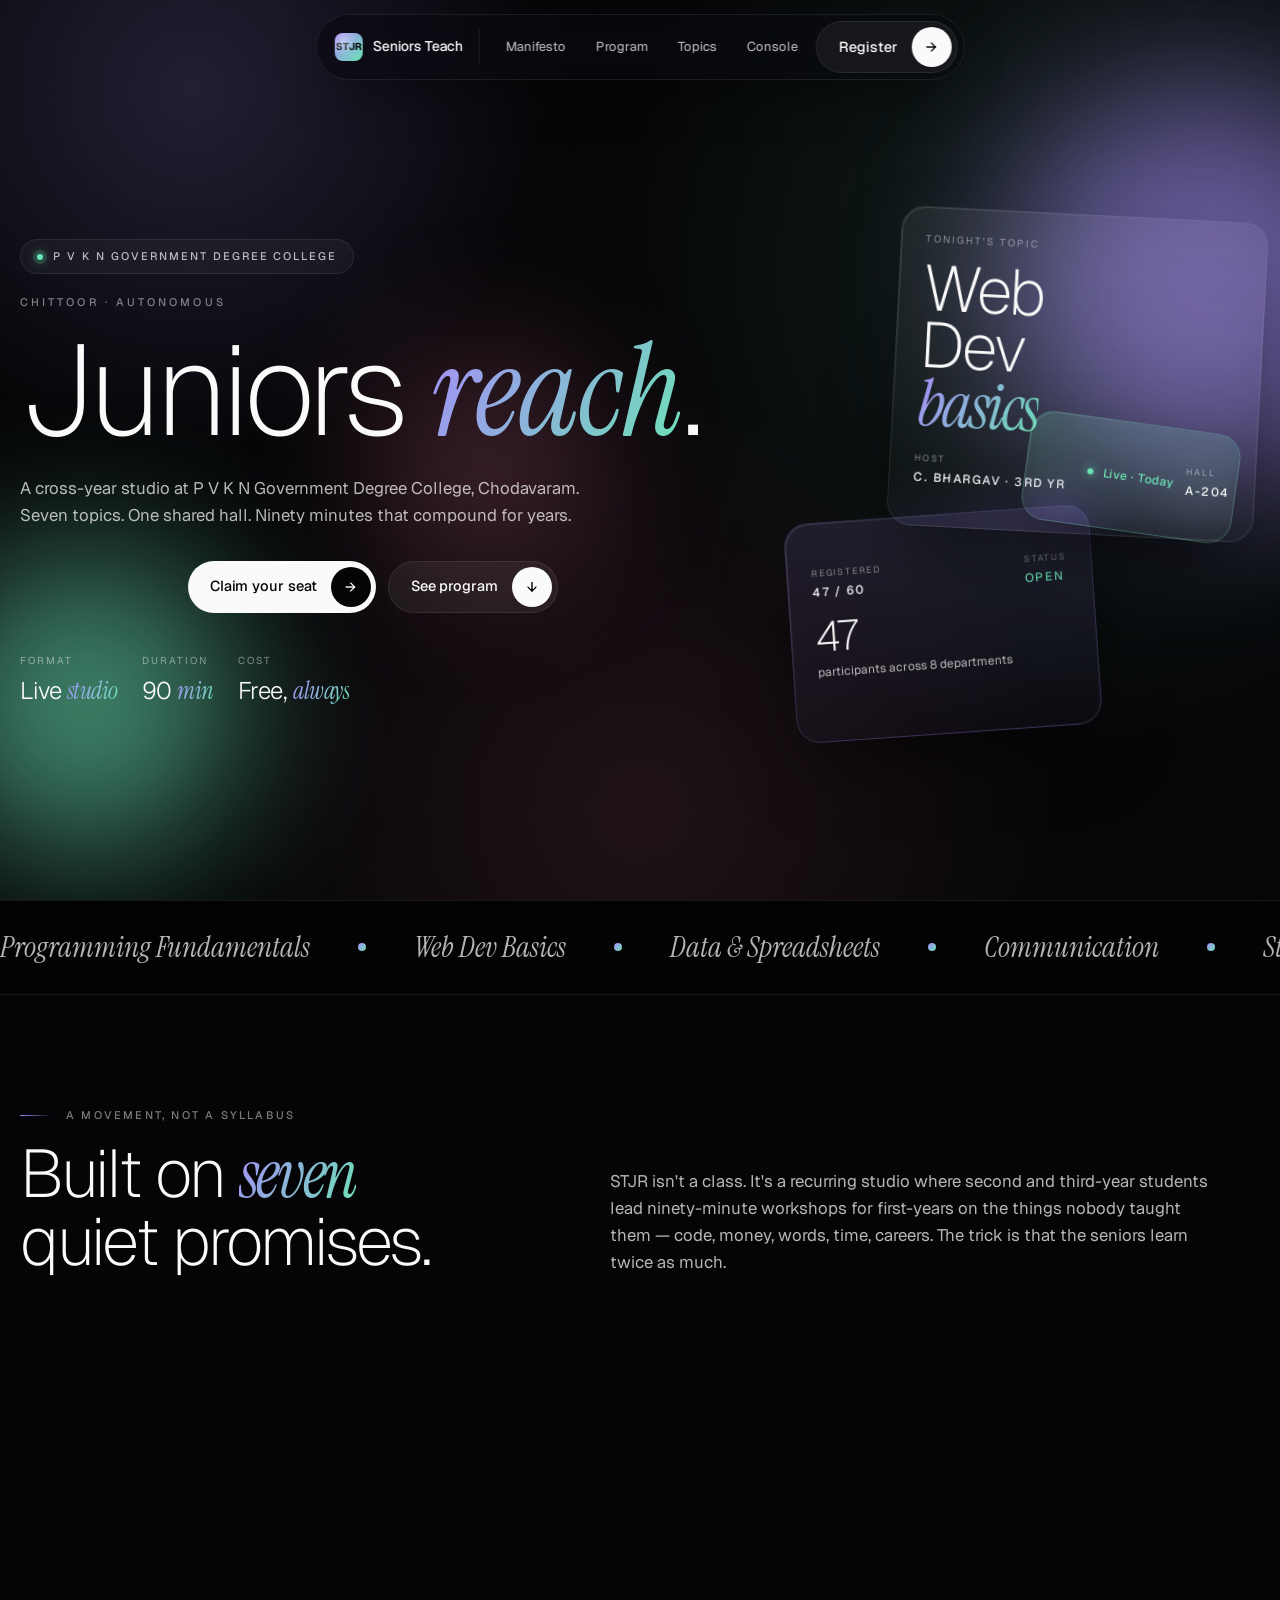
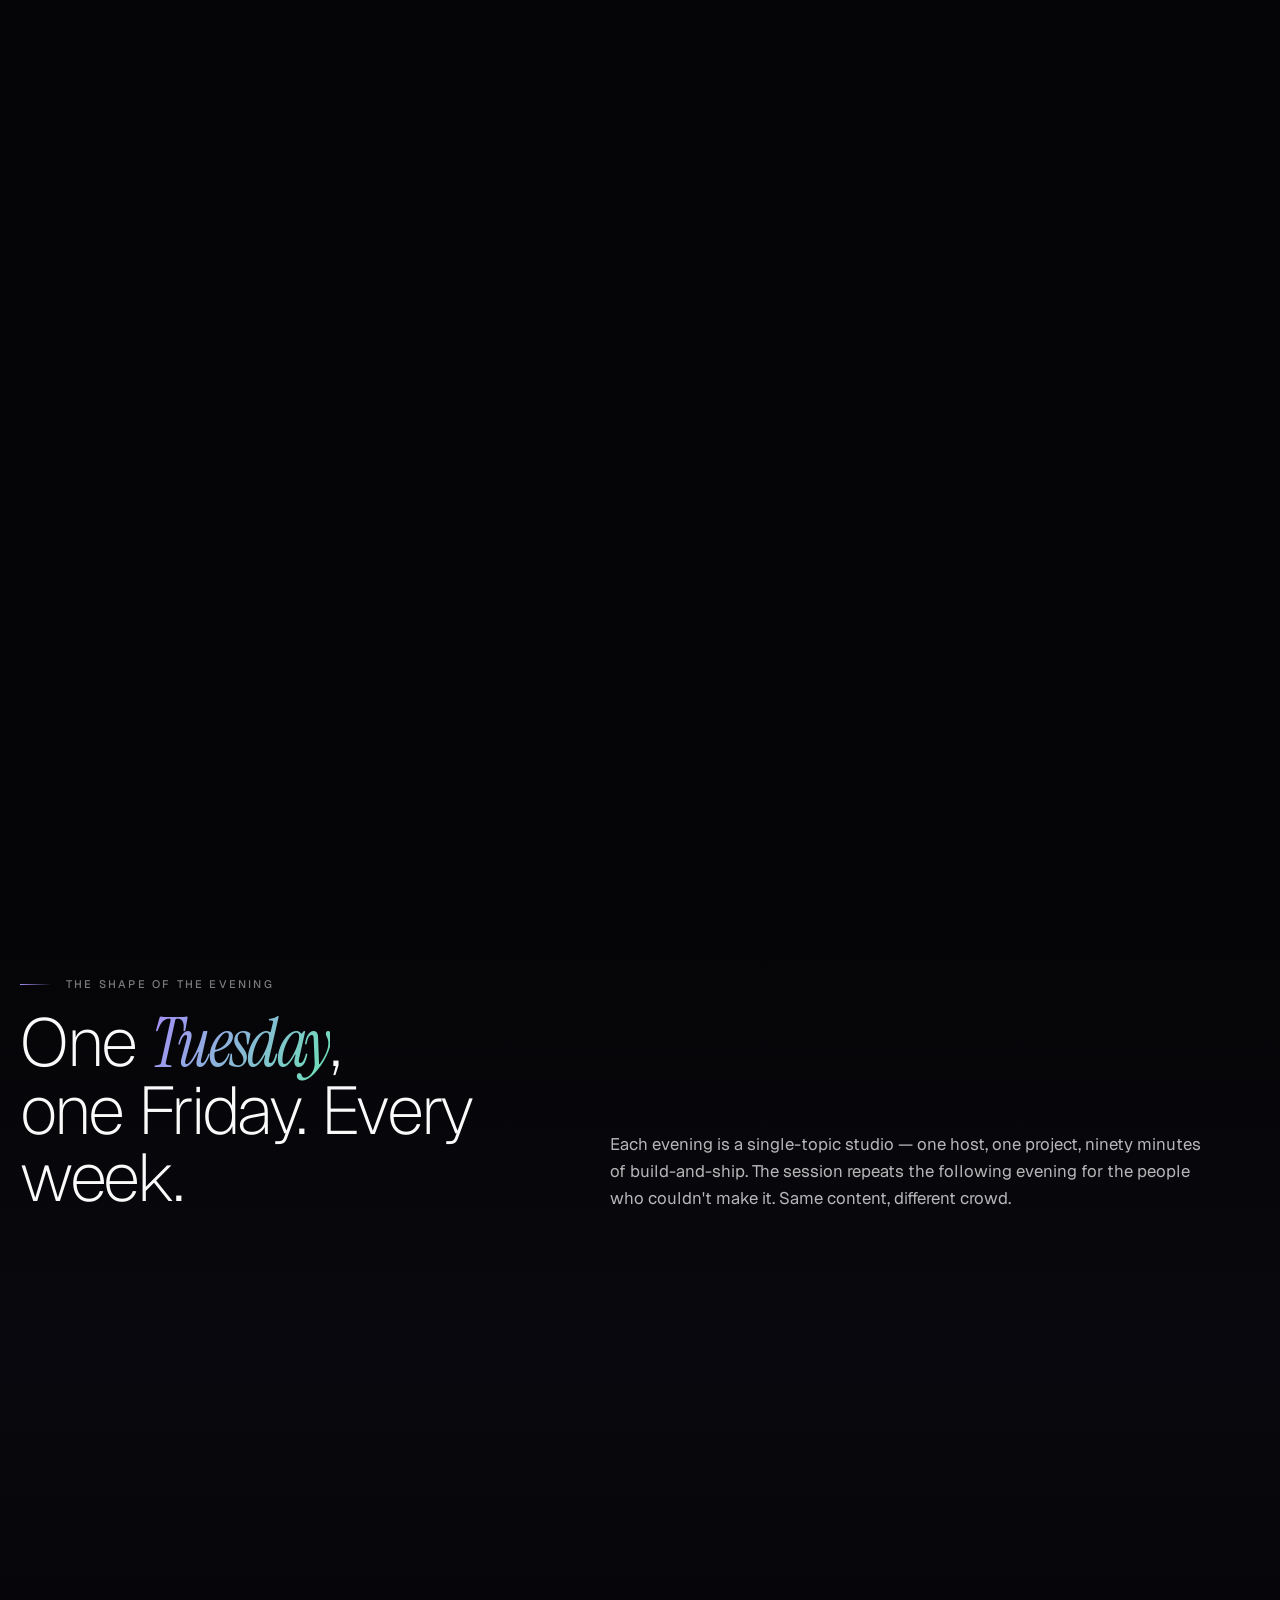
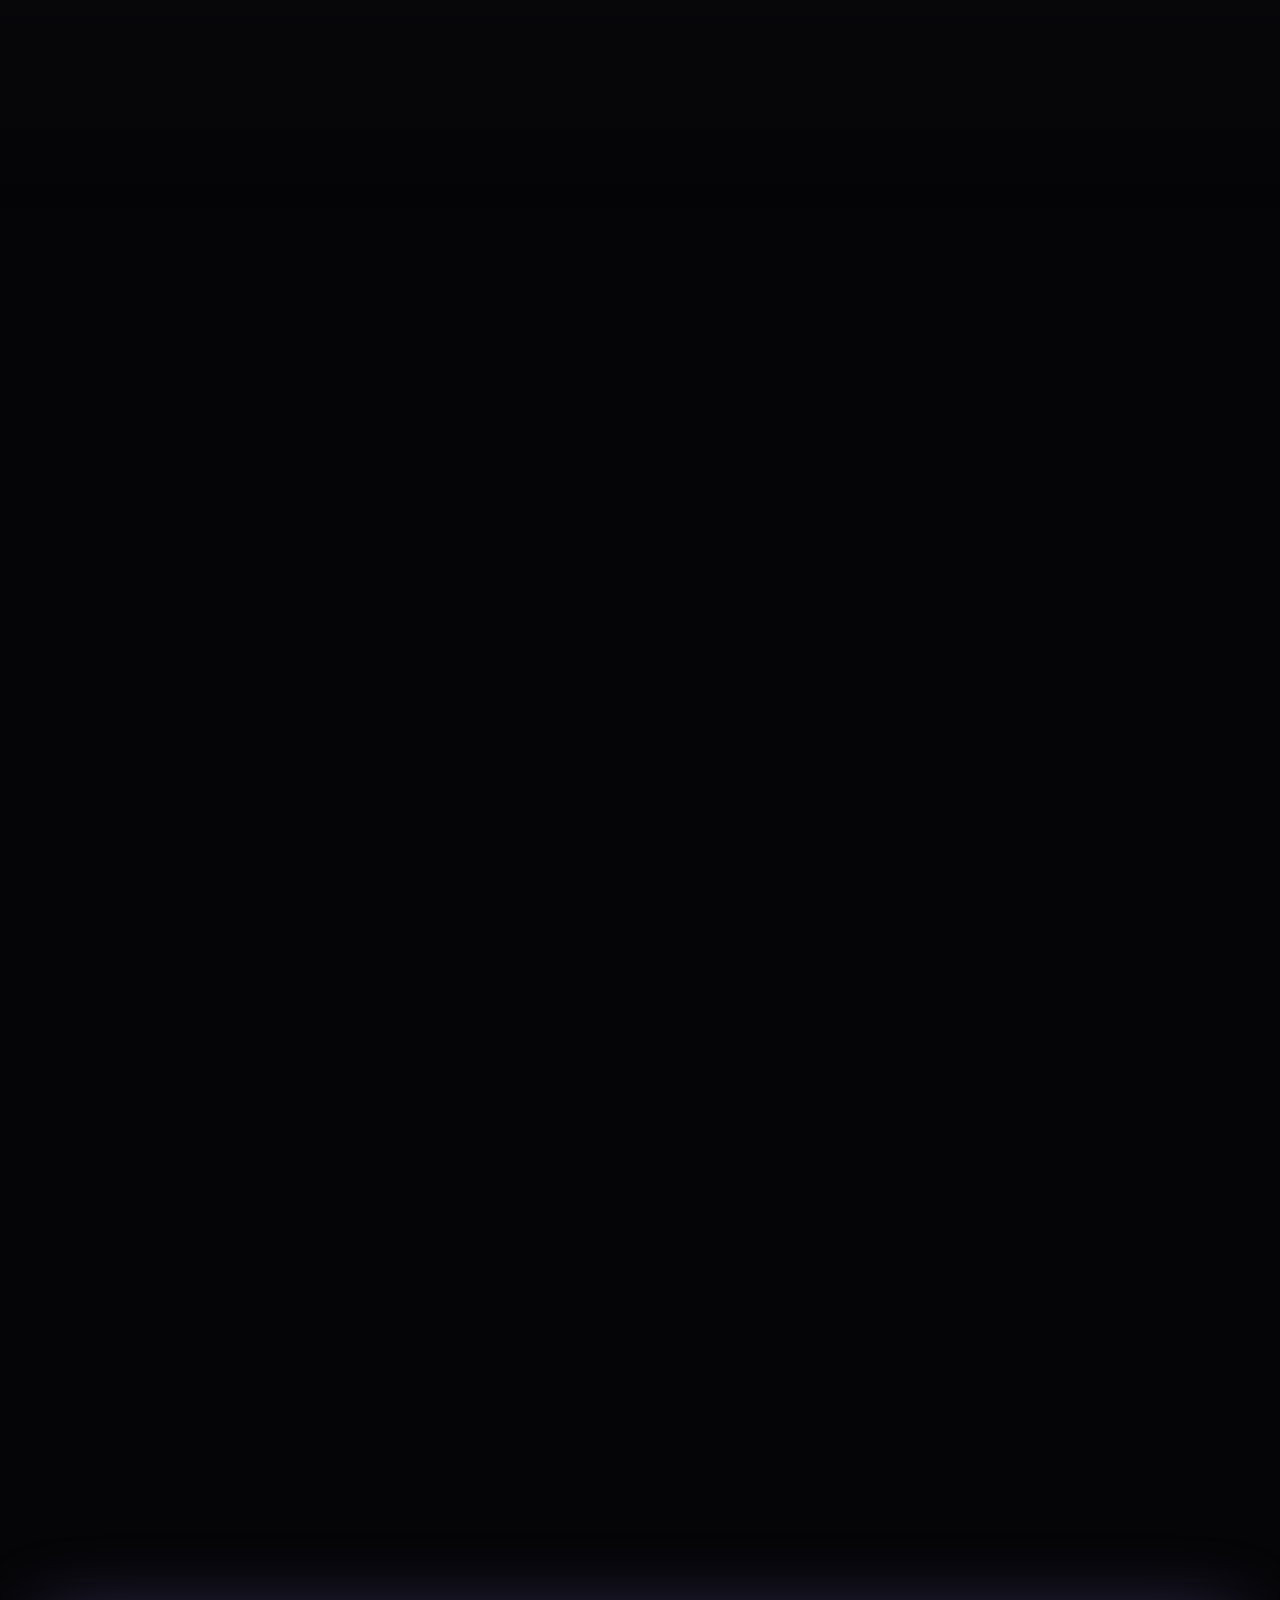
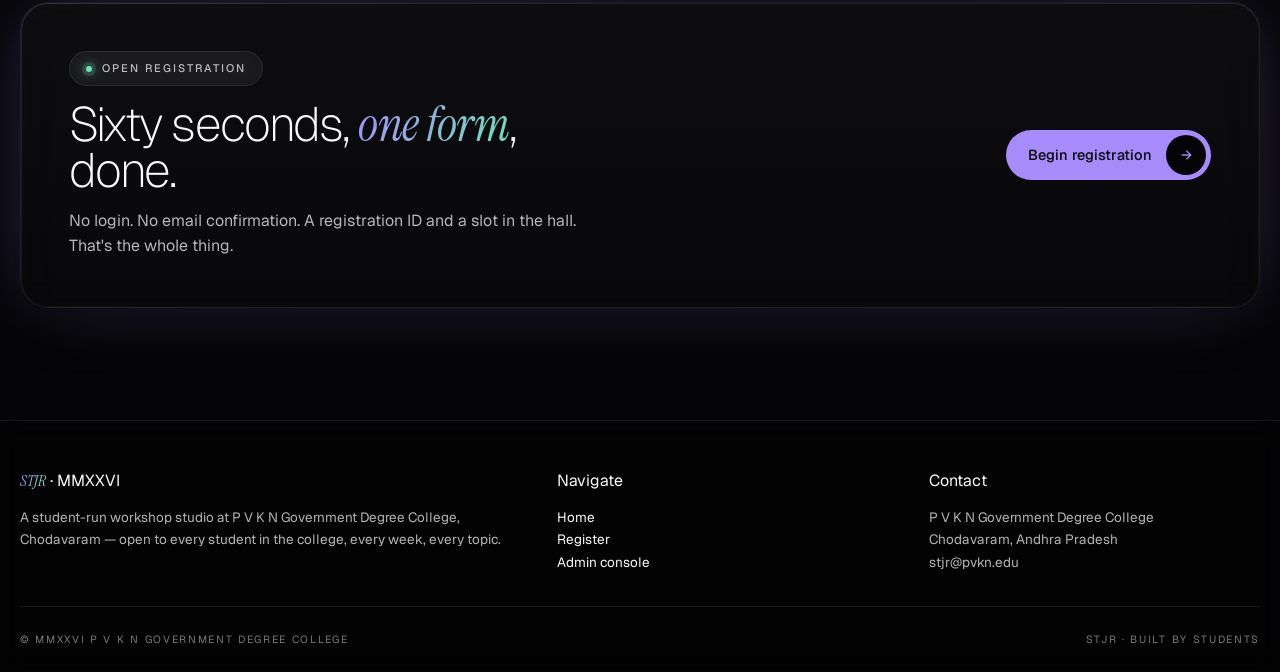
==== commit 869b7a31: "Mobile performance & responsiveness optimization - Add js/nav.js shared module: rAF-throttled scroll" ====
--- a/index.html
+++ b/index.html
@@ -383,43 +383,6 @@
     </div>
   </footer>
 
-  <script>
-    // Nav scroll
-    const nav = document.getElementById("nav");
-    if (nav) {
-      window.addEventListener("scroll", () => {
-        nav.classList.toggle("is-scrolled", window.scrollY > 20);
-      }, { passive: true });
-    }
-
-    // Hamburger
-    const ham = document.getElementById("hamburger");
-    const overlay = document.getElementById("navOverlay");
-    if (ham && overlay) {
-      ham.addEventListener("click", () => {
-        ham.classList.toggle("active");
-        overlay.classList.toggle("open");
-        document.body.style.overflow = overlay.classList.contains("open") ? "hidden" : "";
-      });
-      overlay.querySelectorAll("a").forEach(a => a.addEventListener("click", () => {
-        ham.classList.remove("active");
-        overlay.classList.remove("open");
-        document.body.style.overflow = "";
-      }));
-    }
-
-    // Reveal observer — only transform + opacity (GPU-safe)
-    const io = new IntersectionObserver((entries) => {
-      entries.forEach(e => {
-        if (e.isIntersecting) {
-          e.target.classList.add("is-visible");
-          io.unobserve(e.target);
-        }
-      });
-    }, { threshold: 0.12, rootMargin: "0px 0px -40px 0px" });
-
-    document.querySelectorAll("[data-reveal], .stagger").forEach(el => io.observe(el));
-  </script>
-
+  <script src="js/nav.js" defer></script>
 </body>
 </html>
--- a/css/style.css
+++ b/css/style.css
@@ -75,6 +75,7 @@
     radial-gradient(ellipse 700px 700px at 50% 90%, rgba(251, 125, 168, 0.10), transparent 60%),
     var(--void);
   pointer-events: none;
+  contain: strict;
 }
 
 /* Subtle scanline/noise via SVG */
@@ -87,6 +88,7 @@
   opacity: 0.025;
   background-image: url("data:image/svg+xml;utf8,<svg viewBox='0 0 200 200' xmlns='http://www.w3.org/2000/svg'><filter id='n'><feTurbulence type='fractalNoise' baseFrequency='0.9' numOctaves='2'/><feColorMatrix values='0 0 0 0 1 0 0 0 0 1 0 0 0 0 1 0 0 0 0.7 0'/></filter><rect width='100%25' height='100%25' filter='url(%23n)'/></svg>");
   mix-blend-mode: overlay;
+  contain: strict;
 }
 
 ::selection { background: var(--violet); color: var(--void); }
@@ -1974,6 +1976,115 @@
 /* -----------------------------------------------
    RESPONSIVE
    ----------------------------------------------- */
+
+/* -----------------------------------------------
+   MOBILE PERFORMANCE — kill expensive paint
+   -----------------------------------------------
+   On phones the GPU is the bottleneck. The desktop
+   design stacks multiple backdrop blurs, blurred
+   gradient orbs, a noise overlay, and continuous
+   keyframe animations. All of those are pure
+   paint cost — disabling them on mobile preserves
+   the same visual identity (the layout, colors,
+   and structure are untouched) but cuts a huge
+   amount of GPU work per frame.
+   ----------------------------------------------- */
+@media (max-width: 1024px) {
+  /* No more giant blurred gradient orbs. They become
+     simple radial halos with no filter — visually
+     similar, no GPU blur. */
+  .hero .orb,
+  .auth-wrap::before,
+  .success-wrap::before {
+    filter: none !important;
+    transform: translate3d(0, 0, 0);
+  }
+
+  /* Orbs float on desktop. On mobile they sit still. */
+  .hero .orb { animation: none !important; }
+}
+
+@media (max-width: 768px) {
+  /* No noise/grain overlay on phones — it forces
+     a fixed-position repaint of the whole viewport
+     every frame. The page still looks the same. */
+  body::after { display: none !important; }
+
+  /* Glass cards keep their translucent background
+     but drop the expensive backdrop-filter. They
+     look slightly more "solid" but the design
+     language is preserved. */
+  .glass,
+  .nav-floating,
+  .auth-wrap,
+  .success-card,
+  .details-wrap,
+  .form-wrap,
+  .bezel,
+  .toolbar,
+  .table-wrap,
+  .stat-card {
+    backdrop-filter: none !important;
+    -webkit-backdrop-filter: none !important;
+  }
+
+  /* Re-add a faint backdrop blur only to the floating
+     nav and the overlay (they are fixed-position, not
+     scrolling, so blur cost is contained). */
+  .nav-floating,
+  .nav-overlay {
+    backdrop-filter: blur(16px) saturate(140%) !important;
+    -webkit-backdrop-filter: blur(16px) saturate(140%) !important;
+  }
+
+  /* Disable continuous keyframe animations — they
+     are decorative on desktop but cost frames on
+     mobile. The elements keep their final state.
+     (Spinner is kept — it's a load-state indicator
+     that needs to spin while a network request
+     is in flight.) */
+  .pulse-dot,
+  .ticker-track,
+  .success-mark::before,
+  .success-mark::after {
+    animation: none !important;
+  }
+
+  /* Simpler, lighter shadows on mobile. The inset
+     highlight on glass is also dropped — only the
+     outer ambient shadow remains. */
+  .glass,
+  .form-wrap,
+  .success-card,
+  .details-wrap,
+  .auth-wrap,
+  .stat-card {
+    box-shadow: 0 6px 18px rgba(0, 0, 0, 0.25) !important;
+  }
+
+  /* The scroll-reveal animation also uses a CSS
+     `filter: blur()` on entry, which forces a
+     paint per element. On mobile, skip the blur
+     and just fade+slide. */
+  [data-reveal],
+  [data-reveal="left"],
+  .stagger > * {
+    filter: none !important;
+  }
+
+  /* Forms: prevent iOS zoom on focus by ensuring
+     every input uses a 16px+ font size. */
+  input, select, textarea, button {
+    font-size: 16px;
+  }
+  /* But keep tiny labels/captions small. */
+  .form-group label,
+  .lbl, .card-meta,
+  th, .eyebrow {
+    font-size: revert;
+  }
+}
+
 @media (max-width: 768px) {
   .hero { padding: 6rem 1rem 3rem; }
   .section { padding-left: 1rem; padding-right: 1rem; }
@@ -1998,6 +2109,64 @@
   .details-wrap { padding: 1.5rem 1.25rem; }
   .form-row { gap: 0; }
   .form-row .form-group { margin-bottom: 1.25rem; }
+}
+
+/* -----------------------------------------------
+   SMALLEST PHONES — 320 / 360 / 375 px
+   -----------------------------------------------
+   Belt-and-suspenders: no element should ever
+   overflow the viewport, no matter the device.
+   ----------------------------------------------- */
+@media (max-width: 380px) {
+  .success-card,
+  .form-wrap,
+  .details-wrap,
+  .auth-wrap,
+  .stat-card { padding: 1.25rem 1rem; }
+  .auth-header { padding: 1.25rem 1rem 0.75rem; }
+  .auth-header h1 { font-size: 1.45rem; }
+  .success-card h1 { font-size: 1.55rem; }
+  .hero h1 { font-size: clamp(2rem, 11vw, 3rem); }
+  .hero-copy .eyebrow { font-size: 9px; padding: 5px 10px; }
+  .hero-copy .hero-subtitle { font-size: 10px; letter-spacing: 0.18em; }
+  .lede { font-size: 13.5px; }
+  .nav-floating { padding: 7px 9px; gap: 6px; }
+  .nav-floating .nav-cta-desktop { display: none; }
+  .nav-brand span:last-child { font-size: 11px; }
+  .nav-brand .nav-mark { width: 30px; height: 30px; }
+  .nav-brand .nav-mark span { font-size: 8.5px; }
+  .toolbar { padding: 0.4rem; gap: 0.4rem; }
+  .toolbar .search { padding: 10px 12px; font-size: 13px; }
+  .toolbar select { padding: 9px 32px 9px 12px; font-size: 12px; }
+  .btn-refresh { padding: 9px 14px; font-size: 11.5px; min-height: 38px; }
+  .stat-card { border-radius: 18px; }
+  .stat-card .stat-value { font-size: 1.85rem; }
+  .stat-card .stat-label { font-size: 9px; }
+  .table-wrap { border-radius: 18px; }
+  th, td { padding: 10px 12px; font-size: 12px; }
+  .btn-magnetic { padding: 12px 18px; font-size: 12.5px; }
+  .btn-magnetic .icon-pill { width: 26px; height: 26px; }
+  .hero .orb-1 { width: 260px; height: 260px; }
+  .hero .orb-2 { width: 220px; height: 220px; }
+  .hero .orb-3 { width: 180px; height: 180px; }
+  .detail-item { padding: 0.7rem 0.85rem; }
+  .detail-item .val { font-size: 12.5px; }
+  .detail-item .lbl { font-size: 9px; letter-spacing: 0.16em; }
+  .footer { padding: 2rem 1rem 1rem; }
+  .footer-bottom { font-size: 9.5px; }
+  .confirm-row { padding: 10px 12px; }
+  .confirm-row strong { font-size: 10px; letter-spacing: 0.15em; }
+  .confirm-row .val { font-size: 12.5px; }
+  .reg-id-display { font-size: 14px; padding: 12px 14px; letter-spacing: 0.1em; }
+  .nav-overlay a { font-size: clamp(1.5rem, 8vw, 2.2rem); }
+}
+
+/* Hard overflow guard: if any element accidentally
+   exceeds the viewport width, hide it. The page
+   body itself can never scroll horizontally. */
+html, body {
+  max-width: 100%;
+  overflow-x: hidden;
 }
 
 /* -----------------------------------------------
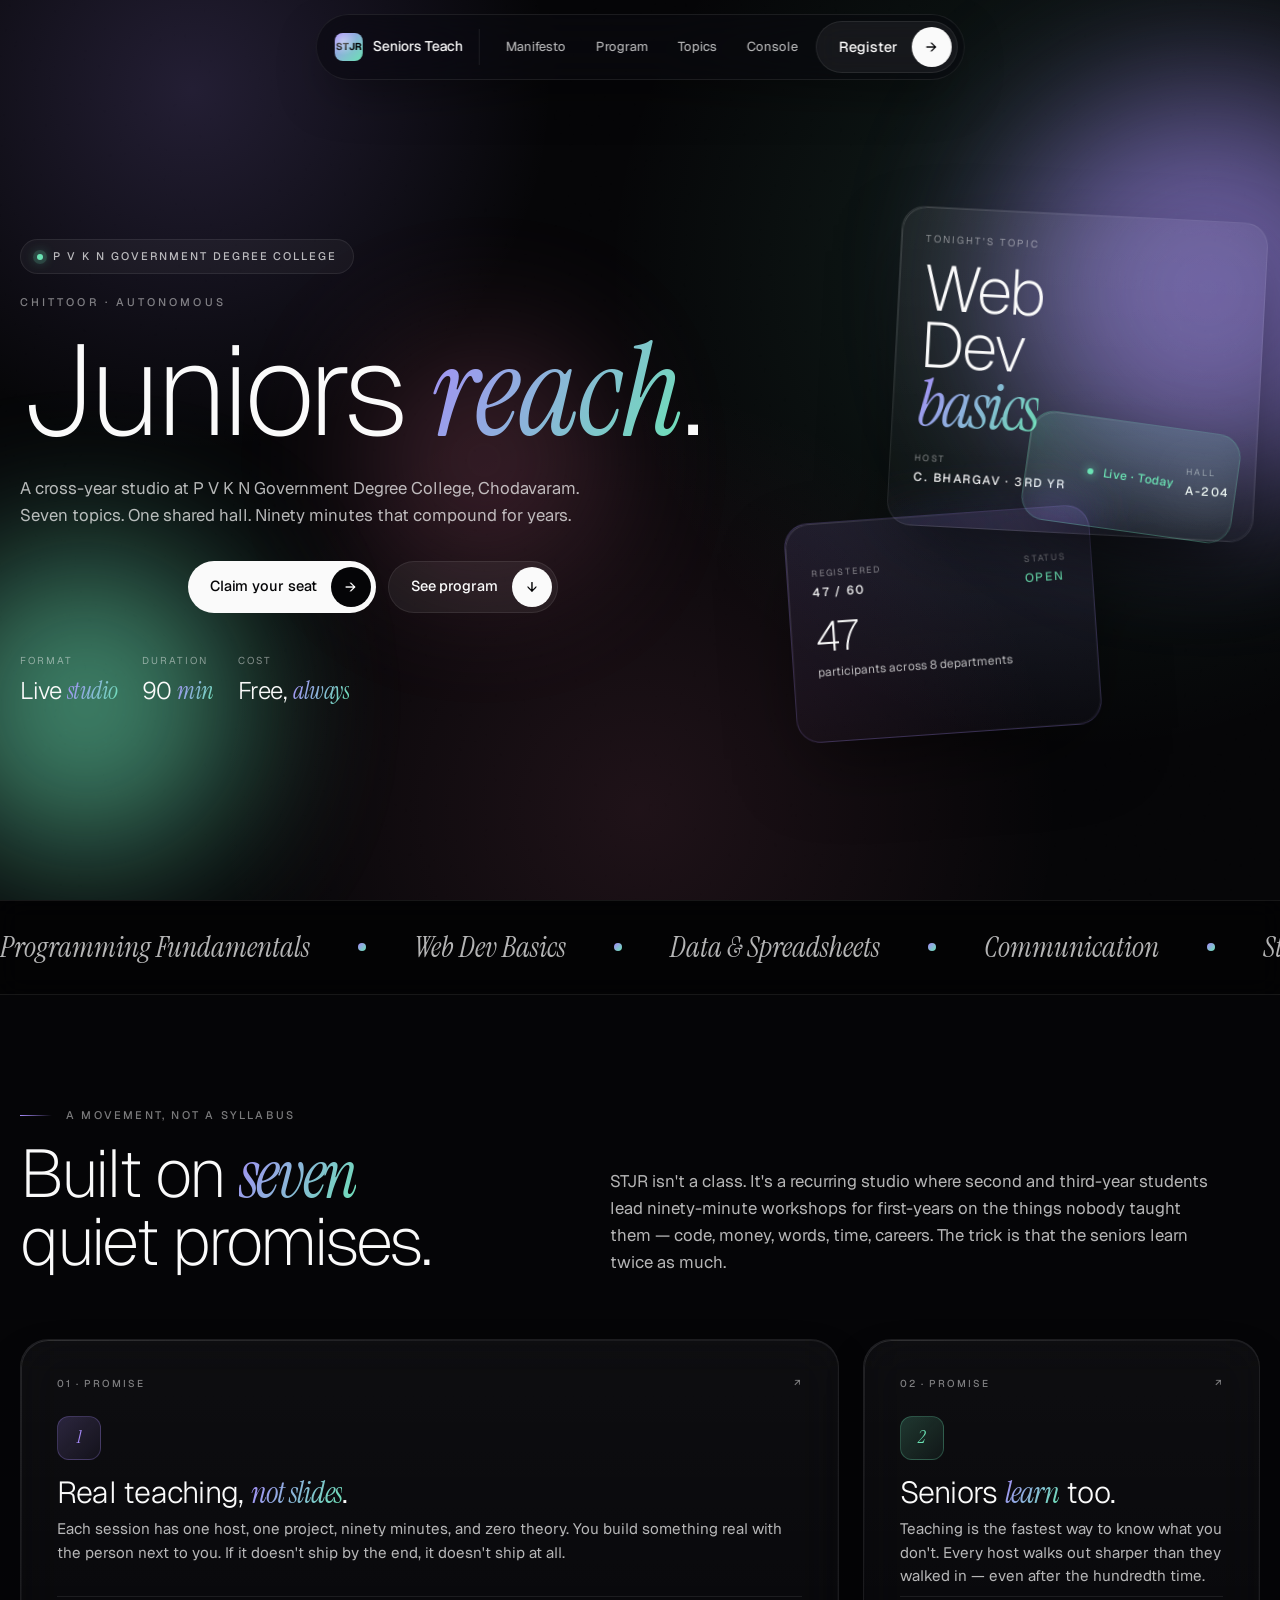
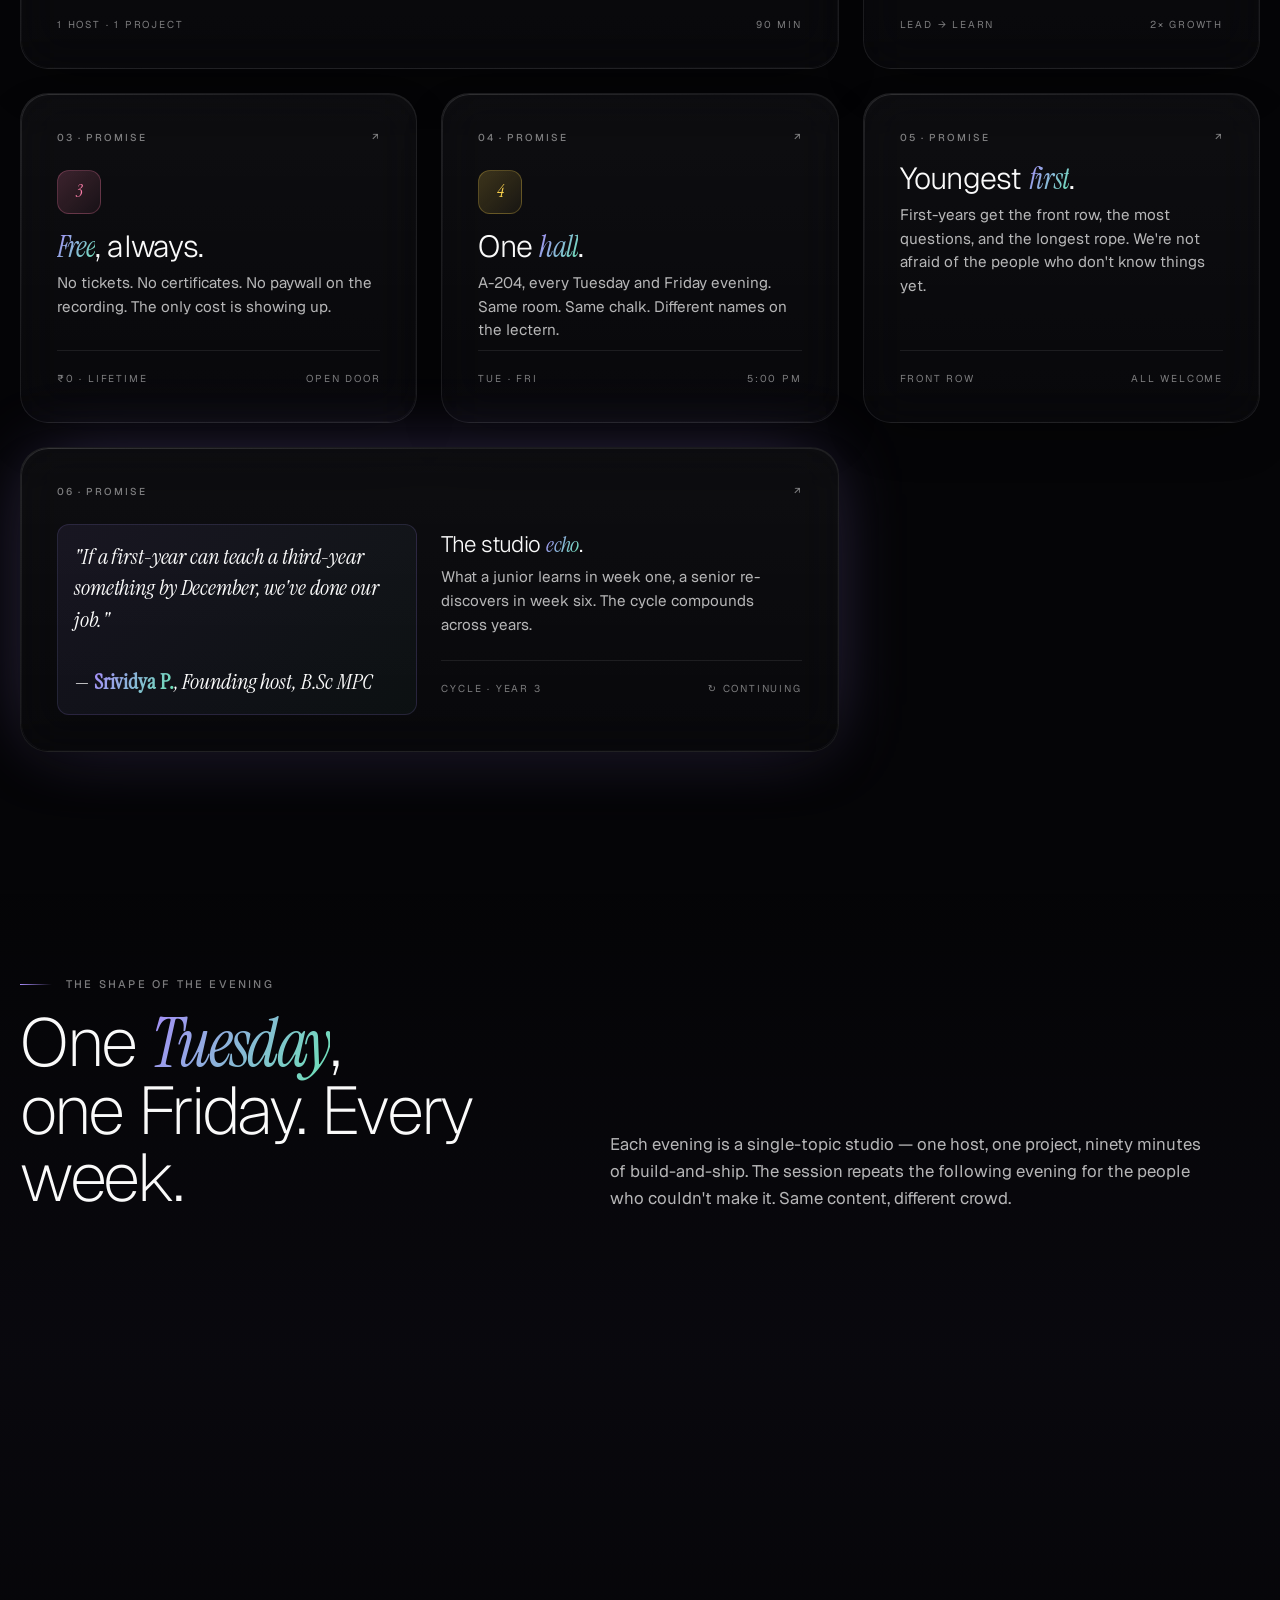
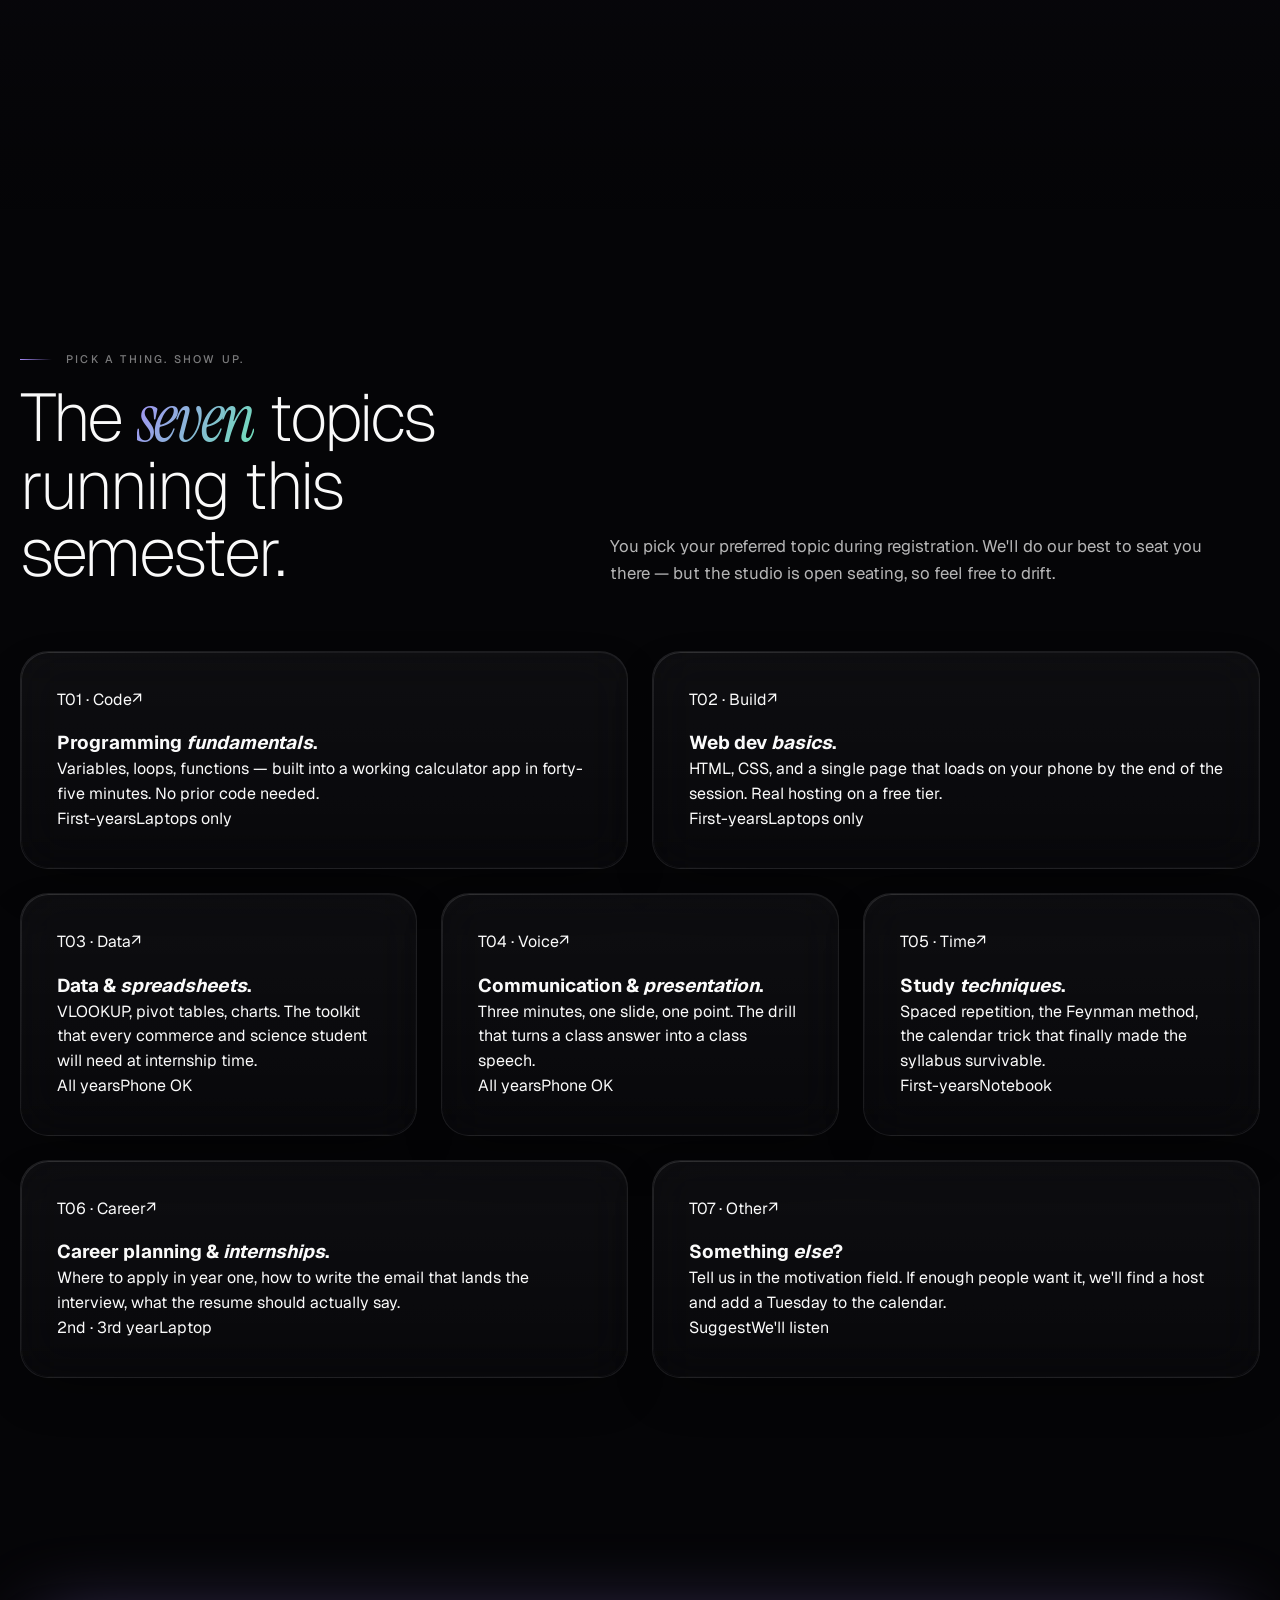
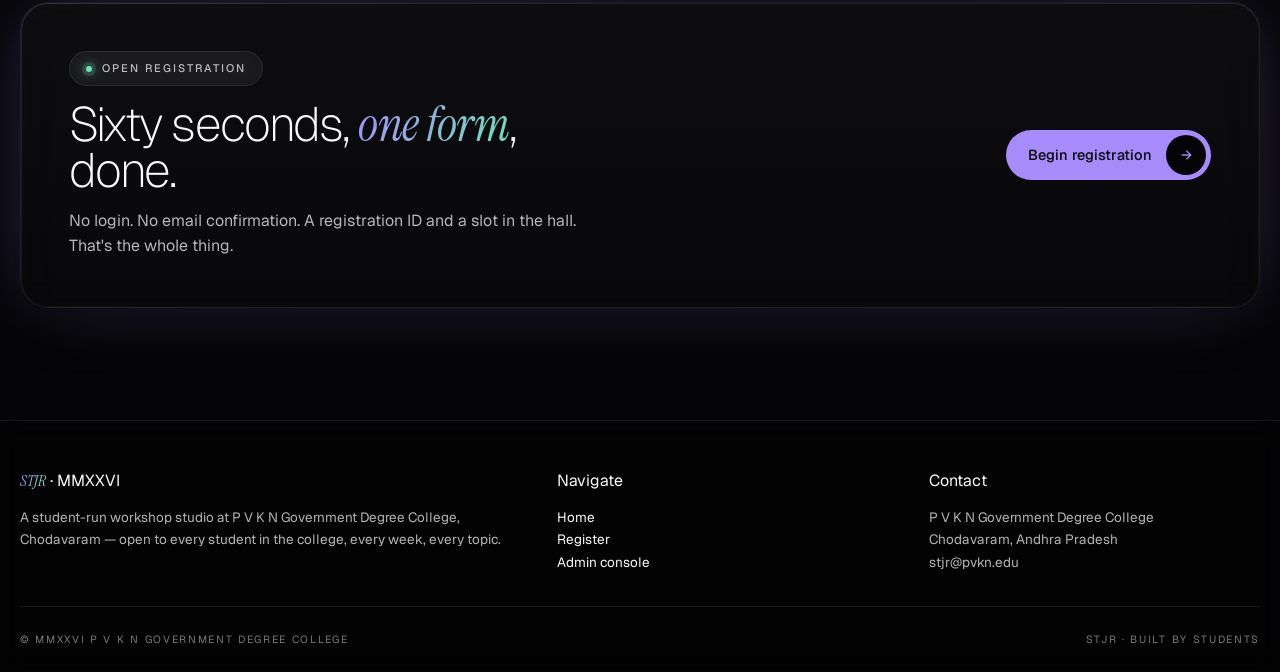
==== commit 1f10b670: "Revert 869b7a3 — restore previous-good visual design The previous commit removed animations, glass e" ====
--- a/index.html
+++ b/index.html
@@ -383,6 +383,43 @@
     </div>
   </footer>
 
-  <script src="js/nav.js" defer></script>
+  <script>
+    // Nav scroll
+    const nav = document.getElementById("nav");
+    if (nav) {
+      window.addEventListener("scroll", () => {
+        nav.classList.toggle("is-scrolled", window.scrollY > 20);
+      }, { passive: true });
+    }
+
+    // Hamburger
+    const ham = document.getElementById("hamburger");
+    const overlay = document.getElementById("navOverlay");
+    if (ham && overlay) {
+      ham.addEventListener("click", () => {
+        ham.classList.toggle("active");
+        overlay.classList.toggle("open");
+        document.body.style.overflow = overlay.classList.contains("open") ? "hidden" : "";
+      });
+      overlay.querySelectorAll("a").forEach(a => a.addEventListener("click", () => {
+        ham.classList.remove("active");
+        overlay.classList.remove("open");
+        document.body.style.overflow = "";
+      }));
+    }
+
+    // Reveal observer — only transform + opacity (GPU-safe)
+    const io = new IntersectionObserver((entries) => {
+      entries.forEach(e => {
+        if (e.isIntersecting) {
+          e.target.classList.add("is-visible");
+          io.unobserve(e.target);
+        }
+      });
+    }, { threshold: 0.12, rootMargin: "0px 0px -40px 0px" });
+
+    document.querySelectorAll("[data-reveal], .stagger").forEach(el => io.observe(el));
+  </script>
+
 </body>
 </html>
--- a/css/style.css
+++ b/css/style.css
@@ -75,7 +75,6 @@
     radial-gradient(ellipse 700px 700px at 50% 90%, rgba(251, 125, 168, 0.10), transparent 60%),
     var(--void);
   pointer-events: none;
-  contain: strict;
 }
 
 /* Subtle scanline/noise via SVG */
@@ -88,7 +87,6 @@
   opacity: 0.025;
   background-image: url("data:image/svg+xml;utf8,<svg viewBox='0 0 200 200' xmlns='http://www.w3.org/2000/svg'><filter id='n'><feTurbulence type='fractalNoise' baseFrequency='0.9' numOctaves='2'/><feColorMatrix values='0 0 0 0 1 0 0 0 0 1 0 0 0 0 1 0 0 0 0.7 0'/></filter><rect width='100%25' height='100%25' filter='url(%23n)'/></svg>");
   mix-blend-mode: overlay;
-  contain: strict;
 }
 
 ::selection { background: var(--violet); color: var(--void); }
@@ -1976,115 +1974,6 @@
 /* -----------------------------------------------
    RESPONSIVE
    ----------------------------------------------- */
-
-/* -----------------------------------------------
-   MOBILE PERFORMANCE — kill expensive paint
-   -----------------------------------------------
-   On phones the GPU is the bottleneck. The desktop
-   design stacks multiple backdrop blurs, blurred
-   gradient orbs, a noise overlay, and continuous
-   keyframe animations. All of those are pure
-   paint cost — disabling them on mobile preserves
-   the same visual identity (the layout, colors,
-   and structure are untouched) but cuts a huge
-   amount of GPU work per frame.
-   ----------------------------------------------- */
-@media (max-width: 1024px) {
-  /* No more giant blurred gradient orbs. They become
-     simple radial halos with no filter — visually
-     similar, no GPU blur. */
-  .hero .orb,
-  .auth-wrap::before,
-  .success-wrap::before {
-    filter: none !important;
-    transform: translate3d(0, 0, 0);
-  }
-
-  /* Orbs float on desktop. On mobile they sit still. */
-  .hero .orb { animation: none !important; }
-}
-
-@media (max-width: 768px) {
-  /* No noise/grain overlay on phones — it forces
-     a fixed-position repaint of the whole viewport
-     every frame. The page still looks the same. */
-  body::after { display: none !important; }
-
-  /* Glass cards keep their translucent background
-     but drop the expensive backdrop-filter. They
-     look slightly more "solid" but the design
-     language is preserved. */
-  .glass,
-  .nav-floating,
-  .auth-wrap,
-  .success-card,
-  .details-wrap,
-  .form-wrap,
-  .bezel,
-  .toolbar,
-  .table-wrap,
-  .stat-card {
-    backdrop-filter: none !important;
-    -webkit-backdrop-filter: none !important;
-  }
-
-  /* Re-add a faint backdrop blur only to the floating
-     nav and the overlay (they are fixed-position, not
-     scrolling, so blur cost is contained). */
-  .nav-floating,
-  .nav-overlay {
-    backdrop-filter: blur(16px) saturate(140%) !important;
-    -webkit-backdrop-filter: blur(16px) saturate(140%) !important;
-  }
-
-  /* Disable continuous keyframe animations — they
-     are decorative on desktop but cost frames on
-     mobile. The elements keep their final state.
-     (Spinner is kept — it's a load-state indicator
-     that needs to spin while a network request
-     is in flight.) */
-  .pulse-dot,
-  .ticker-track,
-  .success-mark::before,
-  .success-mark::after {
-    animation: none !important;
-  }
-
-  /* Simpler, lighter shadows on mobile. The inset
-     highlight on glass is also dropped — only the
-     outer ambient shadow remains. */
-  .glass,
-  .form-wrap,
-  .success-card,
-  .details-wrap,
-  .auth-wrap,
-  .stat-card {
-    box-shadow: 0 6px 18px rgba(0, 0, 0, 0.25) !important;
-  }
-
-  /* The scroll-reveal animation also uses a CSS
-     `filter: blur()` on entry, which forces a
-     paint per element. On mobile, skip the blur
-     and just fade+slide. */
-  [data-reveal],
-  [data-reveal="left"],
-  .stagger > * {
-    filter: none !important;
-  }
-
-  /* Forms: prevent iOS zoom on focus by ensuring
-     every input uses a 16px+ font size. */
-  input, select, textarea, button {
-    font-size: 16px;
-  }
-  /* But keep tiny labels/captions small. */
-  .form-group label,
-  .lbl, .card-meta,
-  th, .eyebrow {
-    font-size: revert;
-  }
-}
-
 @media (max-width: 768px) {
   .hero { padding: 6rem 1rem 3rem; }
   .section { padding-left: 1rem; padding-right: 1rem; }
@@ -2109,64 +1998,6 @@
   .details-wrap { padding: 1.5rem 1.25rem; }
   .form-row { gap: 0; }
   .form-row .form-group { margin-bottom: 1.25rem; }
-}
-
-/* -----------------------------------------------
-   SMALLEST PHONES — 320 / 360 / 375 px
-   -----------------------------------------------
-   Belt-and-suspenders: no element should ever
-   overflow the viewport, no matter the device.
-   ----------------------------------------------- */
-@media (max-width: 380px) {
-  .success-card,
-  .form-wrap,
-  .details-wrap,
-  .auth-wrap,
-  .stat-card { padding: 1.25rem 1rem; }
-  .auth-header { padding: 1.25rem 1rem 0.75rem; }
-  .auth-header h1 { font-size: 1.45rem; }
-  .success-card h1 { font-size: 1.55rem; }
-  .hero h1 { font-size: clamp(2rem, 11vw, 3rem); }
-  .hero-copy .eyebrow { font-size: 9px; padding: 5px 10px; }
-  .hero-copy .hero-subtitle { font-size: 10px; letter-spacing: 0.18em; }
-  .lede { font-size: 13.5px; }
-  .nav-floating { padding: 7px 9px; gap: 6px; }
-  .nav-floating .nav-cta-desktop { display: none; }
-  .nav-brand span:last-child { font-size: 11px; }
-  .nav-brand .nav-mark { width: 30px; height: 30px; }
-  .nav-brand .nav-mark span { font-size: 8.5px; }
-  .toolbar { padding: 0.4rem; gap: 0.4rem; }
-  .toolbar .search { padding: 10px 12px; font-size: 13px; }
-  .toolbar select { padding: 9px 32px 9px 12px; font-size: 12px; }
-  .btn-refresh { padding: 9px 14px; font-size: 11.5px; min-height: 38px; }
-  .stat-card { border-radius: 18px; }
-  .stat-card .stat-value { font-size: 1.85rem; }
-  .stat-card .stat-label { font-size: 9px; }
-  .table-wrap { border-radius: 18px; }
-  th, td { padding: 10px 12px; font-size: 12px; }
-  .btn-magnetic { padding: 12px 18px; font-size: 12.5px; }
-  .btn-magnetic .icon-pill { width: 26px; height: 26px; }
-  .hero .orb-1 { width: 260px; height: 260px; }
-  .hero .orb-2 { width: 220px; height: 220px; }
-  .hero .orb-3 { width: 180px; height: 180px; }
-  .detail-item { padding: 0.7rem 0.85rem; }
-  .detail-item .val { font-size: 12.5px; }
-  .detail-item .lbl { font-size: 9px; letter-spacing: 0.16em; }
-  .footer { padding: 2rem 1rem 1rem; }
-  .footer-bottom { font-size: 9.5px; }
-  .confirm-row { padding: 10px 12px; }
-  .confirm-row strong { font-size: 10px; letter-spacing: 0.15em; }
-  .confirm-row .val { font-size: 12.5px; }
-  .reg-id-display { font-size: 14px; padding: 12px 14px; letter-spacing: 0.1em; }
-  .nav-overlay a { font-size: clamp(1.5rem, 8vw, 2.2rem); }
-}
-
-/* Hard overflow guard: if any element accidentally
-   exceeds the viewport width, hide it. The page
-   body itself can never scroll horizontally. */
-html, body {
-  max-width: 100%;
-  overflow-x: hidden;
 }
 
 /* -----------------------------------------------
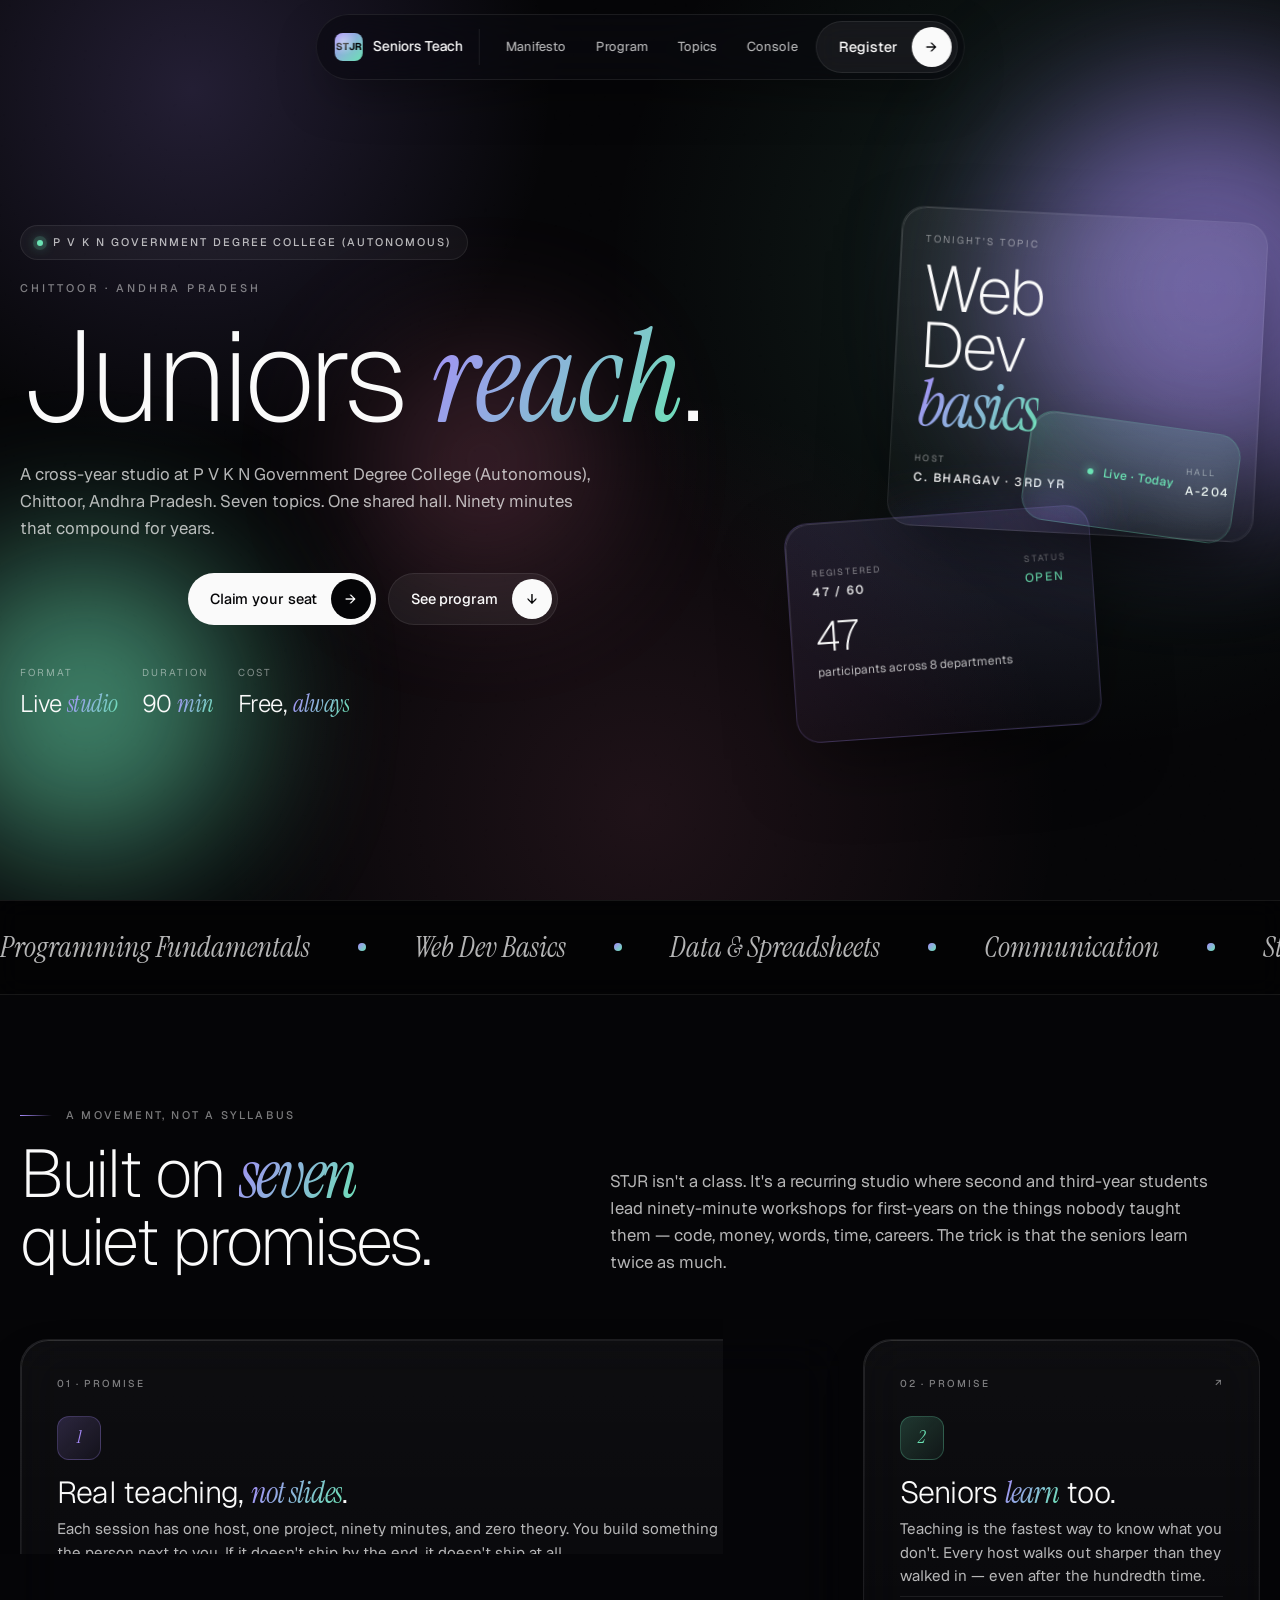
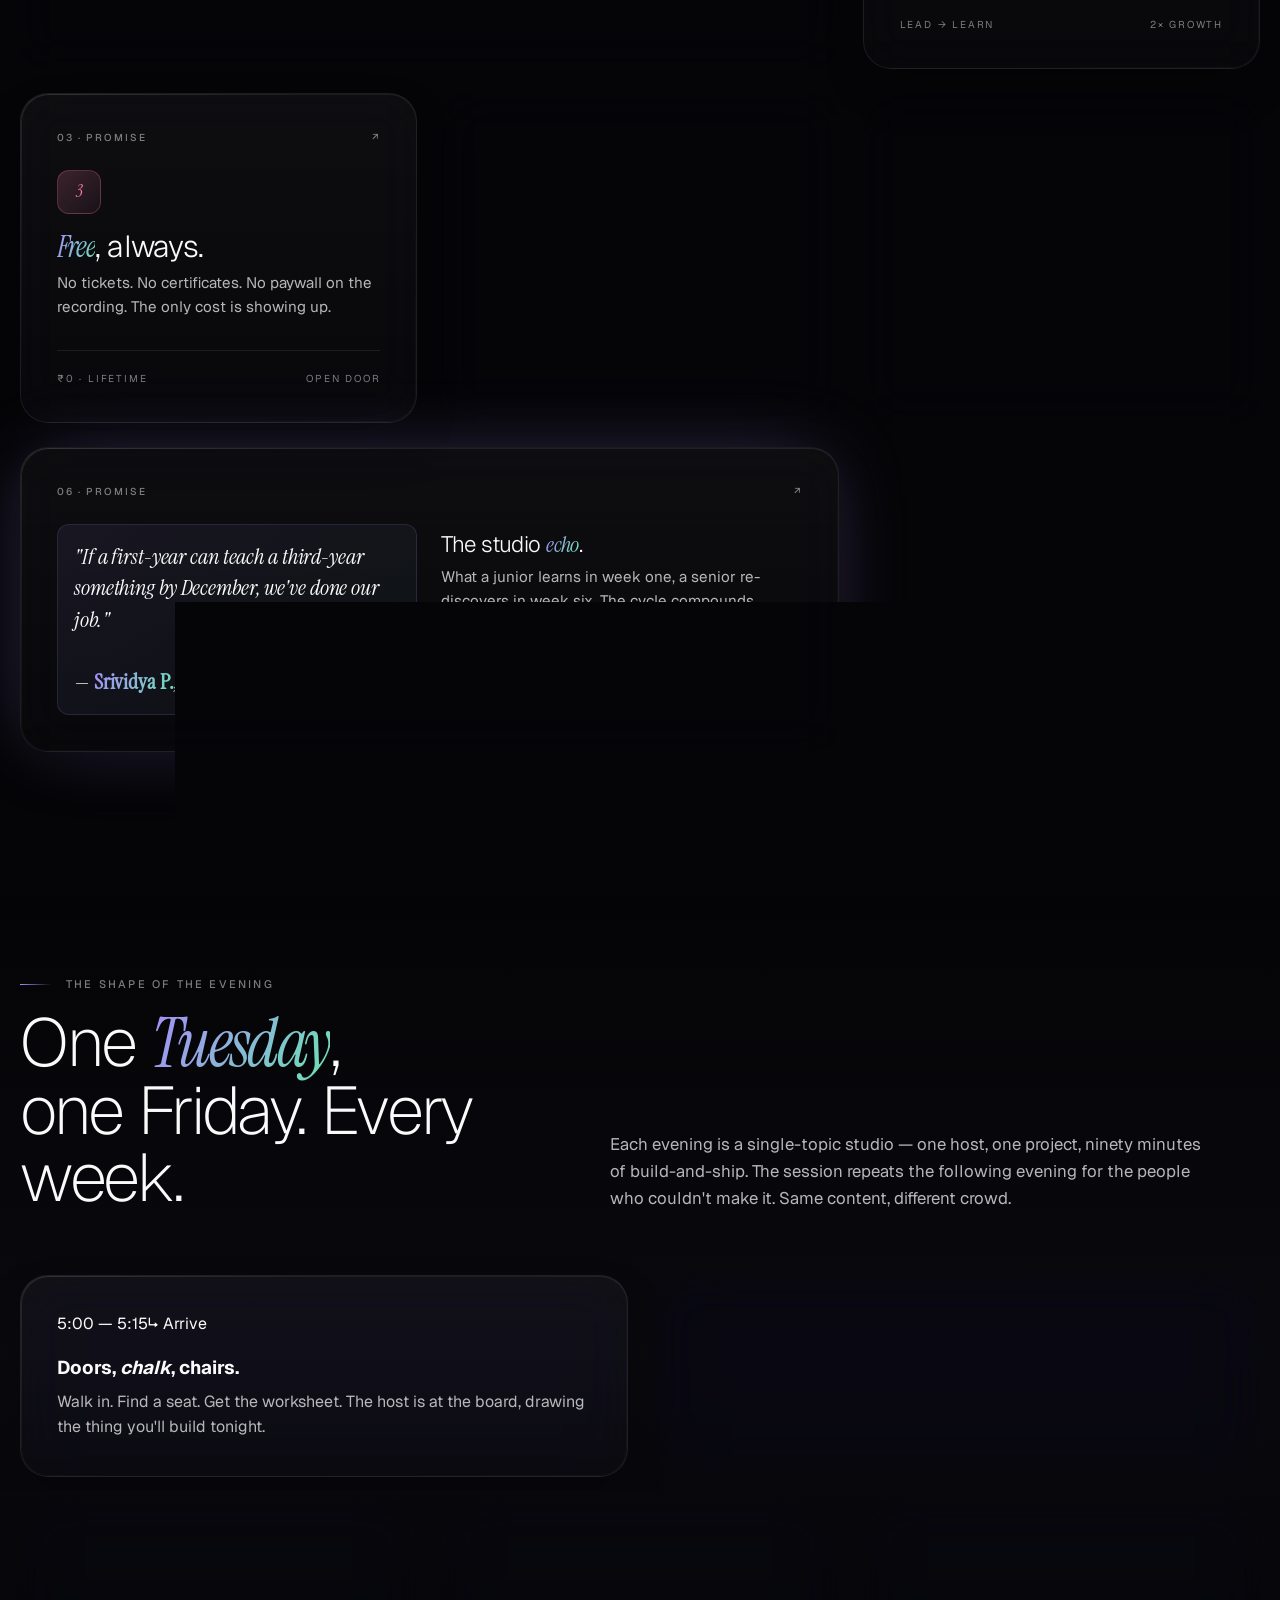
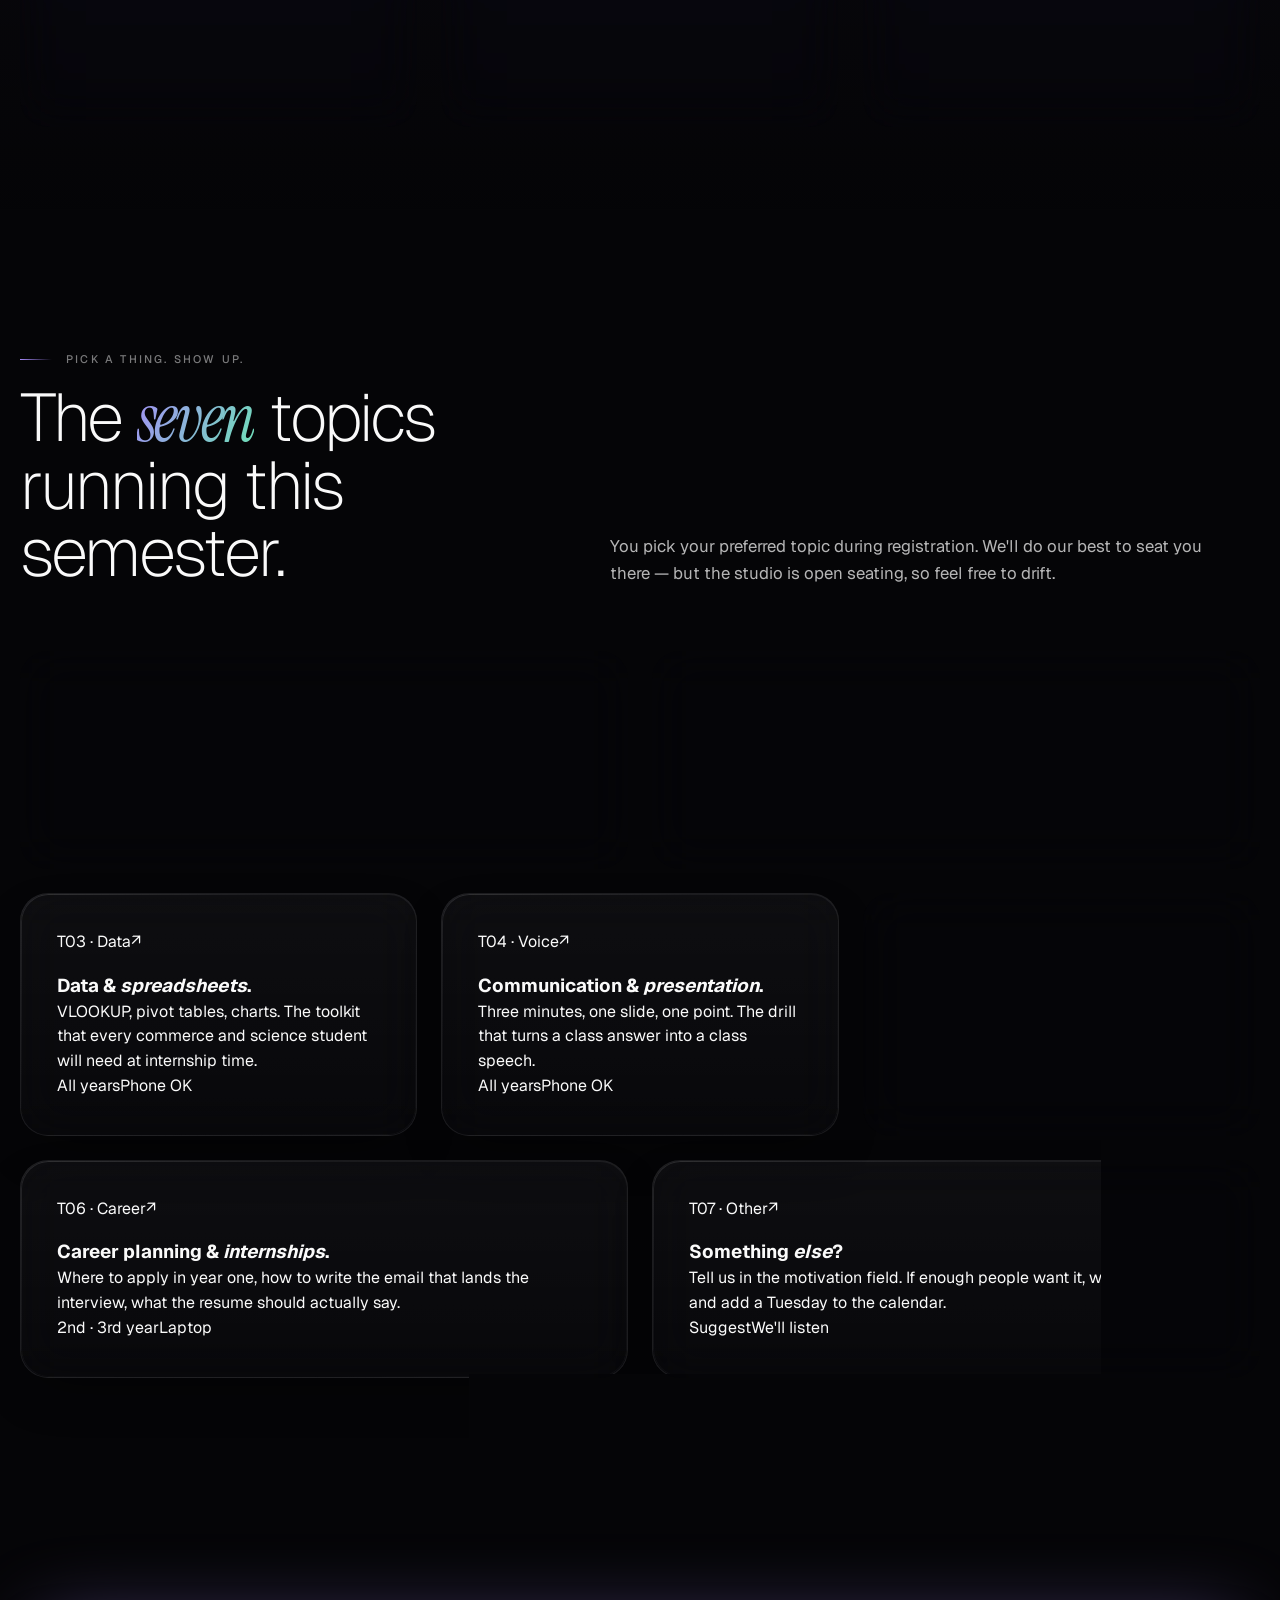
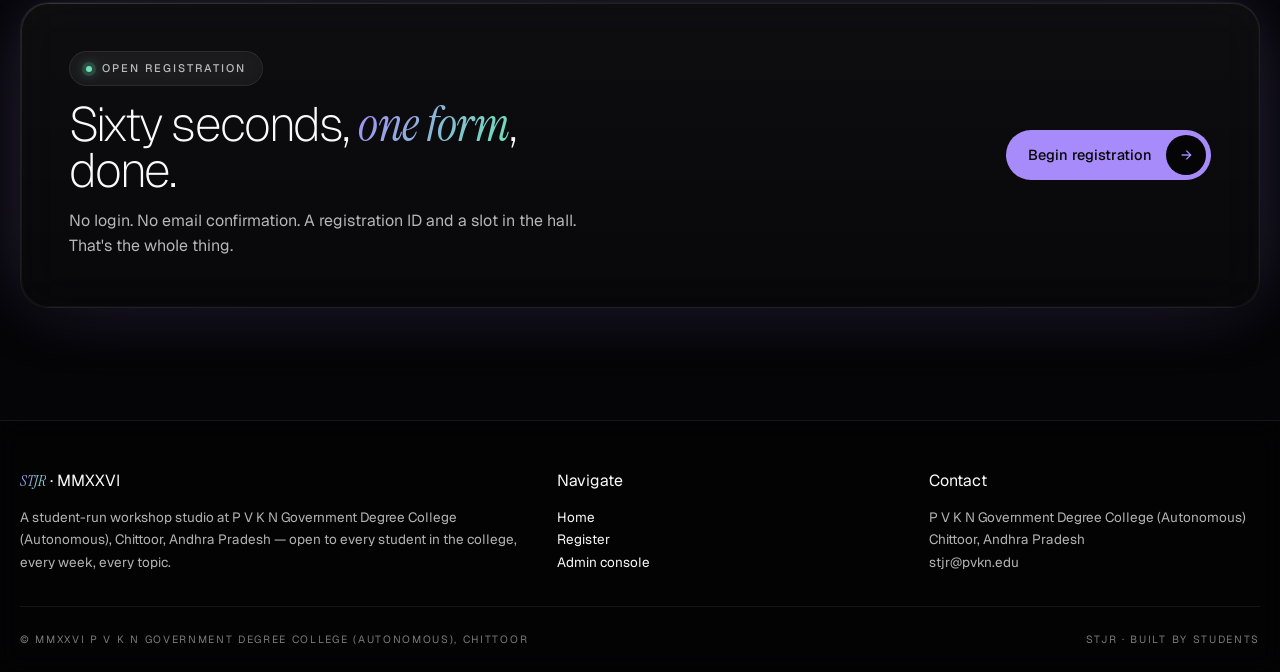
==== commit 0aa9064e: "Update college details: PVKN Govt College (Autonomous), Chittoor, AP - Hero subtitle: 'Chittoor \u00" ====
--- a/index.html
+++ b/index.html
@@ -4,7 +4,7 @@
   <meta charset="UTF-8" />
   <meta name="viewport" content="width=device-width, initial-scale=1.0" />
   <title>STJR MMXXVI — Seniors Teach, Juniors Reach</title>
-  <meta name="description" content="A cross-year workshop by P V K N Government Degree College — register in 60 seconds." />
+  <meta name="description" content="A cross-year workshop by P V K N Government Degree College (Autonomous), Chittoor, Andhra Pradesh — register in 60 seconds." />
   <link rel="preconnect" href="https://fonts.googleapis.com" />
   <link rel="preconnect" href="https://fonts.gstatic.com" crossorigin />
   <link rel="stylesheet" href="css/style.css" />
@@ -48,10 +48,10 @@
 
     <div class="hero-inner">
       <div class="hero-copy" data-reveal>
-        <span class="eyebrow"><span class="dot"></span> P V K N Government Degree College</span>
-        <span class="hero-subtitle">Chittoor · AUTONOMOUS</span>
+        <span class="eyebrow"><span class="dot"></span> P V K N Government Degree College (Autonomous)</span>
+        <span class="hero-subtitle">Chittoor · Andhra Pradesh</span>
         <h1 class="font-display">Juniors <em>reach</em>.</h1>
-        <p class="lede">A cross-year studio at P V K N Government Degree College, Chodavaram. Seven topics. One shared hall. Ninety minutes that compound for years.</p>
+        <p class="lede">A cross-year studio at P V K N Government Degree College (Autonomous), Chittoor, Andhra Pradesh. Seven topics. One shared hall. Ninety minutes that compound for years.</p>
         <div class="actions">
           <a href="register.html" class="btn-magnetic">
             <span>Claim your seat</span>
@@ -358,7 +358,7 @@
     <div class="footer-grid">
       <div>
         <h4><em>STJR</em> · MMXXVI</h4>
-        <p>A student-run workshop studio at P V K N Government Degree College, Chodavaram — open to every student in the college, every week, every topic.</p>
+        <p>A student-run workshop studio at P V K N Government Degree College (Autonomous), Chittoor, Andhra Pradesh — open to every student in the college, every week, every topic.</p>
       </div>
       <div>
         <h4>Navigate</h4>
@@ -371,14 +371,14 @@
       <div>
         <h4>Contact</h4>
         <ul>
-          <li>P V K N Government Degree College</li>
-          <li>Chodavaram, Andhra Pradesh</li>
+          <li>P V K N Government Degree College (Autonomous)</li>
+          <li>Chittoor, Andhra Pradesh</li>
           <li>stjr@pvkn.edu</li>
         </ul>
       </div>
     </div>
     <div class="footer-bottom">
-      <span>© MMXXVI P V K N Government Degree College</span>
+      <span>© MMXXVI P V K N Government Degree College (Autonomous), Chittoor</span>
       <span>STJR · Built by students</span>
     </div>
   </footer>
--- a/css/style.css
+++ b/css/style.css
@@ -1985,6 +1985,19 @@
   .nav-overlay a .num { width: 24px; font-size: 10px; }
   .footer { padding: 2.5rem 1rem 1.25rem; }
   .footer-bottom { font-size: 10px; flex-direction: column; align-items: flex-start; gap: 0.5rem; }
+
+  /* Mobile-only perf fix: hide the body::after noise overlay on phones.
+     It uses position:fixed + mix-blend-mode:overlay + an SVG noise
+     filter, which forces a full-viewport GPU repaint every frame and is
+     the most likely cause of scroll jank. The visual difference is
+     imperceptible (it's at 2.5% opacity). Desktop keeps it as-is. */
+  body::after { display: none; }
+
+  /* iOS Safari auto-zooms the page when a form field is focused if
+     its font-size is below 16px. This is a real iOS bug, not a
+     design choice — the inputs stay the same size visually because
+     16px is also what they already are on most fields. */
+  input, select, textarea { font-size: 16px; }
 }
 
 @media (max-width: 480px) {
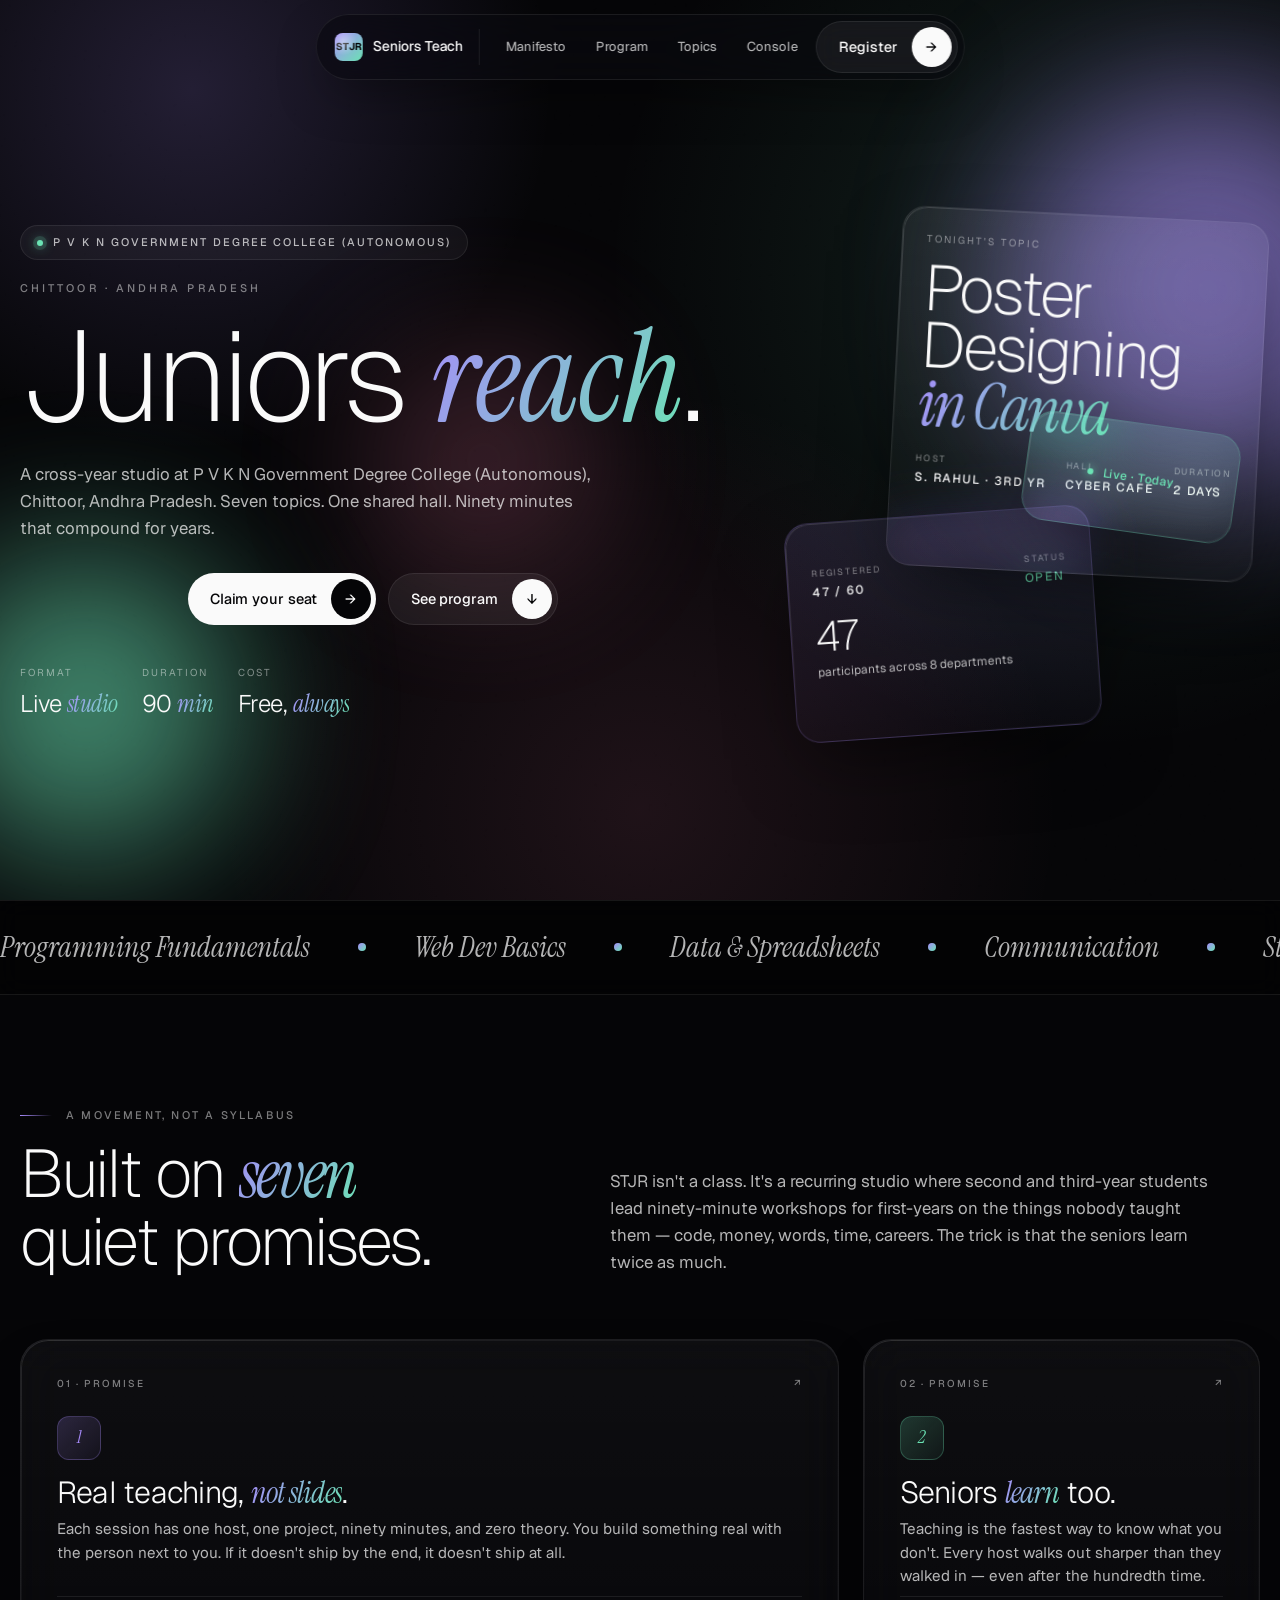
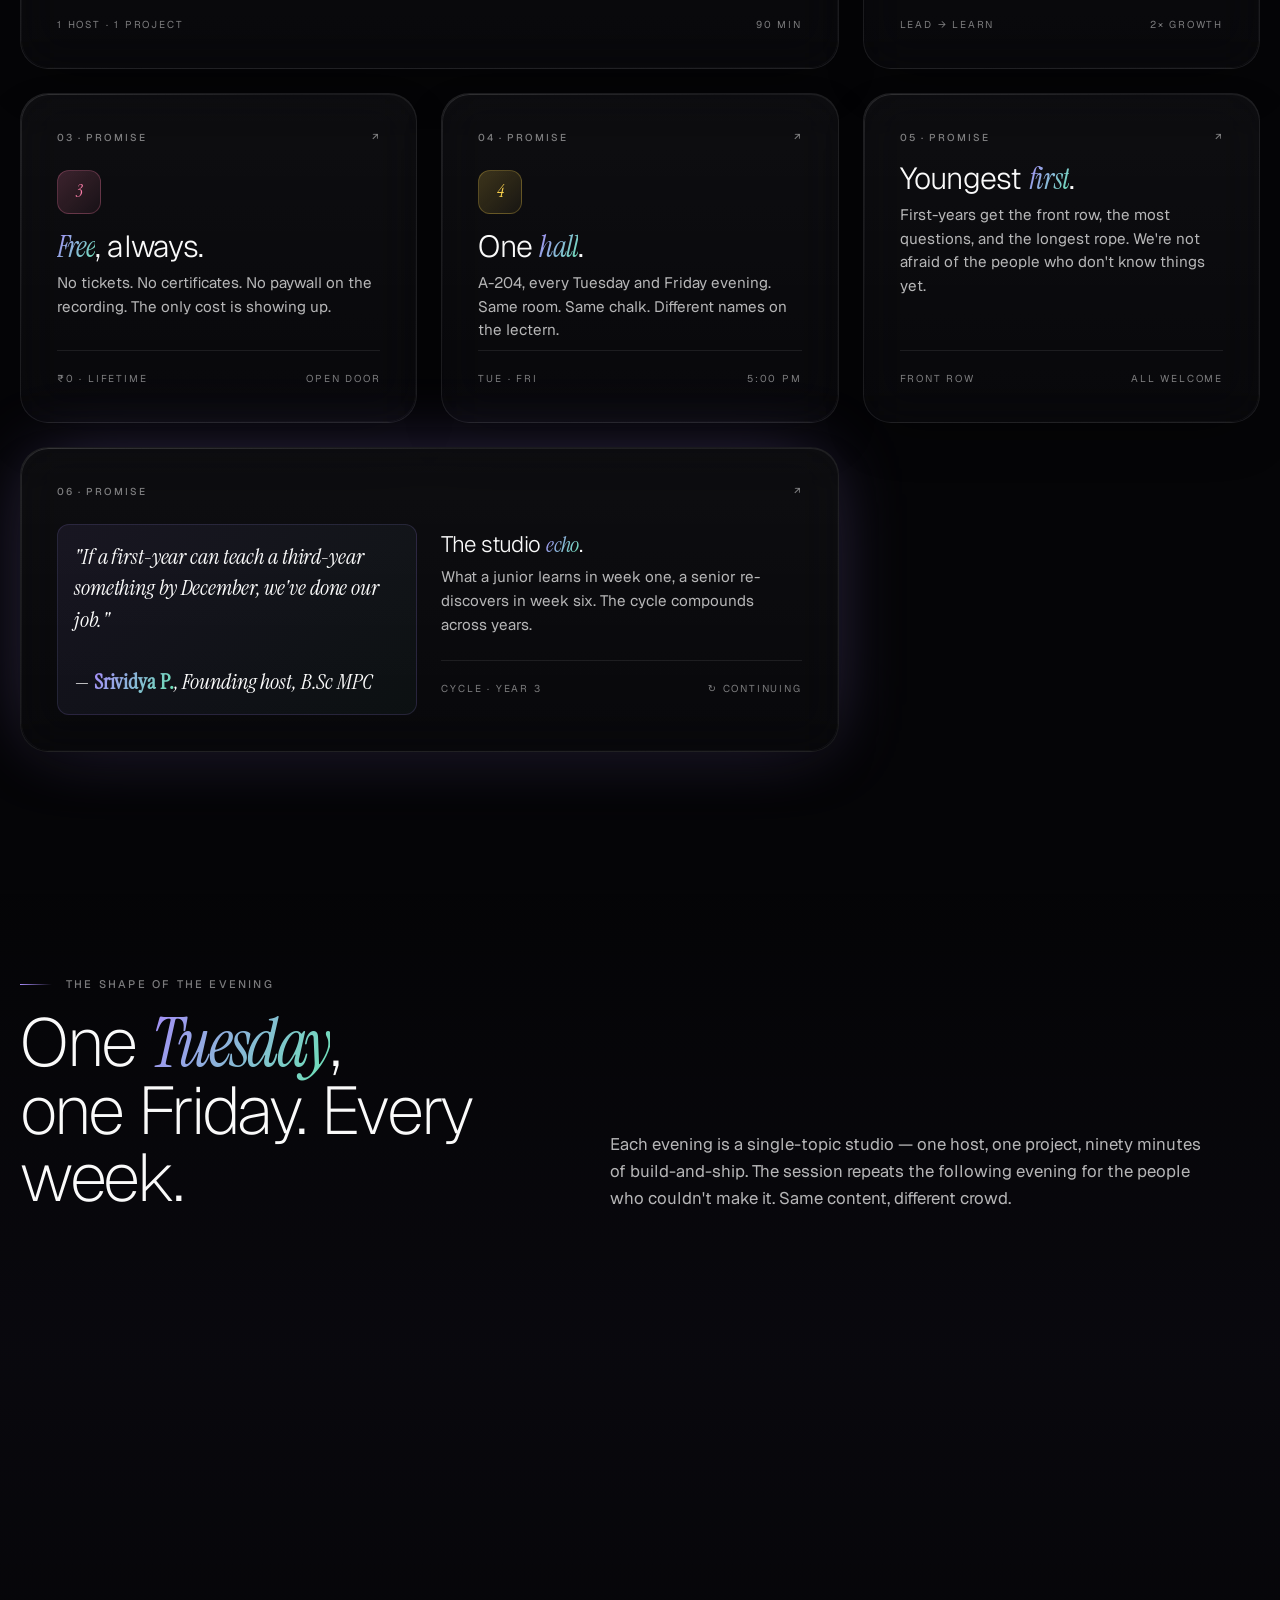
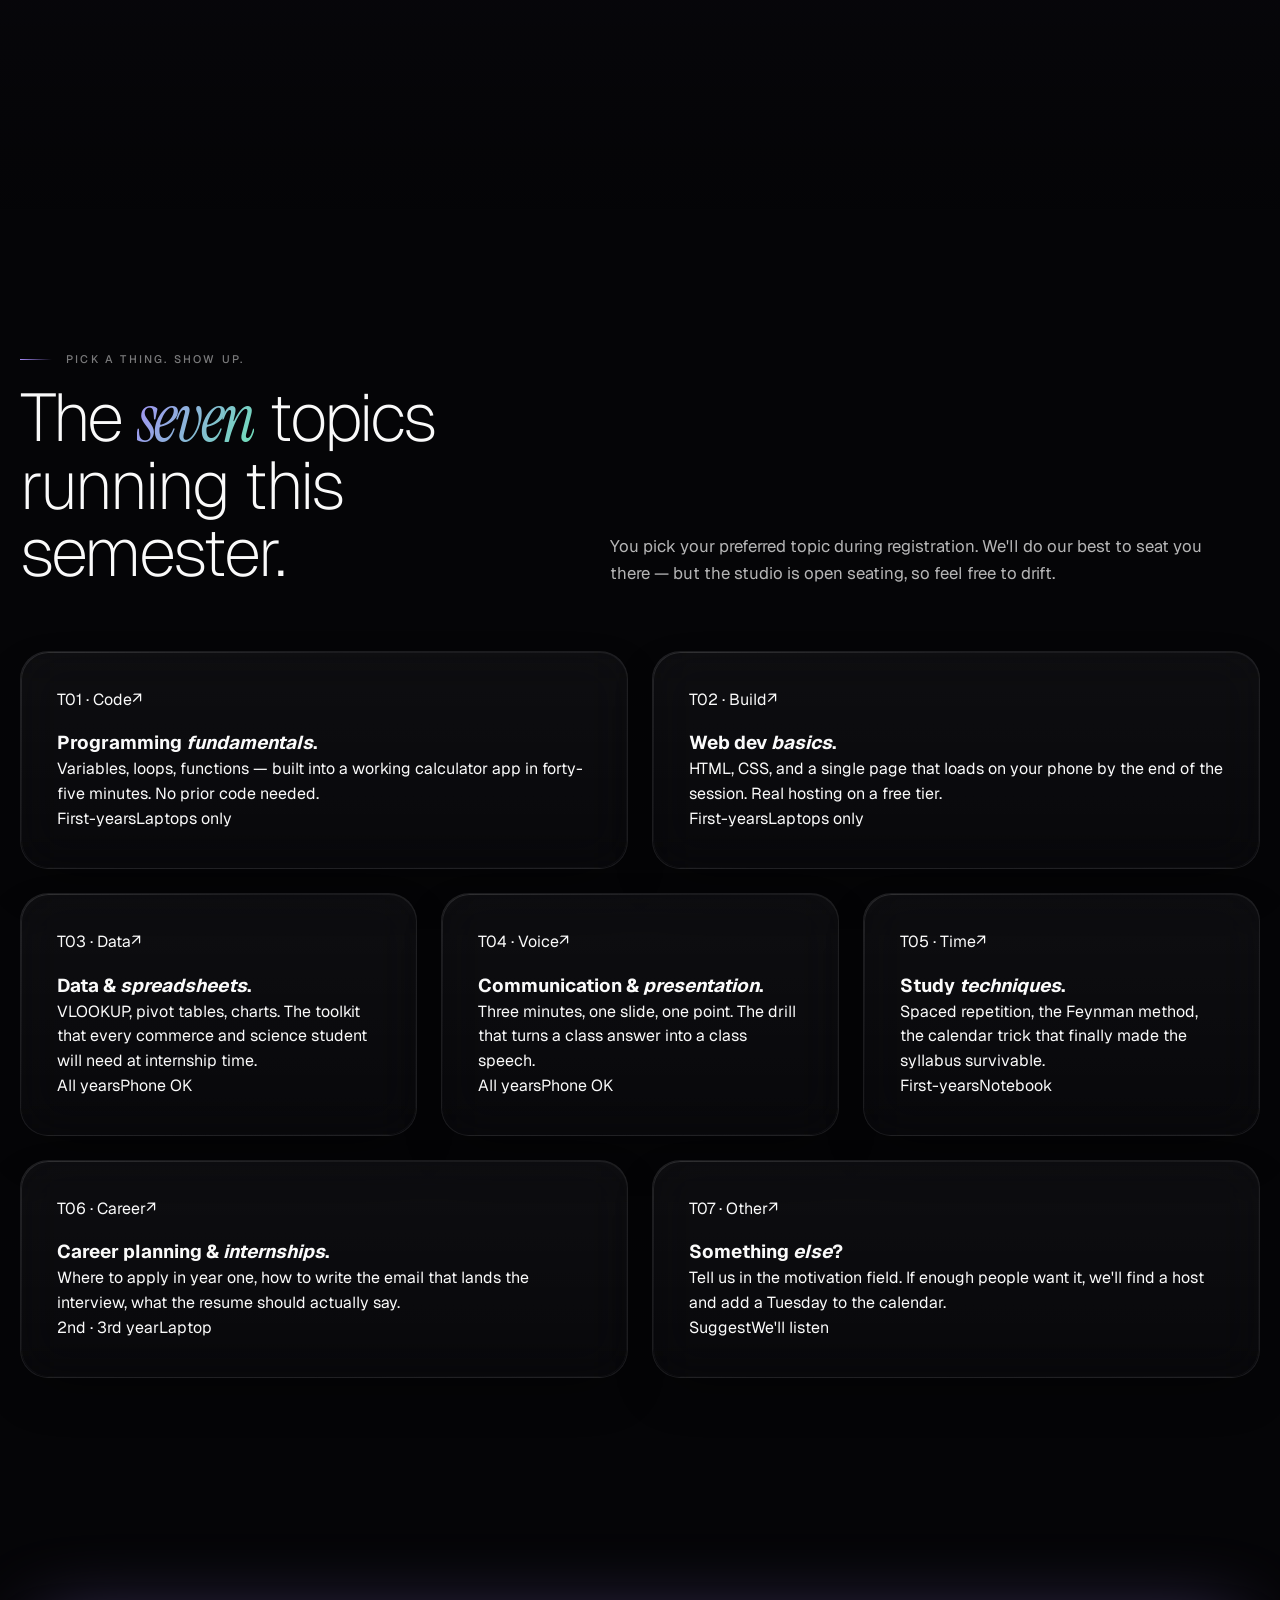
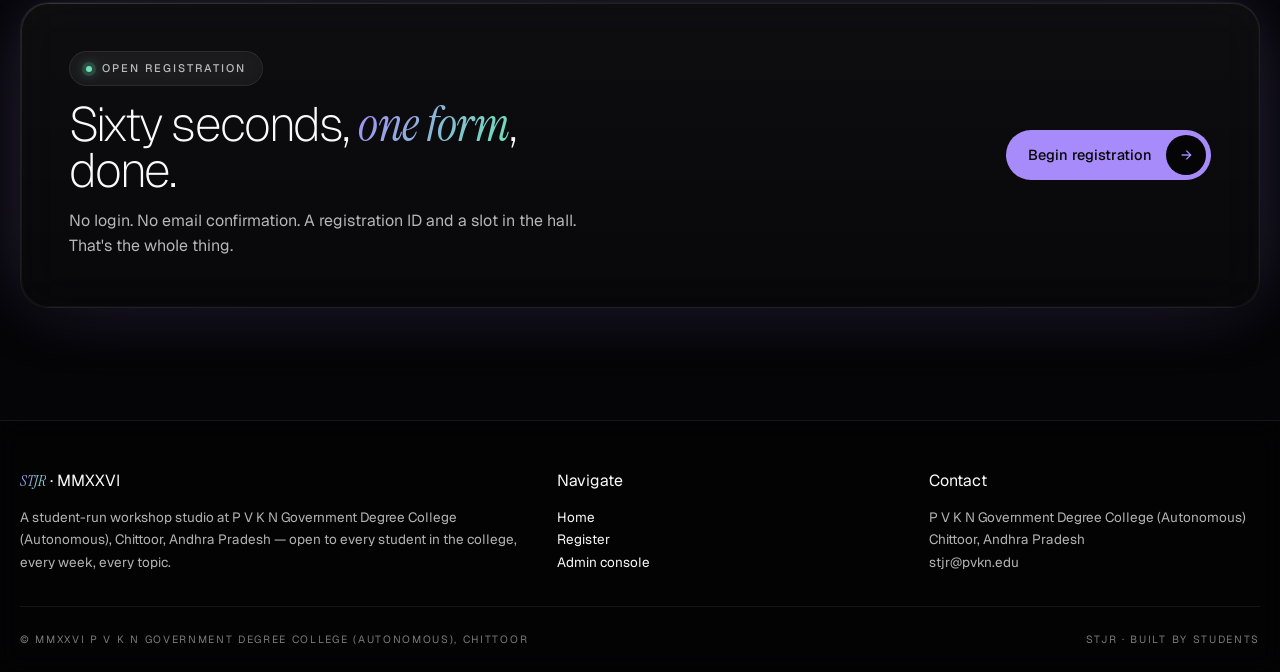
==== commit debdcac7: "Update Hero floating card: Poster Designing in Canva, new host, hall, duration - TONIGHT'S TOPIC: We" ====
--- a/index.html
+++ b/index.html
@@ -81,11 +81,12 @@
       <div class="hero-visual" data-reveal>
         <div class="cascade">
           <div class="cascade-card c-1">
-            <div class="label">Tonight's Topic</div>
-            <div class="big">Web<br />Dev<br /><em>basics</em></div>
+            <div class="label">TONIGHT'S TOPIC</div>
+            <div class="big">Poster<br />Designing<br /><em>in Canva</em></div>
             <div class="row">
-              <div class="stat-inline"><span class="k">Host</span><span class="v">C. Bhargav · 3rd Yr</span></div>
-              <div class="stat-inline"><span class="k">Hall</span><span class="v">A-204</span></div>
+              <div class="stat-inline"><span class="k">Host</span><span class="v">S. Rahul · 3RD YR</span></div>
+              <div class="stat-inline"><span class="k">Hall</span><span class="v">Cyber Cafe</span></div>
+              <div class="stat-inline"><span class="k">Duration</span><span class="v">2 Days</span></div>
             </div>
           </div>
           <div class="cascade-card c-2">
--- a/css/style.css
+++ b/css/style.css
@@ -648,7 +648,7 @@
   top: 0;
   right: 0;
   width: 78%;
-  height: 320px;
+  height: 360px;
   transform: rotate(3deg);
   z-index: 3;
 }
@@ -746,18 +746,18 @@
 }
 
 @media (max-width: 1023px) {
-  .cascade { height: 460px; }
-  .cascade-card.c-1 { width: 82%; height: 280px; right: 4%; }
+  .cascade { height: 480px; }
+  .cascade-card.c-1 { width: 82%; height: 320px; right: 4%; }
   .cascade-card.c-2 { width: 70%; height: 200px; left: 4%; }
   .cascade-card.c-3 { width: 55%; height: 90px; right: 6%; top: 42%; }
 }
 @media (max-width: 640px) {
-  .cascade { height: 380px; max-width: 360px; }
+  .cascade { height: 420px; max-width: 360px; }
   .cascade-card { padding: 1.1rem; }
-  .cascade-card.c-1 { width: 88%; height: 220px; transform: rotate(1deg); right: 2%; }
+  .cascade-card.c-1 { width: 88%; height: 260px; transform: rotate(1deg); right: 2%; }
   .cascade-card.c-2 { width: 72%; height: 160px; transform: rotate(-1deg); left: 2%; }
   .cascade-card.c-3 { width: 60%; height: 72px; transform: rotate(2deg); right: 6%; top: auto; bottom: 4%; }
-  .cascade-card .big { font-size: 32px; }
+  .cascade-card .big { font-size: 30px; line-height: 0.95; }
   .cascade-card .row { flex-direction: column; gap: 4px; margin-top: 0.75rem; }
   .cascade-card .stat-inline .v { font-size: 11px; }
 }
@@ -2014,6 +2014,185 @@
 }
 
 /* -----------------------------------------------
+   REGISTRATION PAGE — MOBILE-FIRST OPTIMIZATIONS
+   ----------------------------------------------- */
+
+/* Auth card — tighter, full-width feel on phones */
+@media (max-width: 640px) {
+  .auth-card {
+    padding: 1.5rem 1.1rem;
+    border-radius: 22px;
+    max-width: 100%;
+  }
+  .auth-card.wide { max-width: 100%; }
+  .auth-header { margin-bottom: 1.5rem; }
+  .auth-header .mark { width: 46px; height: 46px; font-size: 1.25rem; margin-bottom: 1rem; }
+  .auth-header h1 { font-size: 1.55rem; }
+  .auth-header p { font-size: 0.875rem; }
+}
+
+/* Form row stacking — single column below 640, side-by-side above */
+@media (max-width: 639px) {
+  .form-row {
+    grid-template-columns: 1fr;
+    gap: 0;
+  }
+  .form-row .form-group { margin-bottom: 1.25rem; }
+  .form-row .form-group:last-child { margin-bottom: 0; }
+}
+
+/* Form fields — larger tap targets, better spacing */
+@media (max-width: 640px) {
+  .form-group { margin-bottom: 1.1rem; }
+  .form-group label { margin-bottom: 10px; font-size: 11.5px; }
+  .input-core input,
+  .input-core select,
+  .input-core textarea {
+    padding: 14px 16px;
+    font-size: 16px;
+  }
+  .input-core textarea { min-height: 90px; }
+  .input-bezel { border-radius: 14px; }
+  .input-core { border-radius: calc(14px - 0.375rem); }
+}
+
+/* Submit button — bigger hit area on mobile */
+@media (max-width: 640px) {
+  .btn-submit {
+    padding: 17px 24px;
+    font-size: 0.95rem;
+    min-height: 54px;
+    margin-top: 1.25rem;
+  }
+}
+
+/* Field error — readable on small screens */
+@media (max-width: 480px) {
+  .field-error { font-size: 11.5px; padding-left: 12px; }
+}
+
+/* Alert message */
+@media (max-width: 640px) {
+  .alert { padding: 12px 14px; font-size: 12.5px; border-radius: 12px; }
+}
+
+/* Auth foot — link sized for thumb tap */
+@media (max-width: 480px) {
+  .auth-foot { font-size: 12.5px; margin-top: 1.25rem; }
+}
+
+/* Auth-wrap — reduce top padding on short phones so the card is visible */
+@supports (height: 100dvh) {
+  @media (max-height: 700px) and (max-width: 640px) {
+    .auth-wrap { padding: 5.25rem 0.75rem 1.5rem; align-items: flex-start; }
+  }
+}
+
+/* Tap target for select chevron on mobile (a bit larger) */
+@media (max-width: 640px) {
+  .input-core select { background-position: right 14px center; padding-right: 38px; }
+}
+
+/* Prevent iOS form-zoom artifacts: explicit 16px on all interactive fields */
+@supports (-webkit-touch-callout: none) {
+  .input-core input,
+  .input-core select,
+  .input-core textarea { font-size: 16px !important; }
+}
+
+/* Smooth focus rings on touch devices (no hover flicker) */
+@media (hover: none) {
+  .input-bezel:focus-within { border-color: rgba(167, 139, 250, 0.5); }
+}
+
+/* Floating CTA-style submit button on very small screens — sticks to bottom for thumb reach */
+@media (max-width: 480px) {
+  .auth-card form { padding-bottom: 0.25rem; }
+}
+
+/* Reduce backdrop blur cost on mid-range mobile (fewer GPU layers) */
+@media (max-width: 640px) {
+  .auth-card { backdrop-filter: blur(20px) saturate(160%); -webkit-backdrop-filter: blur(20px) saturate(160%); }
+  .input-bezel { backdrop-filter: none; -webkit-backdrop-filter: none; }
+}
+
+/* Footer credit — keep one line, truncate */
+@media (max-width: 380px) {
+  .footer-bottom > span { font-size: 9.5px; letter-spacing: 0.12em; }
+}
+
+/* -----------------------------------------------
+   REGISTRATION PAGE — NAV OVERFLOW FIX
+   Scoped to body.page-register so the landing page
+   (and every other page) keeps its existing nav.
+   ----------------------------------------------- */
+
+/* Hard-lock horizontal scroll on the registration page only */
+body.page-register { overflow-x: hidden; }
+
+/* 1) Cancel the desktop max-width and force full-bleed
+      so the pill never exceeds the viewport on small screens. */
+@media (max-width: 860px) {
+  body.page-register .nav-floating {
+    left: 0.5rem;
+    right: 0.5rem;
+    width: auto;
+    max-width: calc(100vw - 1rem);
+    transform: none;
+    box-sizing: border-box;
+    gap: 2px;
+    padding: 5px 5px 5px 10px;
+  }
+  body.page-register .nav-floating.is-scrolled { transform: none; }
+}
+
+/* 2) Brand — let the label shrink first instead of pushing
+      the hamburger off-screen. The mark stays fixed. */
+@media (max-width: 860px) {
+  body.page-register .nav-brand { gap: 8px; min-width: 0; flex: 1 1 auto; }
+  body.page-register .nav-brand > span:last-child {
+    max-width: none;     /* drop the 160px ceiling that was eating space */
+    font-size: 13px;
+  }
+}
+
+/* 3) Hamburger — slightly smaller on very small screens so
+      the brand text gets more room. */
+@media (max-width: 430px) {
+  body.page-register .hamburger {
+    width: 34px;
+    height: 34px;
+    flex-shrink: 0;
+  }
+  body.page-register .hamburger span:nth-child(1) { top: 12px; }
+  body.page-register .hamburger span:nth-child(2) { top: 20px; }
+  body.page-register .hamburger.active span:nth-child(1) { top: 16px; }
+  body.page-register .hamburger.active span:nth-child(2) { top: 16px; }
+  body.page-register .hamburger span { left: 9px; right: 9px; }
+}
+
+/* 4) Tiny phones (≤360px): shorten the brand label so
+      "Register" still fits alongside the mark + hamburger. */
+@media (max-width: 360px) {
+  body.page-register .nav-floating {
+    left: 0.4rem;
+    right: 0.4rem;
+    padding: 4px 4px 4px 8px;
+    gap: 0;
+  }
+  body.page-register .nav-mark { width: 26px; height: 26px; font-size: 9px; }
+  body.page-register .nav-brand > span:last-child { font-size: 12.5px; }
+}
+
+/* 5) Defensive: prevent any internal nav child from
+      forcing horizontal overflow. */
+body.page-register .nav-floating,
+body.page-register .nav-floating * {
+  min-width: 0;
+  max-width: 100%;
+}
+
+/* -----------------------------------------------
    REDUCED MOTION
    ----------------------------------------------- */
 @media (prefers-reduced-motion: reduce) {
